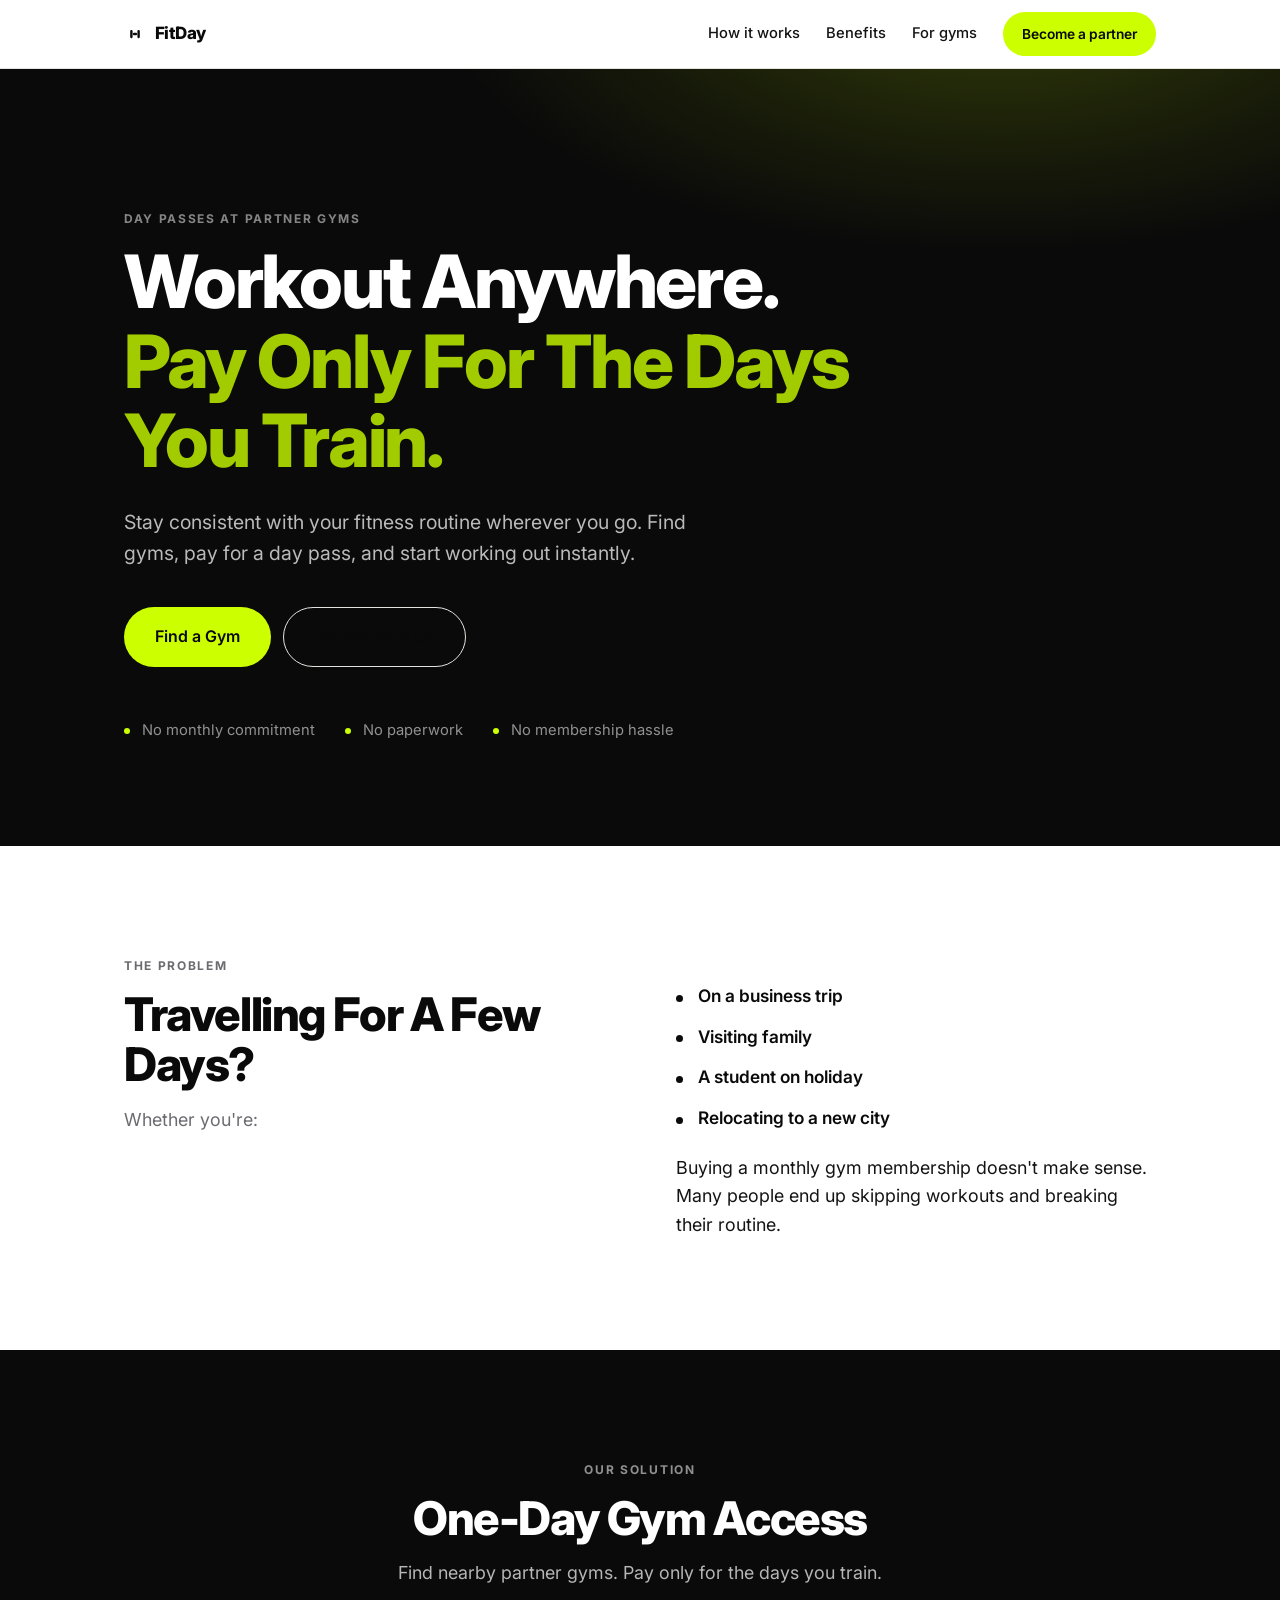
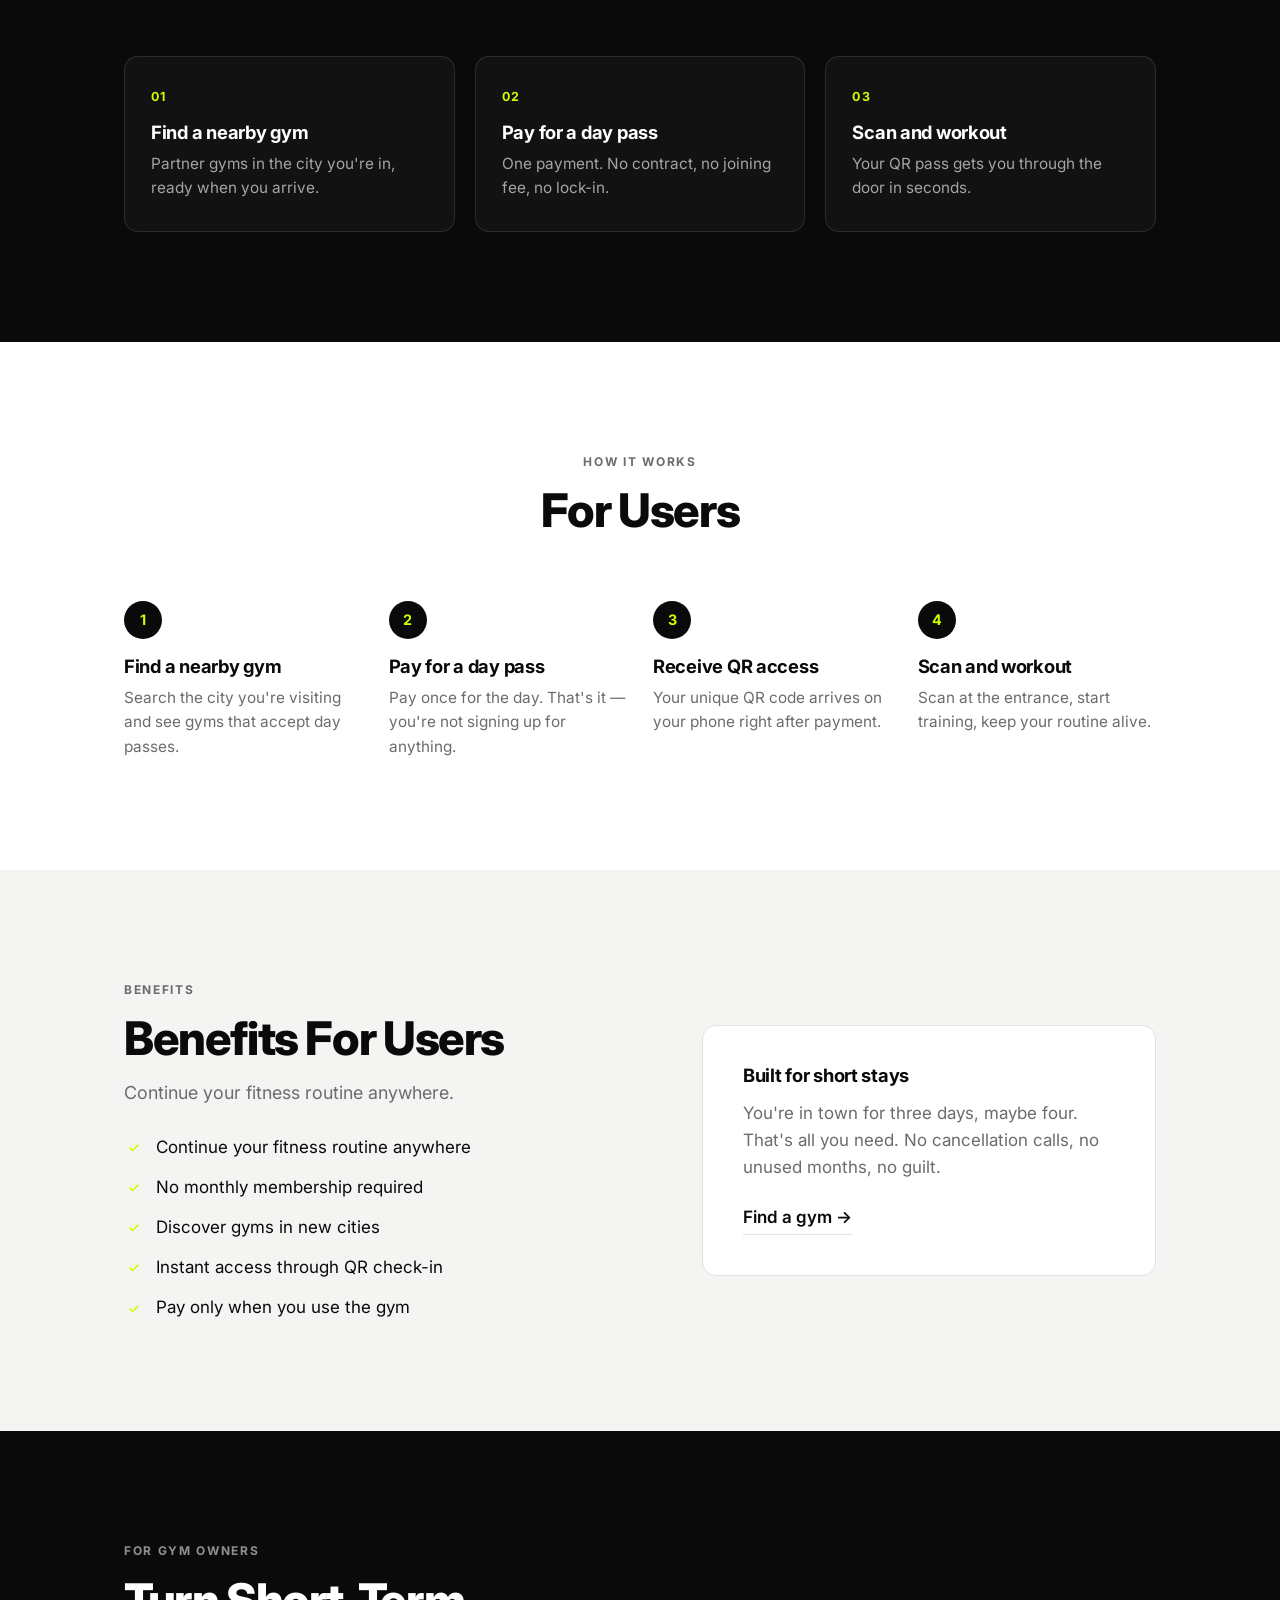
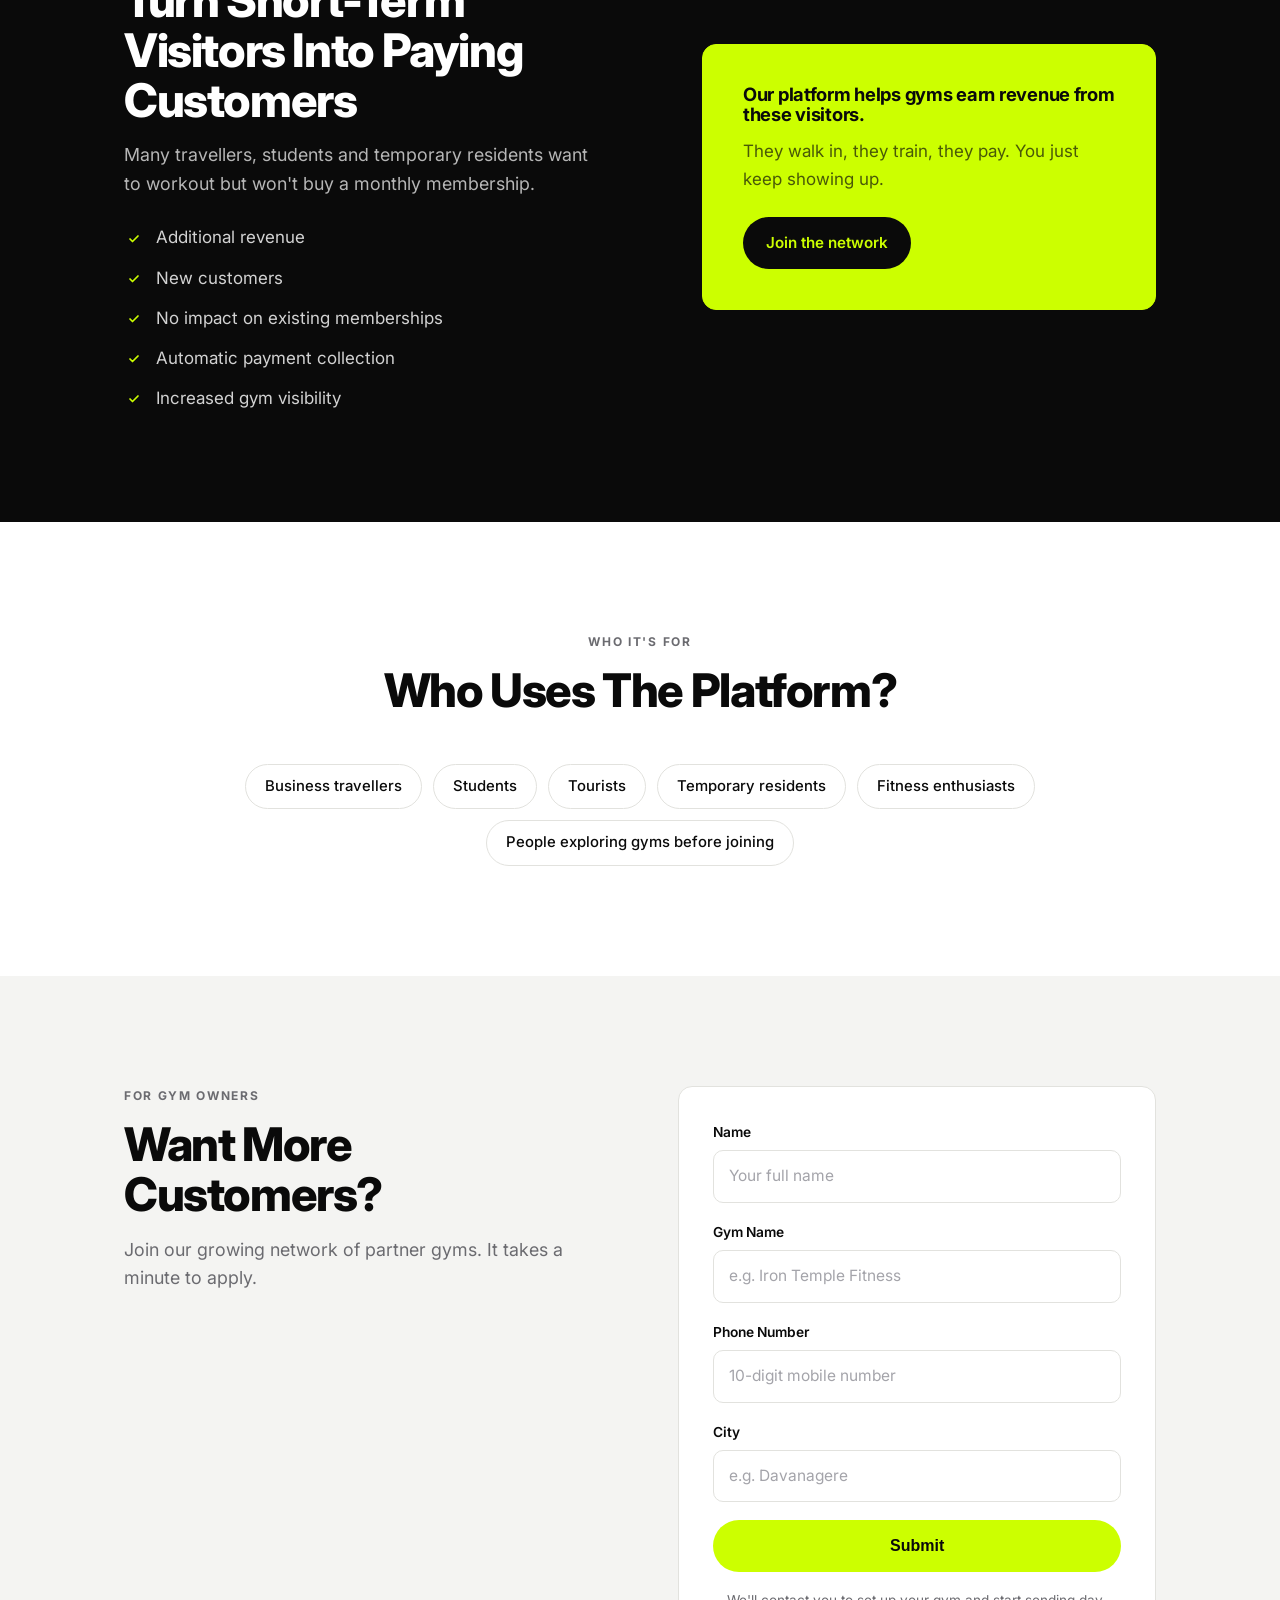
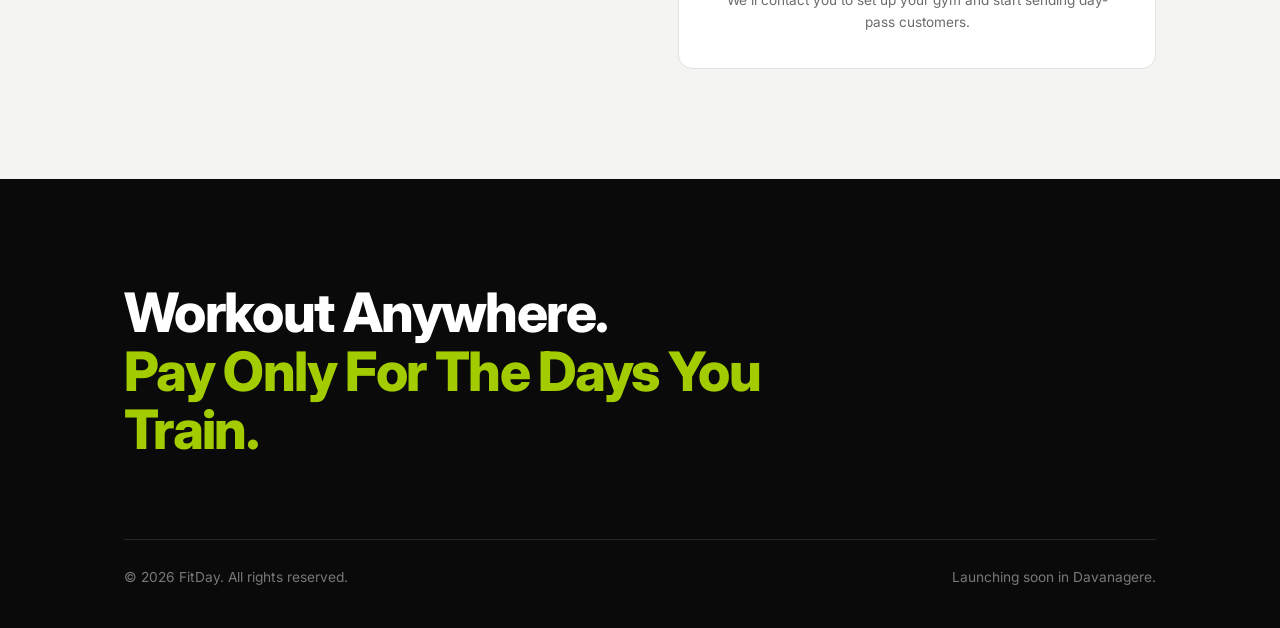
==== index.html @ 9e5699d1 "Add FitDay landing page for gym day passes" ====
<!DOCTYPE html>
<html lang="en">
<head>
<meta charset="UTF-8">
<meta name="viewport" content="width=device-width, initial-scale=1">
<title>FitDay — Workout Anywhere. Pay Only For The Days You Train.</title>
<meta name="description" content="Find gyms near you, pay for a day pass and start working out instantly. No monthly membership, no paperwork.">
<link rel="icon" href="data:image/svg+xml,<svg xmlns='http://www.w3.org/2000/svg' viewBox='0 0 32 32'><rect width='32' height='32' rx='8' fill='%230A0A0A'/><rect x='9' y='10' width='3.5' height='12' rx='1.5' fill='%23CCFF00'/><rect x='19.5' y='10' width='3.5' height='12' rx='1.5' fill='%23CCFF00'/><rect x='13' y='14.2' width='6' height='3.6' rx='1.5' fill='%23CCFF00'/></svg>">
<link rel="preconnect" href="https://fonts.googleapis.com">
<link rel="preconnect" href="https://fonts.gstatic.com" crossorigin>
<link href="https://fonts.googleapis.com/css2?family=Inter:wght@400;500;600;700;800&display=swap" rel="stylesheet">
<link rel="stylesheet" href="styles.css">
</head>
<body>

<a class="skip-link" href="#main">Skip to content</a>

<header class="site-header">
  <div class="container header-inner">
    <a class="logo" href="#top">
      <span class="logo-mark" aria-hidden="true">
        <svg viewBox="0 0 32 32" width="22" height="22"><rect x="9" y="10" width="3.5" height="12" rx="1.5" fill="currentColor"/><rect x="19.5" y="10" width="3.5" height="12" rx="1.5" fill="currentColor"/><rect x="13" y="14.2" width="6" height="3.6" rx="1.5" fill="currentColor"/></svg>
      </span>
      <span class="logo-text">FitDay</span>
    </a>

    <nav class="nav" id="nav" aria-label="Main">
      <a href="#how">How it works</a>
      <a href="#benefits">Benefits</a>
      <a href="#gym-owners">For gyms</a>
      <a class="btn btn-small btn-primary" href="#gym-owners">Become a partner</a>
    </nav>

    <button class="nav-toggle" id="nav-toggle" aria-expanded="false" aria-controls="nav" aria-label="Toggle menu">
      <span></span><span></span><span></span>
    </button>
  </div>
</header>

<main id="main">

  <section class="hero" id="top">
    <div class="container hero-inner">
      <p class="eyebrow">Day passes at partner gyms</p>
      <h1 class="hero-title">
        Workout Anywhere.<br>
        <span class="accent">Pay Only For The Days You Train.</span>
      </h1>
      <p class="hero-sub">
        Stay consistent with your fitness routine wherever you go.
        Find gyms, pay for a day pass, and start working out instantly.
      </p>
      <div class="hero-actions">
        <a class="btn btn-primary btn-lg" href="#gym-owners">Find a Gym</a>
        <a class="btn btn-ghost btn-lg" href="#gym-owners">Partner With Us</a>
      </div>
      <ul class="hero-points">
        <li>No monthly commitment</li>
        <li>No paperwork</li>
        <li>No membership hassle</li>
      </ul>
    </div>
  </section>

  <section class="section" id="problem">
    <div class="container split">
      <div class="split-head reveal">
        <p class="eyebrow">The problem</p>
        <h2>Travelling For A Few Days?</h2>
        <p class="lede">Whether you're:</p>
      </div>
      <div class="reveal">
        <ul class="ticks ticks-plain">
          <li>On a business trip</li>
          <li>Visiting family</li>
          <li>A student on holiday</li>
          <li>Relocating to a new city</li>
        </ul>
        <p class="body-lg">
          Buying a monthly gym membership doesn't make sense.
          Many people end up skipping workouts and breaking their routine.
        </p>
      </div>
    </div>
  </section>

  <section class="section section-dark" id="solution">
    <div class="container">
      <div class="centered reveal">
        <p class="eyebrow">Our solution</p>
        <h2>One-Day Gym Access</h2>
        <p class="lede lede-light">Find nearby partner gyms. Pay only for the days you train.</p>
      </div>
      <div class="pillars">
        <div class="pillar reveal">
          <span class="pillar-num">01</span>
          <h3>Find a nearby gym</h3>
          <p>Partner gyms in the city you're in, ready when you arrive.</p>
        </div>
        <div class="pillar reveal">
          <span class="pillar-num">02</span>
          <h3>Pay for a day pass</h3>
          <p>One payment. No contract, no joining fee, no lock-in.</p>
        </div>
        <div class="pillar reveal">
          <span class="pillar-num">03</span>
          <h3>Scan and workout</h3>
          <p>Your QR pass gets you through the door in seconds.</p>
        </div>
      </div>
    </div>
  </section>

  <section class="section" id="how">
    <div class="container">
      <div class="centered reveal">
        <p class="eyebrow">How it works</p>
        <h2>For Users</h2>
      </div>
      <ol class="steps">
        <li class="step reveal">
          <span class="step-num">1</span>
          <h3>Find a nearby gym</h3>
          <p>Search the city you're visiting and see gyms that accept day passes.</p>
        </li>
        <li class="step reveal">
          <span class="step-num">2</span>
          <h3>Pay for a day pass</h3>
          <p>Pay once for the day. That's it — you're not signing up for anything.</p>
        </li>
        <li class="step reveal">
          <span class="step-num">3</span>
          <h3>Receive QR access</h3>
          <p>Your unique QR code arrives on your phone right after payment.</p>
        </li>
        <li class="step reveal">
          <span class="step-num">4</span>
          <h3>Scan and workout</h3>
          <p>Scan at the entrance, start training, keep your routine alive.</p>
        </li>
      </ol>
    </div>
  </section>

  <section class="section section-soft" id="benefits">
    <div class="container two-col">
      <div class="reveal">
        <p class="eyebrow">Benefits</p>
        <h2>Benefits For Users</h2>
        <p class="lede">Continue your fitness routine anywhere.</p>
        <ul class="ticks">
          <li>Continue your fitness routine anywhere</li>
          <li>No monthly membership required</li>
          <li>Discover gyms in new cities</li>
          <li>Instant access through QR check-in</li>
          <li>Pay only when you use the gym</li>
        </ul>
      </div>

      <div class="card-feature reveal">
        <h3>Built for short stays</h3>
        <p>
          You're in town for three days, maybe four. That's all you need.
          No cancellation calls, no unused months, no guilt.
        </p>
        <a class="link-arrow" href="#gym-owners">Find a gym &rarr;</a>
      </div>
    </div>
  </section>

  <section class="section section-dark" id="gym-benefits">
    <div class="container two-col">
      <div class="reveal">
        <p class="eyebrow">For gym owners</p>
        <h2>Turn Short-Term Visitors Into Paying Customers</h2>
        <p class="lede lede-light">
          Many travellers, students and temporary residents want to workout
          but won't buy a monthly membership.
        </p>
        <ul class="ticks ticks-light">
          <li>Additional revenue</li>
          <li>New customers</li>
          <li>No impact on existing memberships</li>
          <li>Automatic payment collection</li>
          <li>Increased gym visibility</li>
        </ul>
      </div>

      <div class="card-feature card-feature-accent reveal">
        <h3>Our platform helps gyms earn revenue from these visitors.</h3>
        <p>They walk in, they train, they pay. You just keep showing up.</p>
        <a class="btn btn-primary" href="#gym-owners">Join the network</a>
      </div>
    </div>
  </section>

  <section class="section" id="who">
    <div class="container centered">
      <div class="reveal">
        <p class="eyebrow">Who it's for</p>
        <h2>Who Uses The Platform?</h2>
      </div>
      <div class="tags reveal">
        <span class="tag">Business travellers</span>
        <span class="tag">Students</span>
        <span class="tag">Tourists</span>
        <span class="tag">Temporary residents</span>
        <span class="tag">Fitness enthusiasts</span>
        <span class="tag">People exploring gyms before joining</span>
      </div>
    </div>
  </section>

  <section class="section section-soft" id="gym-owners">
    <div class="container form-wrap">
      <div class="reveal">
        <p class="eyebrow">For gym owners</p>
        <h2>Want More Customers?</h2>
        <p class="lede">
          Join our growing network of partner gyms. It takes a minute to apply.
        </p>
      </div>

      <form class="form reveal" id="partner-form" novalidate>
        <div class="field">
          <label for="name">Name</label>
          <input type="text" id="name" name="name" placeholder="Your full name" autocomplete="name" required>
          <span class="error" data-error-for="name"></span>
        </div>

        <div class="field">
          <label for="gym">Gym Name</label>
          <input type="text" id="gym" name="gym" placeholder="e.g. Iron Temple Fitness" required>
          <span class="error" data-error-for="gym"></span>
        </div>

        <div class="field">
          <label for="phone">Phone Number</label>
          <input type="tel" id="phone" name="phone" placeholder="10-digit mobile number" autocomplete="tel" required>
          <span class="error" data-error-for="phone"></span>
        </div>

        <div class="field">
          <label for="city">City</label>
          <input type="text" id="city" name="city" placeholder="e.g. Davanagere" required>
          <span class="error" data-error-for="city"></span>
        </div>

        <button class="btn btn-primary btn-lg btn-block" type="submit">Submit</button>

        <p class="form-note">
          We'll contact you to set up your gym and start sending day-pass customers.
        </p>

        <p class="form-success" id="form-success" role="status" hidden>
          Thanks — you're on the list. We'll reach out shortly.
        </p>
      </form>
    </div>
  </section>

</main>

<footer class="site-footer">
  <div class="container">
    <h2 class="footer-tagline">
      Workout Anywhere.<br>
      <span class="accent">Pay Only For The Days You Train.</span>
    </h2>
    <div class="footer-bottom">
      <p>&copy; <span id="year">2026</span> FitDay. All rights reserved.</p>
      <p>Launching soon in Davanagere.</p>
    </div>
  </div>
</footer>

<script src="script.js"></script>
</body>
</html>
---- styles.css ----
:root {
  --ink: #0a0a0a;
  --ink-soft: #141414;
  --paper: #ffffff;
  --soft: #f4f4f2;
  --muted: #6b6b70;
  --line: #e2e2de;
  --accent: #ccff00;
  --accent-deep: #a3cc00;
  --radius: 14px;
  --container: 1080px;
  --header-h: 68px;
}

* { box-sizing: border-box; }

html {
  scroll-behavior: smooth;
  scroll-padding-top: var(--header-h);
}

body {
  margin: 0;
  background: var(--paper);
  color: var(--ink);
  font-family: "Inter", -apple-system, BlinkMacSystemFont, "Segoe UI", Roboto, Helvetica, Arial, sans-serif;
  font-size: 17px;
  line-height: 1.6;
  -webkit-font-smoothing: antialiased;
}

h1, h2, h3 {
  margin: 0;
  letter-spacing: -0.03em;
  line-height: 1.08;
  font-weight: 800;
}

h2 { font-size: clamp(1.9rem, 4.2vw, 2.9rem); }
h3 { font-size: 1.15rem; font-weight: 700; letter-spacing: -0.015em; }

p { margin: 0; }

a { color: inherit; }

.container {
  width: 100%;
  max-width: var(--container);
  margin: 0 auto;
  padding: 0 24px;
}

.accent { color: var(--accent-deep); }

.eyebrow {
  margin: 0 0 14px;
  font-size: 0.75rem;
  font-weight: 700;
  letter-spacing: 0.14em;
  text-transform: uppercase;
  color: var(--muted);
}

.section-dark .eyebrow { color: rgba(255, 255, 255, 0.55); }
.section-dark .accent { color: var(--accent); }

.lede {
  margin-top: 16px;
  font-size: 1.12rem;
  color: var(--muted);
  max-width: 44ch;
}

.lede-light { color: rgba(255, 255, 255, 0.7); }

.body-lg {
  margin-top: 22px;
  font-size: 1.12rem;
  color: var(--ink-soft);
  max-width: 46ch;
}

.skip-link {
  position: absolute;
  left: -9999px;
  top: 0;
  padding: 12px 18px;
  background: var(--ink);
  color: var(--paper);
  z-index: 100;
}

.skip-link:focus { left: 12px; top: 12px; }

/* Buttons */

.btn {
  display: inline-flex;
  align-items: center;
  justify-content: center;
  gap: 8px;
  padding: 13px 22px;
  border: 1px solid transparent;
  border-radius: 999px;
  font-size: 0.95rem;
  font-weight: 600;
  text-decoration: none;
  cursor: pointer;
  transition: transform 0.15s ease, background-color 0.15s ease, border-color 0.15s ease, color 0.15s ease;
  white-space: nowrap;
}

.btn:focus-visible {
  outline: 2px solid var(--ink);
  outline-offset: 3px;
}

.btn-primary {
  background: var(--accent);
  color: var(--ink);
}

.btn-primary:hover { background: var(--accent-deep); }

.btn-ghost {
  background: transparent;
  color: var(--ink);
  border-color: var(--line);
}

.btn-ghost:hover { border-color: var(--ink); }

.section-dark .btn-ghost {
  color: var(--paper);
  border-color: rgba(255, 255, 255, 0.28);
}

.section-dark .btn-ghost:hover { border-color: var(--paper); }

.btn-lg { padding: 16px 30px; font-size: 1rem; }
.btn-small { padding: 10px 18px; font-size: 0.86rem; }
.btn-block { width: 100%; }

.btn:active { transform: translateY(1px); }

.link-arrow {
  display: inline-block;
  margin-top: 22px;
  font-weight: 600;
  text-decoration: none;
  border-bottom: 1px solid var(--line);
  padding-bottom: 3px;
}

.link-arrow:hover { border-color: var(--ink); }

/* Header */

.site-header {
  position: sticky;
  top: 0;
  z-index: 50;
  background: rgba(255, 255, 255, 0.86);
  backdrop-filter: saturate(160%) blur(12px);
  border-bottom: 1px solid var(--line);
}

.header-inner {
  height: var(--header-h);
  display: flex;
  align-items: center;
  justify-content: space-between;
  gap: 24px;
}

.logo {
  display: inline-flex;
  align-items: center;
  gap: 9px;
  font-weight: 800;
  font-size: 1.06rem;
  letter-spacing: -0.03em;
  text-decoration: none;
}

.logo-mark { display: grid; place-items: center; color: var(--ink); }

.nav {
  display: flex;
  align-items: center;
  gap: 26px;
}

.nav > a:not(.btn) {
  font-size: 0.92rem;
  font-weight: 500;
  text-decoration: none;
  color: var(--ink-soft);
}

.nav > a:not(.btn):hover { color: var(--muted); }

.nav-toggle {
  display: none;
  width: 42px;
  height: 42px;
  padding: 0;
  border: 1px solid var(--line);
  border-radius: 10px;
  background: transparent;
  cursor: pointer;
}

.nav-toggle span {
  display: block;
  width: 18px;
  height: 1.5px;
  margin: 3.5px auto;
  background: var(--ink);
  transition: transform 0.2s ease, opacity 0.2s ease;
}

.nav-open .nav-toggle span:nth-child(1) { transform: translateY(5px) rotate(45deg); }
.nav-open .nav-toggle span:nth-child(2) { opacity: 0; }
.nav-open .nav-toggle span:nth-child(3) { transform: translateY(-5px) rotate(-45deg); }

/* Hero */

.hero {
  background:
    radial-gradient(900px 420px at 78% -10%, rgba(204, 255, 0, 0.20), transparent 62%),
    var(--ink);
  color: var(--paper);
  padding: clamp(80px, 13vw, 140px) 0 clamp(64px, 9vw, 104px);
}

.hero .eyebrow { color: rgba(255, 255, 255, 0.5); }

.hero-title {
  font-size: clamp(2.4rem, 7.2vw, 4.6rem);
  max-width: 15ch;
}

.hero-sub {
  margin-top: 26px;
  font-size: clamp(1.05rem, 2vw, 1.22rem);
  color: rgba(255, 255, 255, 0.72);
  max-width: 50ch;
}

.hero-actions {
  margin-top: 38px;
  display: flex;
  flex-wrap: wrap;
  gap: 12px;
}

.hero-points {
  margin: 52px 0 0;
  padding: 0;
  list-style: none;
  display: flex;
  flex-wrap: wrap;
  gap: 12px 30px;
  color: rgba(255, 255, 255, 0.55);
  font-size: 0.92rem;
}

.hero-points li { position: relative; padding-left: 18px; }

.hero-points li::before {
  content: "";
  position: absolute;
  left: 0;
  top: 0.62em;
  width: 6px;
  height: 6px;
  border-radius: 50%;
  background: var(--accent);
}

/* Sections */

.section { padding: clamp(64px, 9vw, 110px) 0; }

.section-soft { background: var(--soft); }

.section-dark {
  background: var(--ink);
  color: var(--paper);
}

.centered { text-align: center; }
.centered .lede { margin-left: auto; margin-right: auto; }

.split {
  display: grid;
  grid-template-columns: 1fr 1fr;
  gap: clamp(32px, 6vw, 72px);
  align-items: start;
}

.two-col {
  display: grid;
  grid-template-columns: 1.05fr 0.95fr;
  gap: clamp(36px, 6vw, 76px);
  align-items: center;
}

/* Lists */

.ticks {
  margin: 26px 0 0;
  padding: 0;
  list-style: none;
  display: grid;
  gap: 13px;
}

.ticks li {
  position: relative;
  padding-left: 32px;
}

.ticks li::before {
  content: "";
  position: absolute;
  left: 0;
  top: 0.28em;
  width: 19px;
  height: 19px;
  border-radius: 50%;
  background: var(--accent);
  -webkit-mask: url("data:image/svg+xml,<svg xmlns='http://www.w3.org/2000/svg' viewBox='0 0 24 24'><path fill='none' stroke='black' stroke-width='3.4' stroke-linecap='round' stroke-linejoin='round' d='M20 6 9 17l-5-5'/></svg>") center / 12px no-repeat;
  mask: url("data:image/svg+xml,<svg xmlns='http://www.w3.org/2000/svg' viewBox='0 0 24 24'><path fill='none' stroke='black' stroke-width='3.4' stroke-linecap='round' stroke-linejoin='round' d='M20 6 9 17l-5-5'/></svg>") center / 12px no-repeat;
}

.ticks-plain li {
  font-size: 1.08rem;
  font-weight: 600;
  padding-left: 22px;
}

.ticks-plain li::before {
  content: "";
  left: 0;
  top: 0.72em;
  width: 7px;
  height: 7px;
  border-radius: 50%;
  background: var(--ink);
  -webkit-mask: none;
  mask: none;
}

.ticks-light li { color: rgba(255, 255, 255, 0.82); }

/* Pillars */

.pillars {
  margin-top: clamp(44px, 6vw, 68px);
  display: grid;
  grid-template-columns: repeat(3, 1fr);
  gap: 20px;
  text-align: left;
}

.pillar {
  padding: 30px 26px;
  border: 1px solid rgba(255, 255, 255, 0.11);
  border-radius: var(--radius);
  background: rgba(255, 255, 255, 0.035);
}

.pillar-num {
  display: block;
  margin-bottom: 16px;
  font-size: 0.78rem;
  font-weight: 700;
  letter-spacing: 0.1em;
  color: var(--accent);
}

.pillar p {
  margin-top: 9px;
  font-size: 0.96rem;
  color: rgba(255, 255, 255, 0.62);
}

/* Steps */

.steps {
  margin: clamp(44px, 6vw, 66px) 0 0;
  padding: 0;
  list-style: none;
  counter-reset: step;
  display: grid;
  grid-template-columns: repeat(4, 1fr);
  gap: 26px;
  text-align: left;
}

.step-num {
  display: grid;
  place-items: center;
  width: 38px;
  height: 38px;
  margin-bottom: 18px;
  border-radius: 50%;
  background: var(--ink);
  color: var(--accent);
  font-size: 0.9rem;
  font-weight: 700;
}

.step p {
  margin-top: 9px;
  font-size: 0.96rem;
  color: var(--muted);
}

/* Feature cards */

.card-feature {
  padding: clamp(28px, 4vw, 40px);
  border-radius: var(--radius);
  background: var(--paper);
  border: 1px solid var(--line);
}

.card-feature p {
  margin-top: 14px;
  color: var(--muted);
}

.card-feature-accent {
  background: var(--accent);
  border-color: var(--accent);
  color: var(--ink);
}

.card-feature-accent p { color: rgba(10, 10, 10, 0.68); }

.card-feature-accent .btn-primary {
  margin-top: 24px;
  background: var(--ink);
  color: var(--accent);
}

.card-feature-accent .btn-primary:hover { background: #1f1f1f; }

/* Tags */

.tags {
  margin-top: clamp(32px, 5vw, 48px);
  display: flex;
  flex-wrap: wrap;
  justify-content: center;
  gap: 11px;
}

.tag {
  padding: 10px 19px;
  border: 1px solid var(--line);
  border-radius: 999px;
  background: var(--paper);
  font-size: 0.93rem;
  font-weight: 500;
}

/* Form */

.form-wrap {
  display: grid;
  grid-template-columns: 1fr 1fr;
  gap: clamp(36px, 6vw, 80px);
  align-items: start;
}

.form {
  display: grid;
  gap: 18px;
  padding: clamp(24px, 3.5vw, 34px);
  border: 1px solid var(--line);
  border-radius: var(--radius);
  background: var(--paper);
}

.field { display: grid; gap: 7px; }

.field label {
  font-size: 0.86rem;
  font-weight: 600;
}

.field input {
  width: 100%;
  padding: 13px 15px;
  border: 1px solid var(--line);
  border-radius: 10px;
  background: var(--paper);
  color: var(--ink);
  font: inherit;
  font-size: 0.97rem;
  transition: border-color 0.15s ease, box-shadow 0.15s ease;
}

.field input::placeholder { color: #a4a4aa; }

.field input:focus {
  outline: none;
  border-color: var(--ink);
  box-shadow: 0 0 0 3px rgba(204, 255, 0, 0.55);
}

.field.invalid input {
  border-color: #d92d20;
  box-shadow: 0 0 0 3px rgba(217, 45, 32, 0.12);
}

.error {
  font-size: 0.8rem;
  color: #d92d20;
  min-height: 0;
}

.error:empty { display: none; }

.form-note {
  font-size: 0.85rem;
  color: var(--muted);
  text-align: center;
}

.form-success {
  padding: 13px 16px;
  border-radius: 10px;
  background: rgba(204, 255, 0, 0.35);
  border: 1px solid var(--accent-deep);
  font-size: 0.92rem;
  font-weight: 600;
}

/* Footer */

.site-footer {
  padding: clamp(64px, 9vw, 104px) 0 40px;
  background: var(--ink);
  color: var(--paper);
}

.footer-tagline {
  font-size: clamp(1.9rem, 5.6vw, 3.4rem);
  max-width: 18ch;
}

.footer-bottom {
  margin-top: clamp(46px, 7vw, 80px);
  padding-top: 26px;
  border-top: 1px solid rgba(255, 255, 255, 0.12);
  display: flex;
  flex-wrap: wrap;
  justify-content: space-between;
  gap: 10px;
  font-size: 0.86rem;
  color: rgba(255, 255, 255, 0.45);
}

/* Reveal */

.reveal {
  opacity: 0;
  transform: translateY(18px);
  transition: opacity 0.6s ease, transform 0.6s ease;
}

.reveal.is-visible {
  opacity: 1;
  transform: none;
}

@media (prefers-reduced-motion: reduce) {
  html { scroll-behavior: auto; }
  .reveal { opacity: 1; transform: none; transition: none; }
  * { animation-duration: 0.01ms !important; }
}

/* Responsive */

@media (max-width: 900px) {
  .split,
  .two-col,
  .form-wrap { grid-template-columns: 1fr; }

  .pillars,
  .steps { grid-template-columns: repeat(2, 1fr); }

  .card-feature { order: 2; }
}

@media (max-width: 720px) {
  body { font-size: 16px; }

  .nav {
    position: absolute;
    top: var(--header-h);
    left: 0;
    right: 0;
    flex-direction: column;
    align-items: stretch;
    gap: 0;
    padding: 8px 24px 20px;
    background: var(--paper);
    border-bottom: 1px solid var(--line);
    display: none;
  }

  .nav > a:not(.btn) { padding: 13px 0; }

  .nav .btn { margin-top: 8px; }

  .nav-open .nav { display: flex; }

  .nav-toggle { display: block; }

  .pillars,
  .steps { grid-template-columns: 1fr; gap: 18px; }

  .footer-bottom { flex-direction: column; }
}
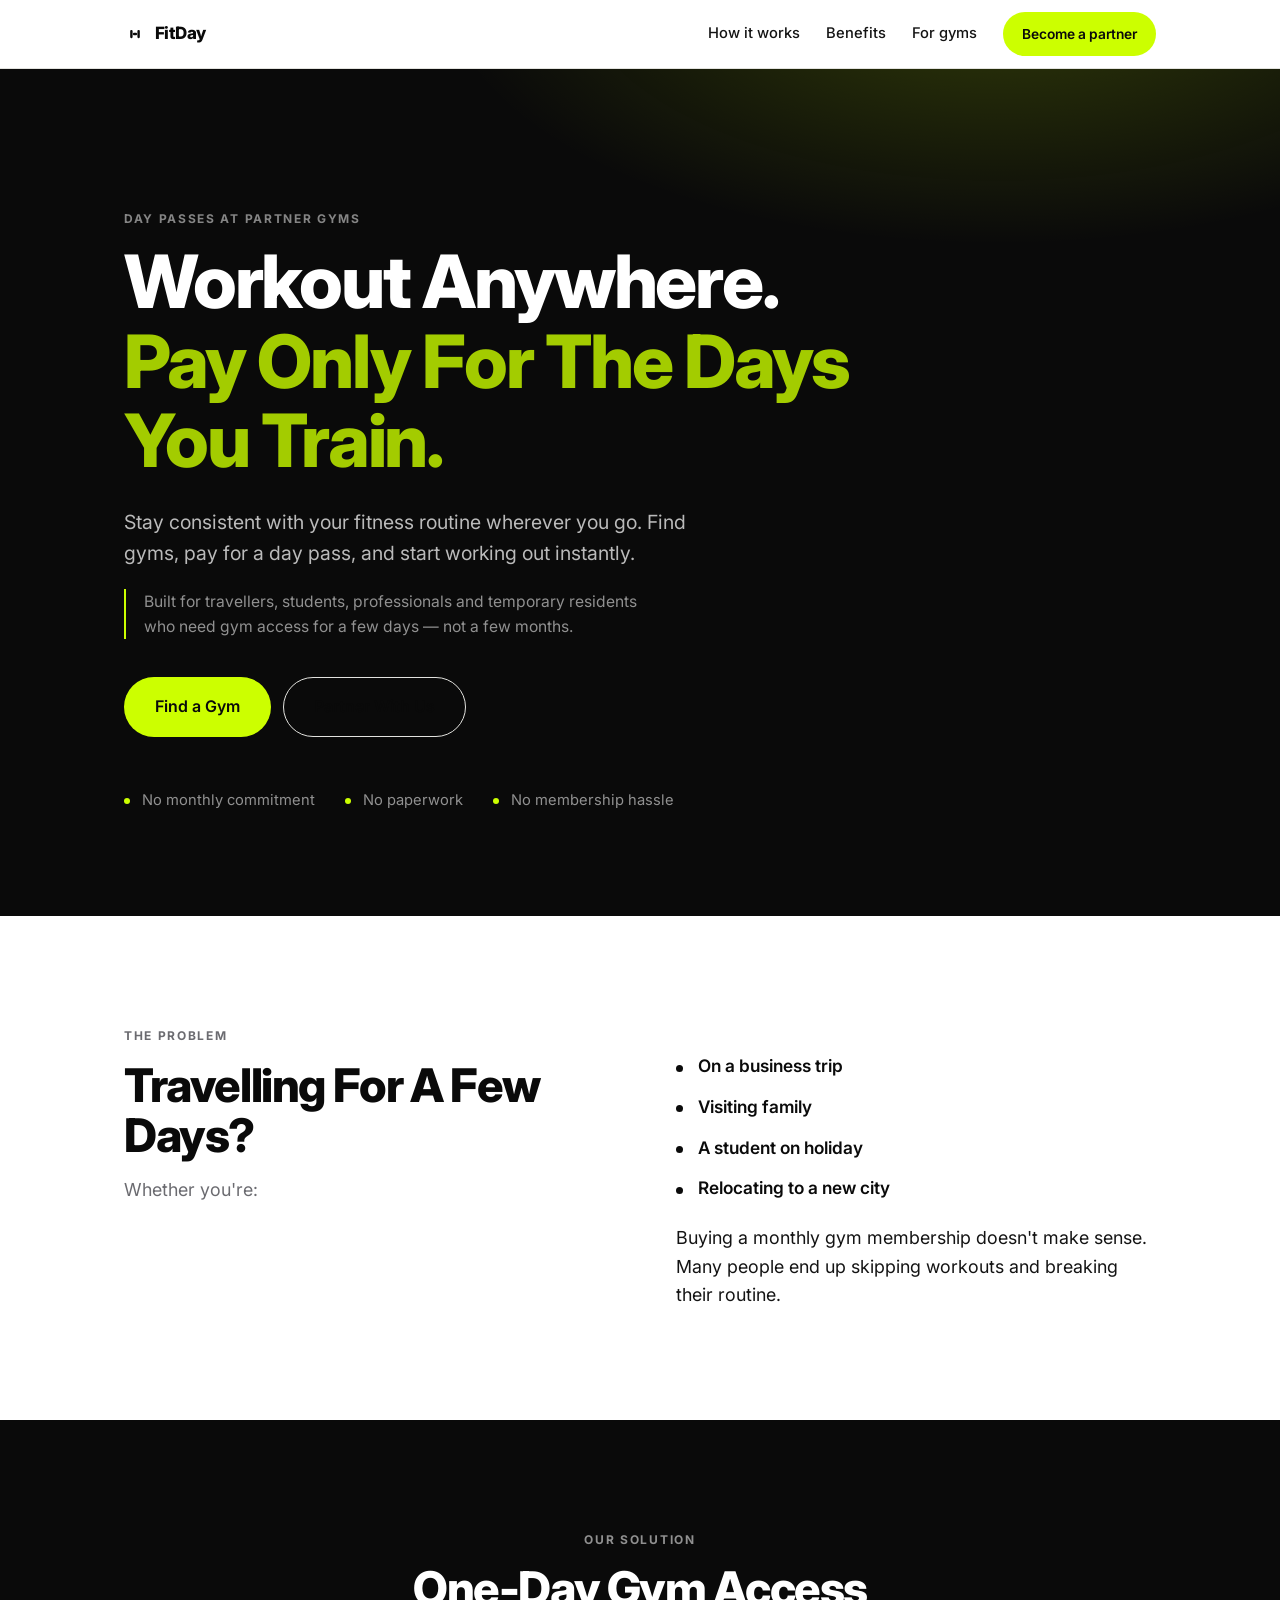
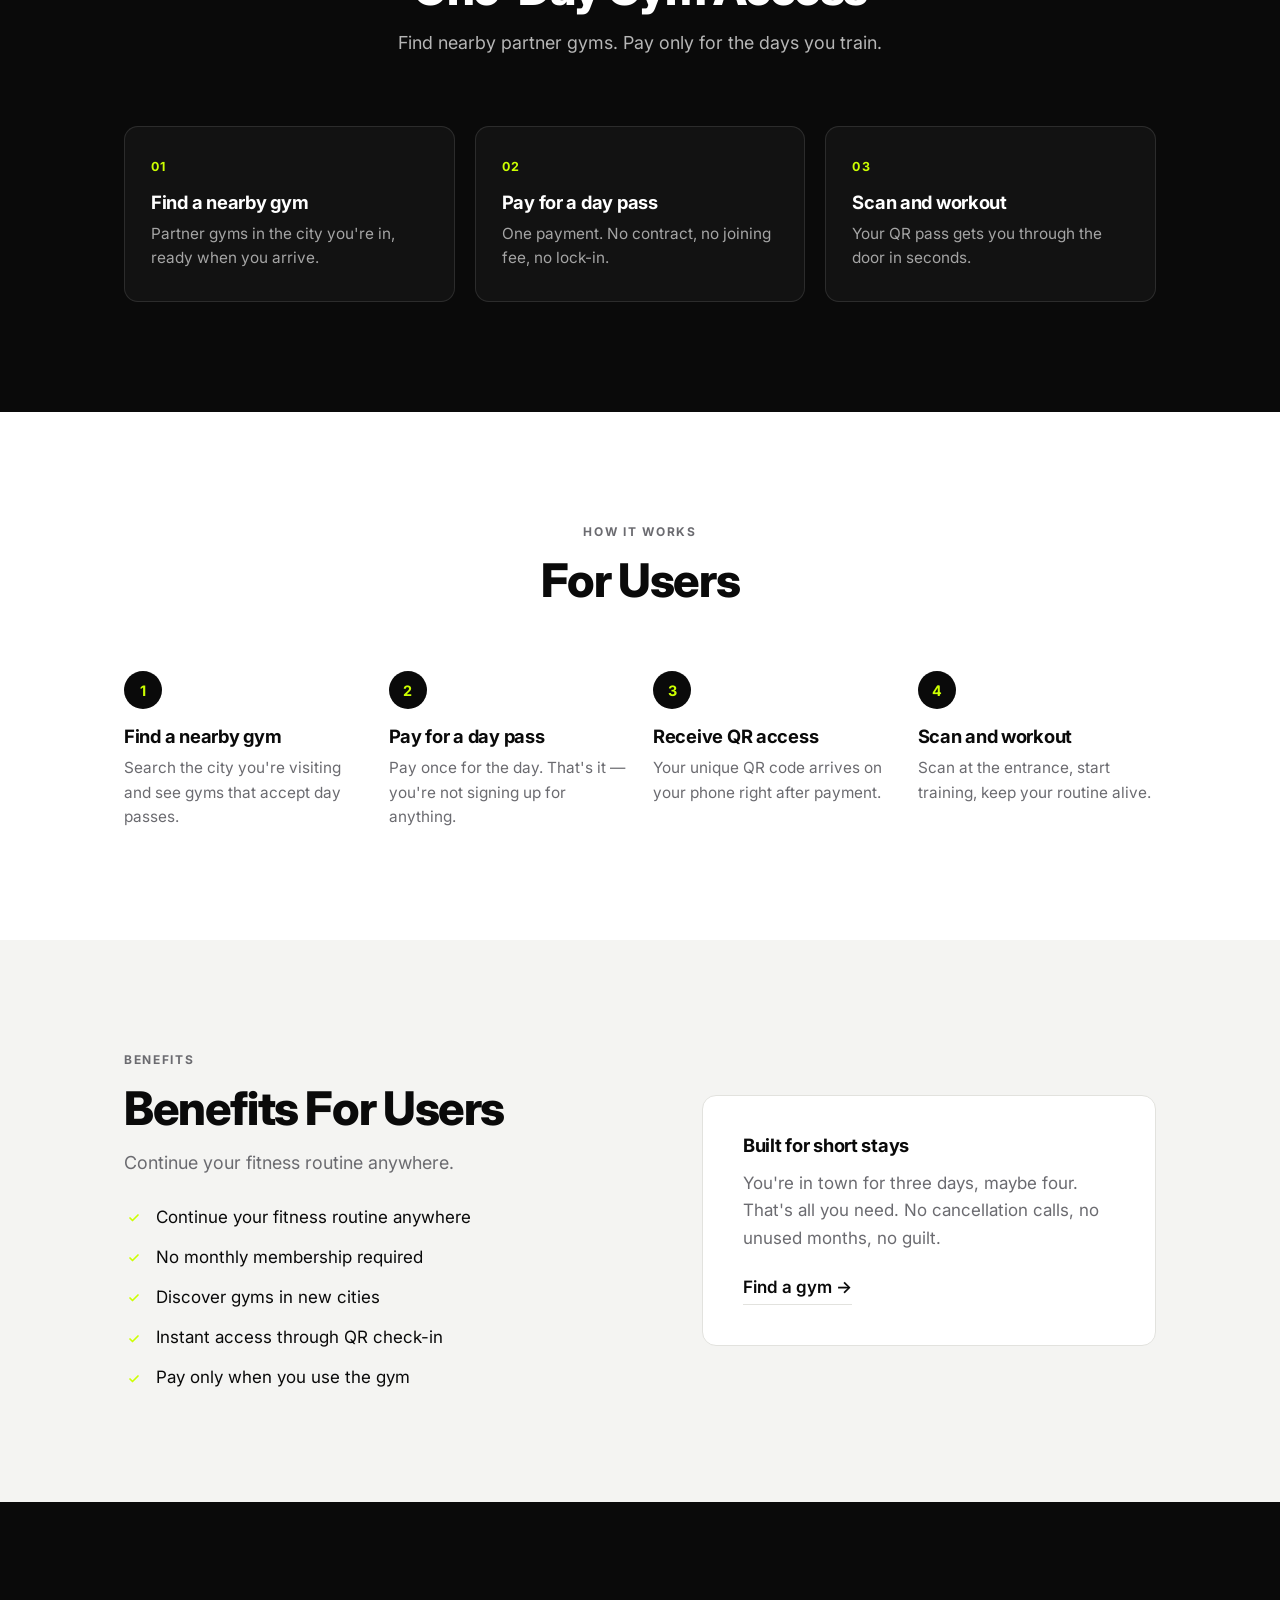
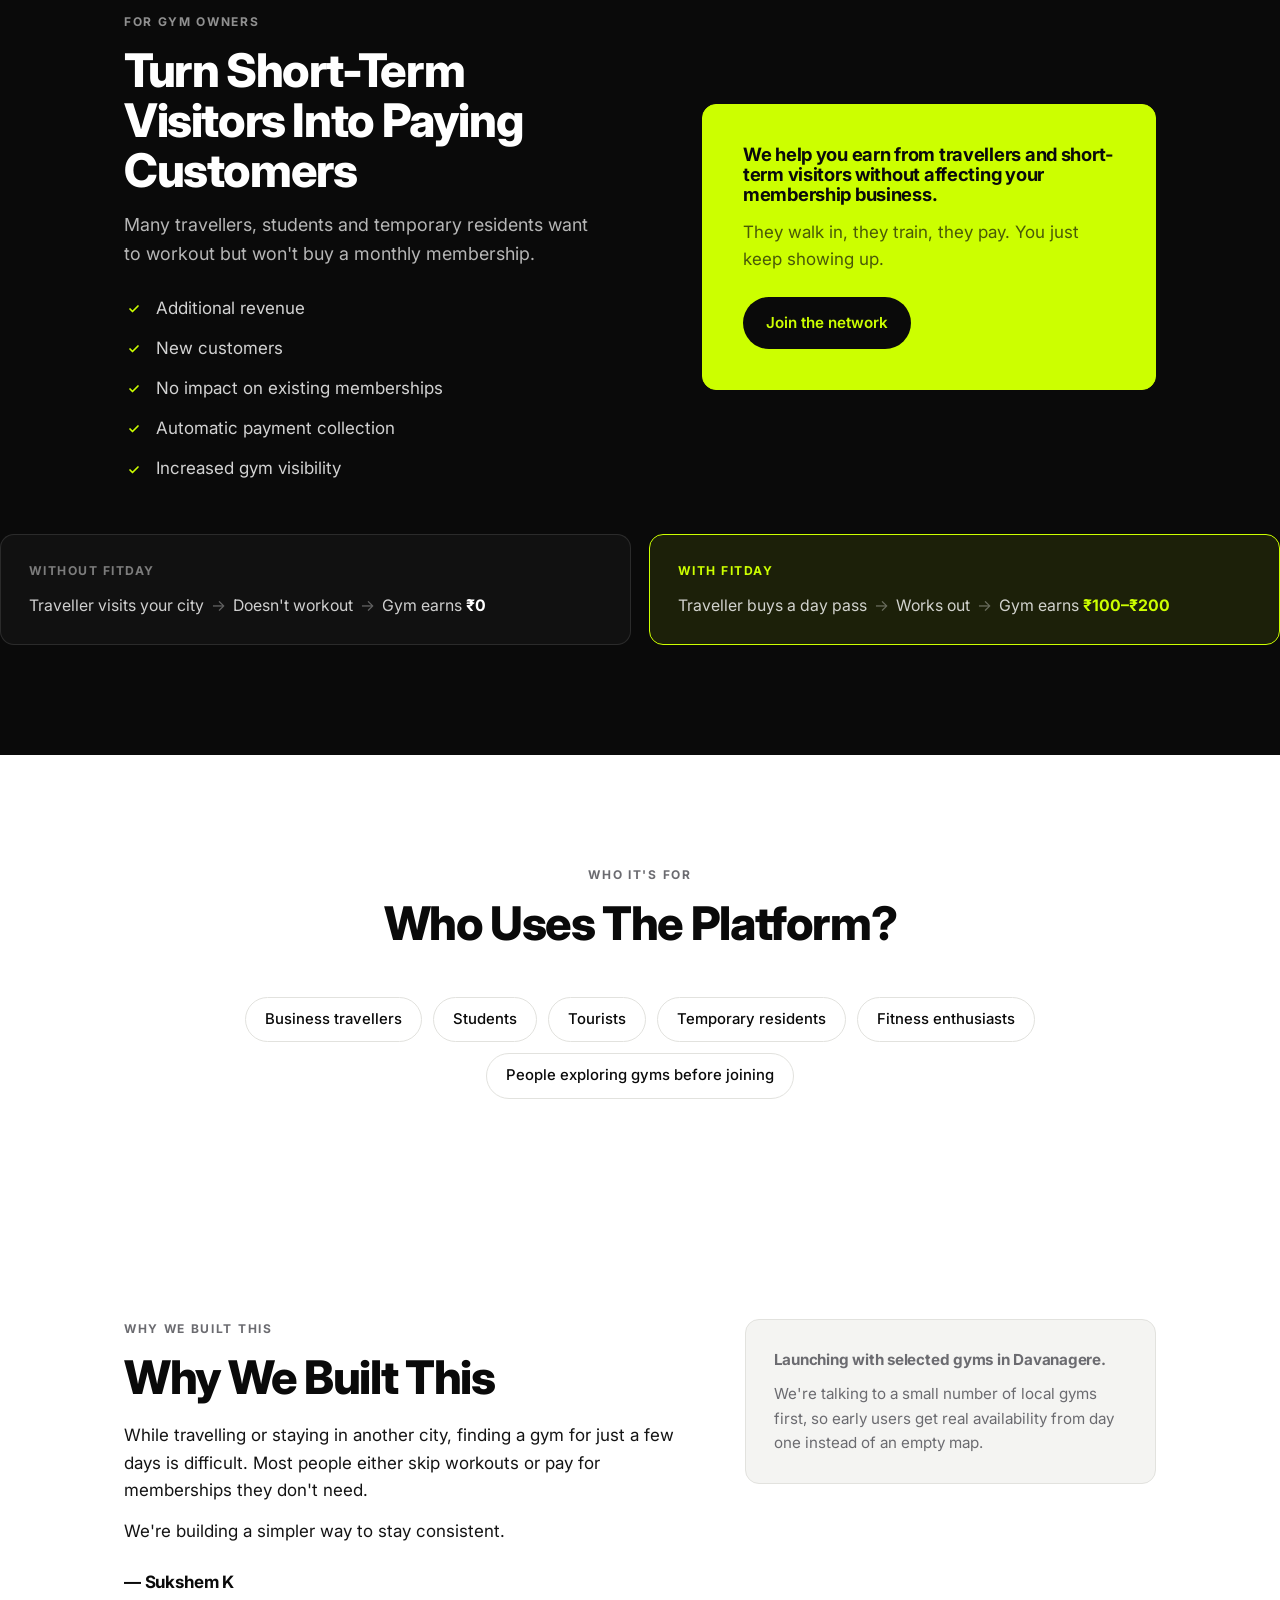
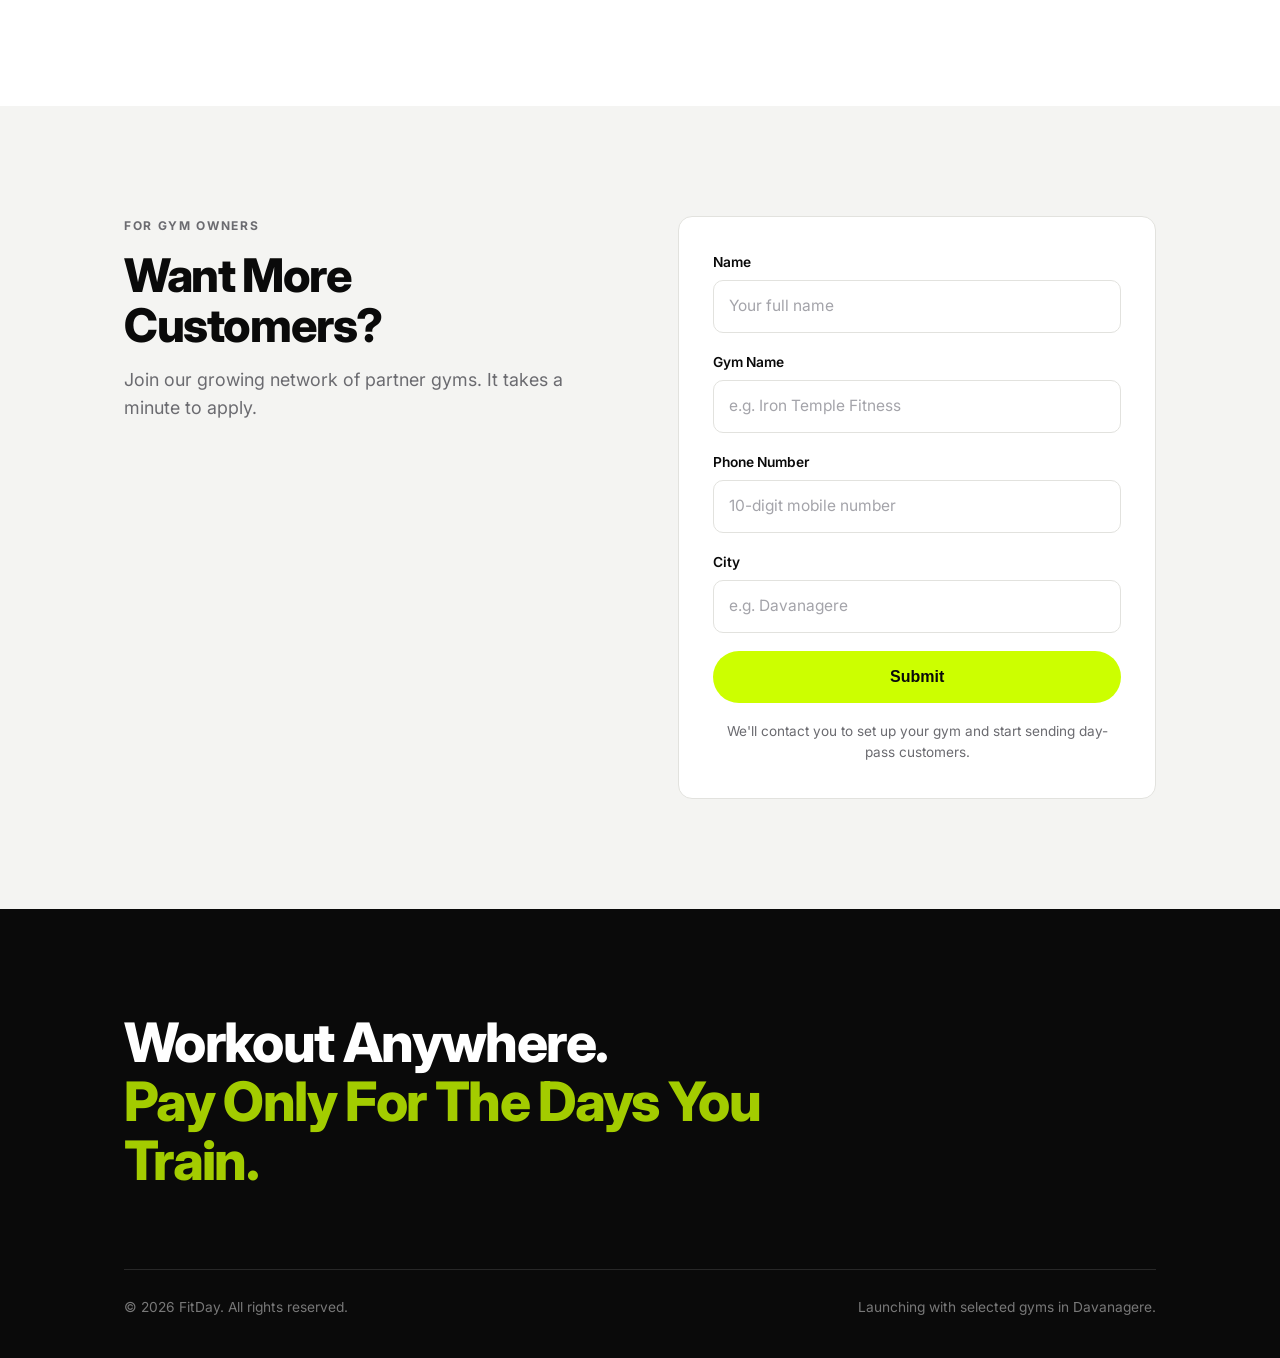
==== commit 84869546: "Add founder section, audience line, and gym revenue comparison" ====
--- a/index.html
+++ b/index.html
@@ -49,6 +49,10 @@
       <p class="hero-sub">
         Stay consistent with your fitness routine wherever you go.
         Find gyms, pay for a day pass, and start working out instantly.
+      </p>
+      <p class="hero-audience">
+        Built for travellers, students, professionals and temporary residents
+        who need gym access for a few days &mdash; not a few months.
       </p>
       <div class="hero-actions">
         <a class="btn btn-primary btn-lg" href="#gym-owners">Find a Gym</a>
@@ -187,9 +191,20 @@
       </div>
 
       <div class="card-feature card-feature-accent reveal">
-        <h3>Our platform helps gyms earn revenue from these visitors.</h3>
+        <h3>We help you earn from travellers and short-term visitors without affecting your membership business.</h3>
         <p>They walk in, they train, they pay. You just keep showing up.</p>
         <a class="btn btn-primary" href="#gym-owners">Join the network</a>
+      </div>
+    </div>
+
+    <div class="compare reveal">
+      <div class="compare-col">
+        <span class="compare-tag">Without FitDay</span>
+        <p class="compare-flow">Traveller visits your city <span class="arrow">&rarr;</span> Doesn't workout <span class="arrow">&rarr;</span> Gym earns <strong>&#8377;0</strong></p>
+      </div>
+      <div class="compare-col compare-col-accent">
+        <span class="compare-tag">With FitDay</span>
+        <p class="compare-flow">Traveller buys a day pass <span class="arrow">&rarr;</span> Works out <span class="arrow">&rarr;</span> Gym earns <strong>&#8377;100&ndash;&#8377;200</strong></p>
       </div>
     </div>
   </section>
@@ -208,6 +223,33 @@
         <span class="tag">Fitness enthusiasts</span>
         <span class="tag">People exploring gyms before joining</span>
       </div>
+    </div>
+  </section>
+
+  <section class="section" id="founder">
+    <div class="container founder-wrap">
+      <div class="reveal">
+        <p class="eyebrow">Why we built this</p>
+        <h2>Why We Built This</h2>
+        <div class="founder-copy">
+          <p>
+            While travelling or staying in another city, finding a gym for just
+            a few days is difficult. Most people either skip workouts or pay for
+            memberships they don't need.
+          </p>
+          <p>
+            We're building a simpler way to stay consistent.
+          </p>
+        </div>
+        <p class="founder-sign">&mdash; Sukshem K</p>
+      </div>
+      <aside class="founder-note reveal">
+        <p class="founder-note-lead">Launching with selected gyms in Davanagere.</p>
+        <p>
+          We're talking to a small number of local gyms first, so early users get
+          real availability from day one instead of an empty map.
+        </p>
+      </aside>
     </div>
   </section>
 
@@ -269,7 +311,7 @@
     </h2>
     <div class="footer-bottom">
       <p>&copy; <span id="year">2026</span> FitDay. All rights reserved.</p>
-      <p>Launching soon in Davanagere.</p>
+      <p>Launching with selected gyms in Davanagere.</p>
     </div>
   </div>
 </footer>
--- a/styles.css
+++ b/styles.css
@@ -226,6 +226,15 @@
 
 /* Hero */
 
+.hero-audience {
+  margin-top: 20px;
+  padding-left: 18px;
+  border-left: 2px solid var(--accent);
+  font-size: 0.98rem;
+  color: rgba(255, 255, 255, 0.55);
+  max-width: 52ch;
+}
+
 .hero {
   background:
     radial-gradient(900px 420px at 78% -10%, rgba(204, 255, 0, 0.20), transparent 62%),
@@ -449,6 +458,96 @@
 
 .card-feature-accent .btn-primary:hover { background: #1f1f1f; }
 
+/* Economics comparison */
+
+.compare {
+  margin-top: clamp(32px, 5vw, 52px);
+  display: grid;
+  grid-template-columns: 1fr 1fr;
+  gap: 18px;
+}
+
+.compare-col {
+  padding: 26px 28px;
+  border: 1px solid rgba(255, 255, 255, 0.11);
+  border-radius: var(--radius);
+  background: rgba(255, 255, 255, 0.03);
+}
+
+.compare-col-accent {
+  border-color: var(--accent);
+  background: rgba(204, 255, 0, 0.09);
+}
+
+.compare-tag {
+  display: block;
+  margin-bottom: 12px;
+  font-size: 0.76rem;
+  font-weight: 700;
+  letter-spacing: 0.12em;
+  text-transform: uppercase;
+  color: rgba(255, 255, 255, 0.45);
+}
+
+.compare-col-accent .compare-tag { color: var(--accent); }
+
+.compare-flow {
+  font-size: 0.99rem;
+  color: rgba(255, 255, 255, 0.8);
+}
+
+.compare-flow .arrow {
+  display: inline-block;
+  margin: 0 3px;
+  color: rgba(255, 255, 255, 0.35);
+}
+
+.compare-flow strong {
+  font-weight: 700;
+  color: var(--paper);
+  white-space: nowrap;
+}
+
+.compare-col-accent .compare-flow strong { color: var(--accent); }
+
+/* Founder */
+
+.founder-wrap {
+  display: grid;
+  grid-template-columns: 1.15fr 0.85fr;
+  gap: clamp(32px, 5vw, 64px);
+  align-items: start;
+}
+
+.founder-copy {
+  margin-top: 20px;
+  display: grid;
+  gap: 14px;
+  max-width: 52ch;
+  color: var(--ink-soft);
+}
+
+.founder-sign {
+  margin-top: 24px;
+  font-weight: 700;
+  letter-spacing: -0.01em;
+}
+
+.founder-note {
+  padding: 28px;
+  border-radius: var(--radius);
+  background: var(--soft);
+  border: 1px solid var(--line);
+}
+
+.founder-note-lead {
+  font-weight: 700;
+  letter-spacing: -0.015em;
+  margin-bottom: 10px;
+}
+
+.founder-note p { color: var(--muted); font-size: 0.95rem; }
+
 /* Tags */
 
 .tags {
@@ -590,7 +689,9 @@
 @media (max-width: 900px) {
   .split,
   .two-col,
-  .form-wrap { grid-template-columns: 1fr; }
+  .form-wrap,
+  .compare,
+  .founder-wrap { grid-template-columns: 1fr; }
 
   .pillars,
   .steps { grid-template-columns: repeat(2, 1fr); }
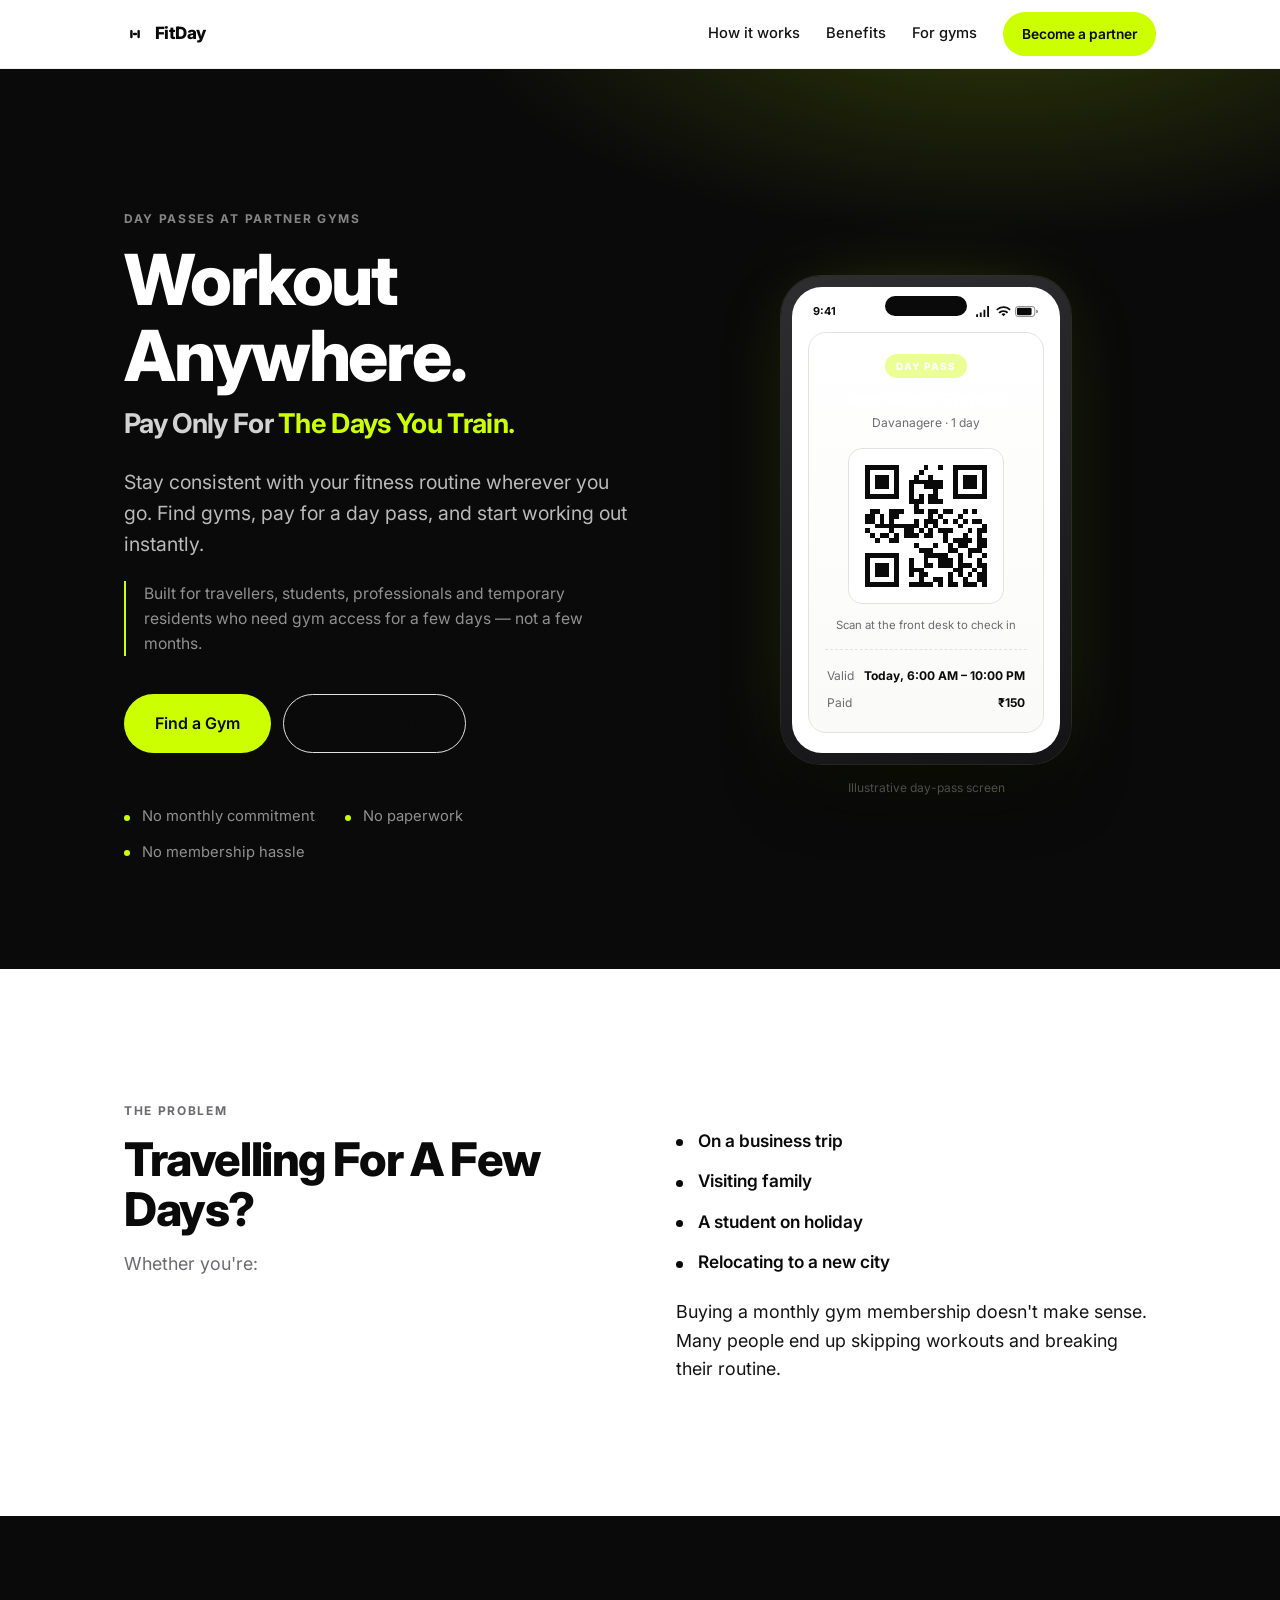
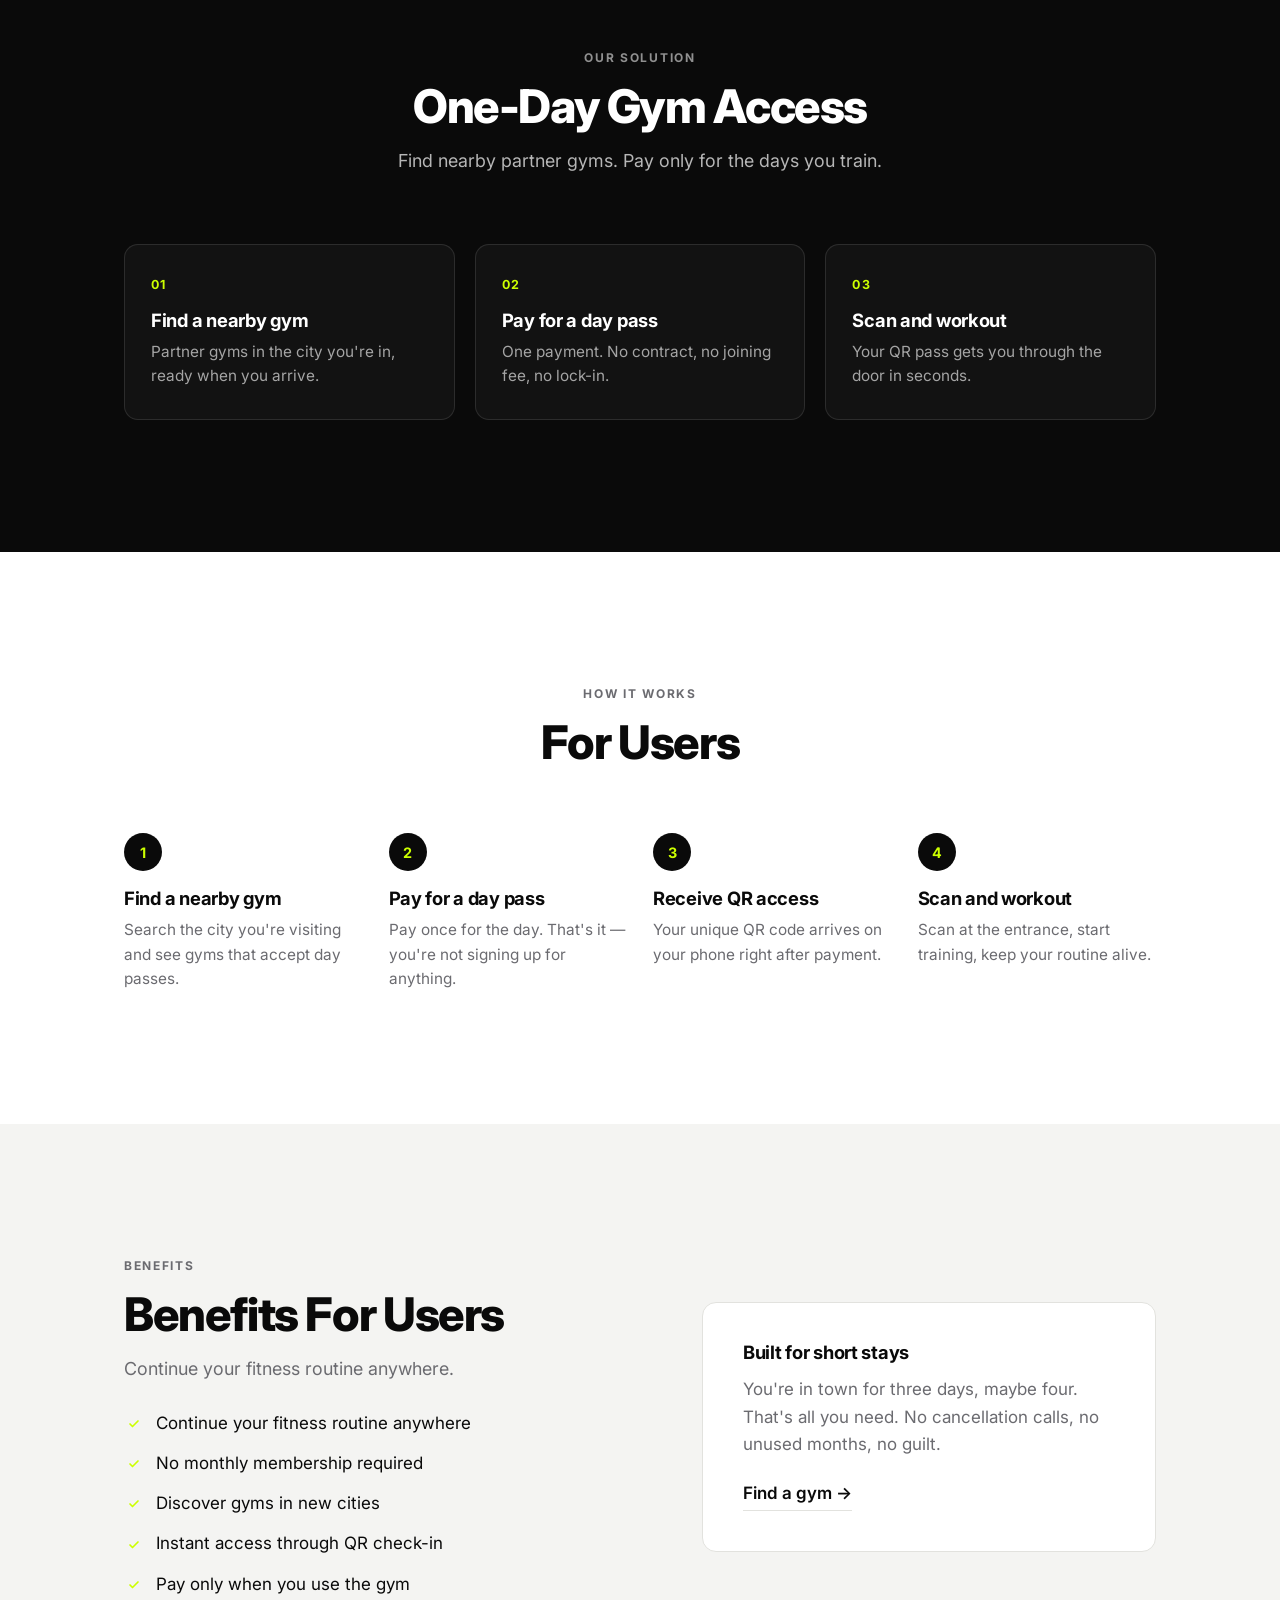
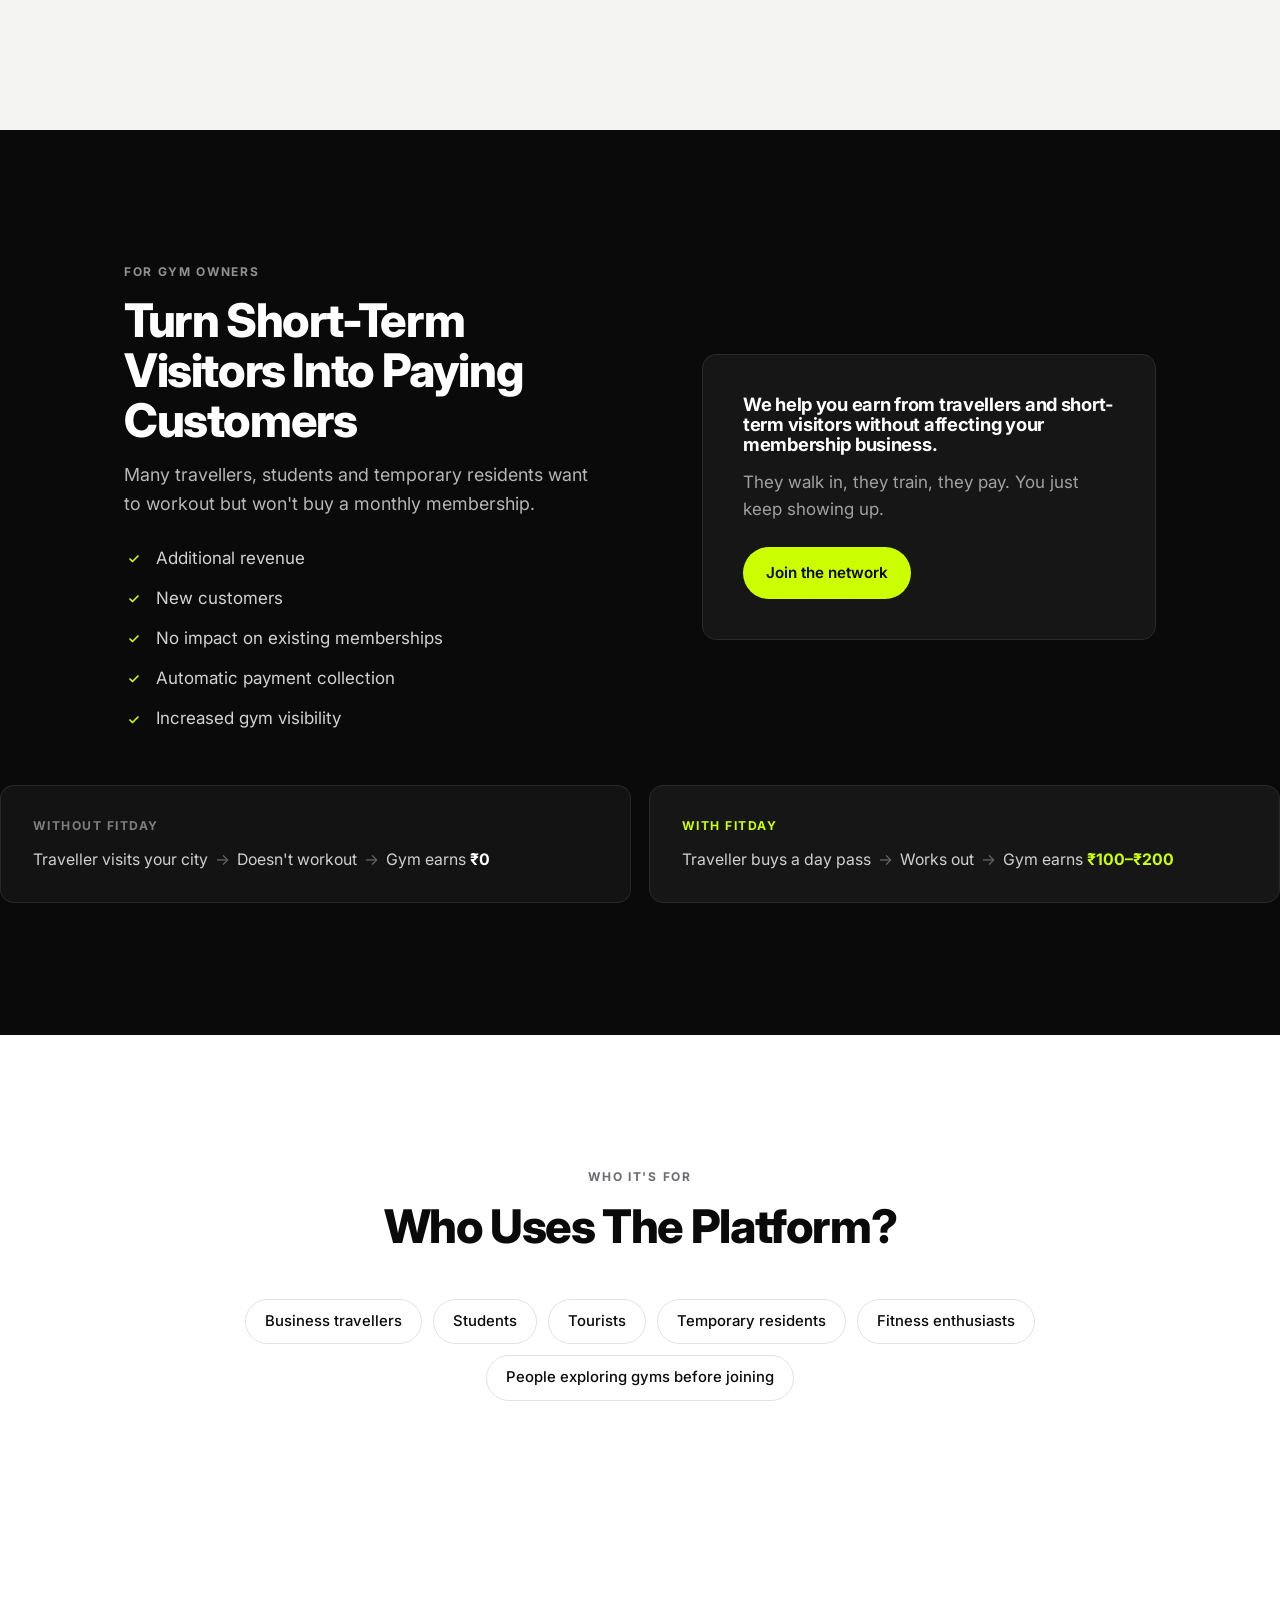
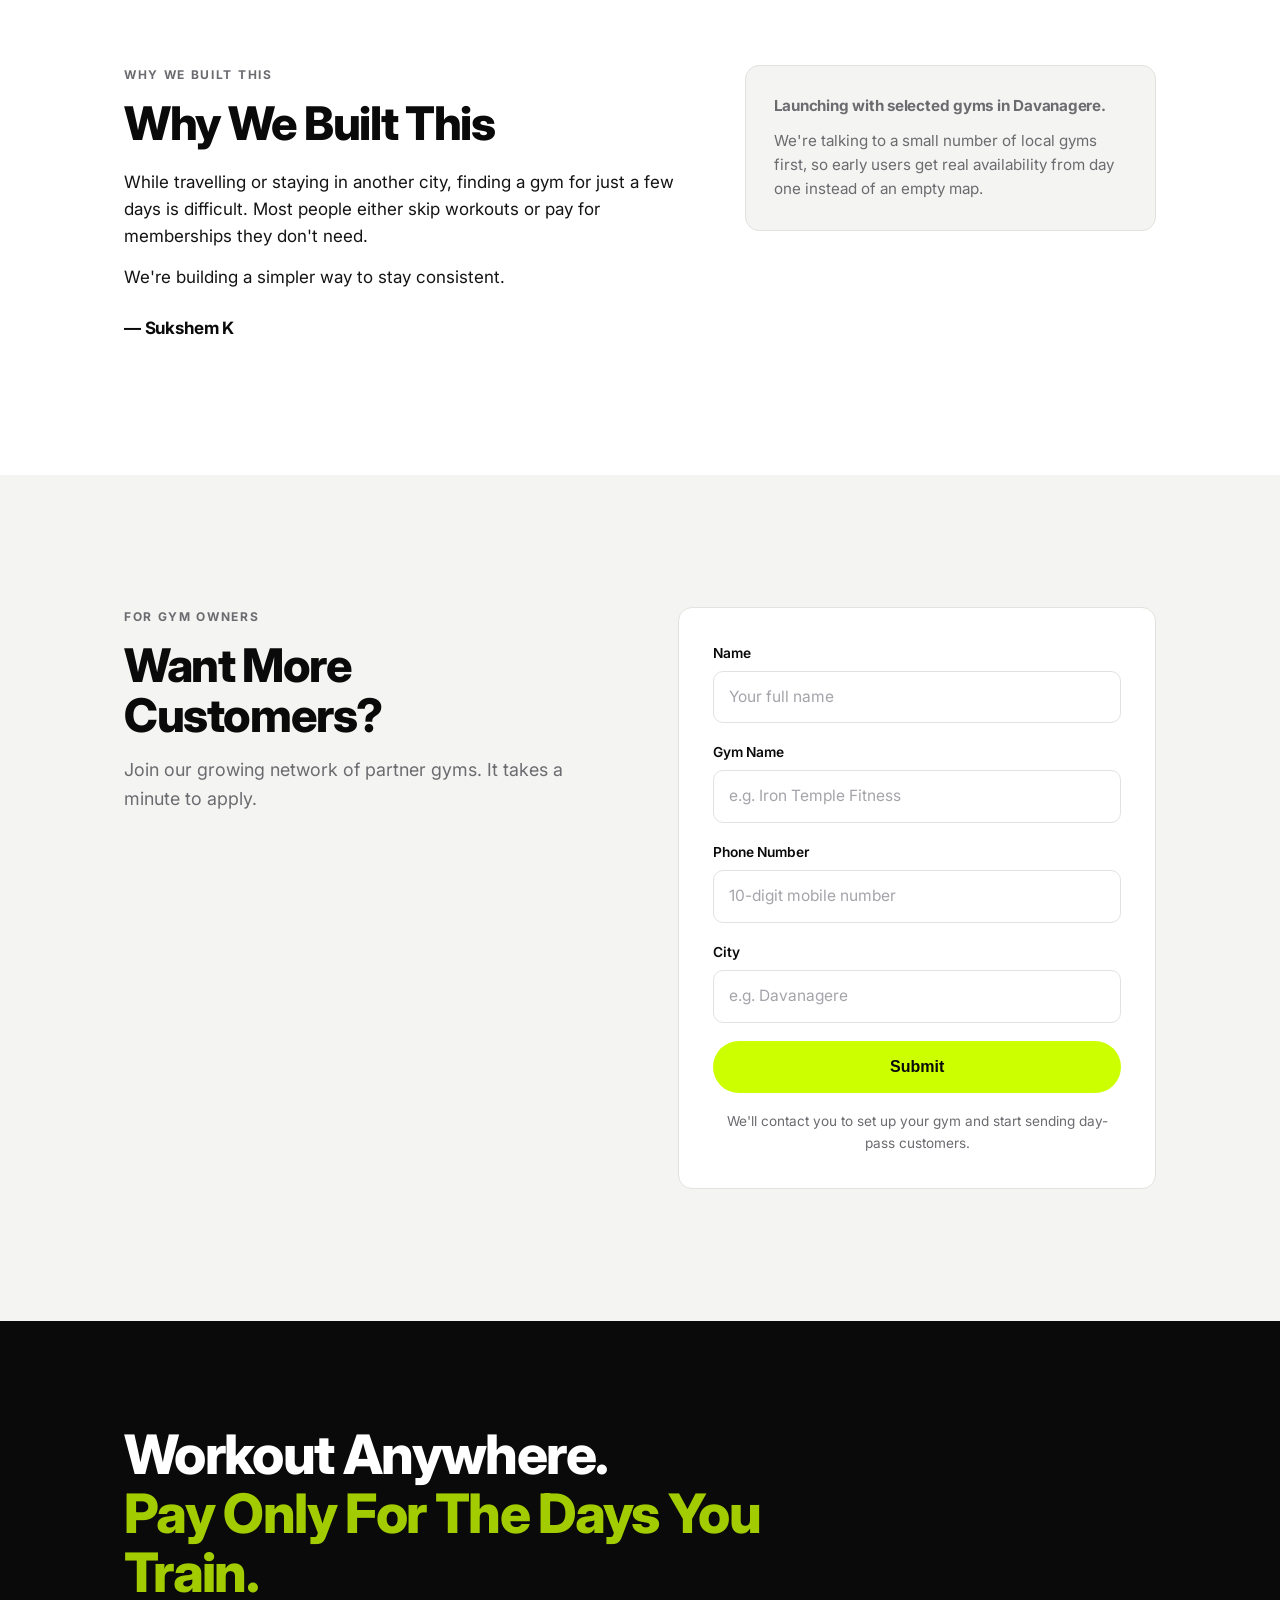
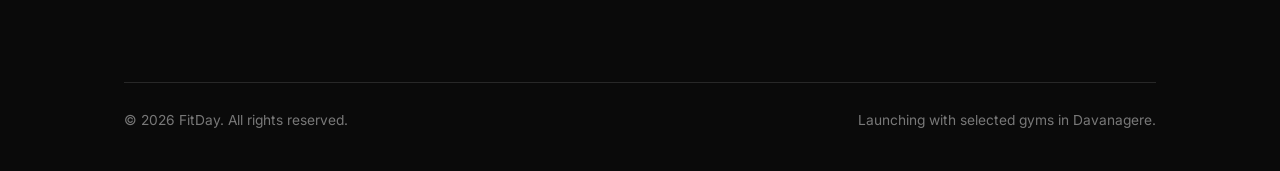
==== commit 5d9b4712: "Add phone mockup with QR pass, split hero headline, softer cards and spacing" ====
--- a/index.html
+++ b/index.html
@@ -9,6 +9,7 @@
 <link rel="preconnect" href="https://fonts.googleapis.com">
 <link rel="preconnect" href="https://fonts.gstatic.com" crossorigin>
 <link href="https://fonts.googleapis.com/css2?family=Inter:wght@400;500;600;700;800&display=swap" rel="stylesheet">
+<script>document.documentElement.className += " js";</script>
 <link rel="stylesheet" href="styles.css">
 </head>
 <body>
@@ -41,28 +42,67 @@
 
   <section class="hero" id="top">
     <div class="container hero-inner">
-      <p class="eyebrow">Day passes at partner gyms</p>
-      <h1 class="hero-title">
-        Workout Anywhere.<br>
-        <span class="accent">Pay Only For The Days You Train.</span>
-      </h1>
-      <p class="hero-sub">
-        Stay consistent with your fitness routine wherever you go.
-        Find gyms, pay for a day pass, and start working out instantly.
-      </p>
-      <p class="hero-audience">
-        Built for travellers, students, professionals and temporary residents
-        who need gym access for a few days &mdash; not a few months.
-      </p>
-      <div class="hero-actions">
-        <a class="btn btn-primary btn-lg" href="#gym-owners">Find a Gym</a>
-        <a class="btn btn-ghost btn-lg" href="#gym-owners">Partner With Us</a>
-      </div>
-      <ul class="hero-points">
-        <li>No monthly commitment</li>
-        <li>No paperwork</li>
-        <li>No membership hassle</li>
-      </ul>
+      <div class="hero-copy">
+        <p class="eyebrow">Day passes at partner gyms</p>
+        <h1 class="hero-title">Workout Anywhere.</h1>
+        <p class="hero-tagline">
+          Pay Only For <span class="accent">The Days You Train.</span>
+        </p>
+        <p class="hero-sub">
+          Stay consistent with your fitness routine wherever you go.
+          Find gyms, pay for a day pass, and start working out instantly.
+        </p>
+        <p class="hero-audience">
+          Built for travellers, students, professionals and temporary residents
+          who need gym access for a few days &mdash; not a few months.
+        </p>
+        <div class="hero-actions">
+          <a class="btn btn-primary btn-lg" href="#gym-owners">Find a Gym</a>
+          <a class="btn btn-ghost btn-lg" href="#gym-owners">Partner With Us</a>
+        </div>
+        <ul class="hero-points">
+          <li>No monthly commitment</li>
+          <li>No paperwork</li>
+          <li>No membership hassle</li>
+        </ul>
+      </div>
+
+      <figure class="hero-visual reveal">
+        <div class="phone">
+          <div class="phone-notch" aria-hidden="true"></div>
+          <div class="phone-screen">
+            <div class="phone-status" aria-hidden="true">
+              <span>9:41</span>
+              <span class="phone-status-icons">
+                <svg viewBox="0 0 18 12" width="17" height="11" aria-hidden="true"><path fill="currentColor" d="M1 9h2v3H1zm4-2h2v5H5zm4-3h2v8H9zm4-4h2v12h-2z"/></svg>
+                <svg viewBox="0 0 16 12" width="15" height="11" aria-hidden="true"><path fill="currentColor" d="M8 11.2 5.9 9a3 3 0 0 1 4.2 0zM8 6.6c-1.6 0-3.1.6-4.2 1.7L2.4 6.9A7.5 7.5 0 0 1 8 4.6c2 0 3.8.8 5.1 2.1l-1.4 1.4A5.6 5.6 0 0 0 8 6.6zM8 2.2c-2.6 0-5 1-6.8 2.7L0 3.5A11.2 11.2 0 0 1 8 .2c3 0 5.7 1.2 7.8 3.3l-1.2 1.4A9.2 9.2 0 0 0 8 2.2z"/></svg>
+                <svg viewBox="0 0 26 12" width="24" height="11" aria-hidden="true"><rect x=".5" y=".5" width="21" height="11" rx="3" fill="none" stroke="currentColor" opacity=".5"/><rect x="2" y="2" width="16" height="8" rx="1.6" fill="currentColor"/><path d="M23 4v4a2 2 0 0 0 0-4z" fill="currentColor" opacity=".5"/></svg>
+              </span>
+            </div>
+
+            <div class="pass">
+              <span class="pass-eyebrow">Day pass</span>
+              <h2 class="pass-gym">Iron Works Fitness</h2>
+              <p class="pass-meta">Davanagere &middot; 1 day</p>
+
+              <div class="pass-qr"><svg viewBox="0 0 27 27" shape-rendering="crispEdges" aria-hidden="true"><path fill="currentColor" d="M1 1h1v1h-1zM2 1h1v1h-1zM3 1h1v1h-1zM4 1h1v1h-1zM5 1h1v1h-1zM6 1h1v1h-1zM7 1h1v1h-1zM13 1h1v1h-1zM16 1h1v1h-1zM19 1h1v1h-1zM20 1h1v1h-1zM21 1h1v1h-1zM22 1h1v1h-1zM23 1h1v1h-1zM24 1h1v1h-1zM25 1h1v1h-1zM1 2h1v1h-1zM7 2h1v1h-1zM12 2h1v1h-1zM19 2h1v1h-1zM25 2h1v1h-1zM1 3h1v1h-1zM3 3h1v1h-1zM4 3h1v1h-1zM5 3h1v1h-1zM7 3h1v1h-1zM11 3h1v1h-1zM14 3h1v1h-1zM19 3h1v1h-1zM21 3h1v1h-1zM22 3h1v1h-1zM23 3h1v1h-1zM25 3h1v1h-1zM1 4h1v1h-1zM3 4h1v1h-1zM4 4h1v1h-1zM5 4h1v1h-1zM7 4h1v1h-1zM10 4h1v1h-1zM11 4h1v1h-1zM12 4h1v1h-1zM13 4h1v1h-1zM14 4h1v1h-1zM15 4h1v1h-1zM16 4h1v1h-1zM19 4h1v1h-1zM21 4h1v1h-1zM22 4h1v1h-1zM23 4h1v1h-1zM25 4h1v1h-1zM1 5h1v1h-1zM3 5h1v1h-1zM4 5h1v1h-1zM5 5h1v1h-1zM7 5h1v1h-1zM10 5h1v1h-1zM13 5h1v1h-1zM14 5h1v1h-1zM15 5h1v1h-1zM16 5h1v1h-1zM19 5h1v1h-1zM21 5h1v1h-1zM22 5h1v1h-1zM23 5h1v1h-1zM25 5h1v1h-1zM1 6h1v1h-1zM7 6h1v1h-1zM10 6h1v1h-1zM15 6h1v1h-1zM19 6h1v1h-1zM25 6h1v1h-1zM1 7h1v1h-1zM2 7h1v1h-1zM3 7h1v1h-1zM4 7h1v1h-1zM5 7h1v1h-1zM6 7h1v1h-1zM7 7h1v1h-1zM10 7h1v1h-1zM12 7h1v1h-1zM14 7h1v1h-1zM15 7h1v1h-1zM19 7h1v1h-1zM20 7h1v1h-1zM21 7h1v1h-1zM22 7h1v1h-1zM23 7h1v1h-1zM24 7h1v1h-1zM25 7h1v1h-1zM10 8h1v1h-1zM11 8h1v1h-1zM12 8h1v1h-1zM14 8h1v1h-1zM15 8h1v1h-1zM16 8h1v1h-1zM11 9h1v1h-1zM2 10h1v1h-1zM3 10h1v1h-1zM6 10h1v1h-1zM7 10h1v1h-1zM8 10h1v1h-1zM11 10h1v1h-1zM12 10h1v1h-1zM14 10h1v1h-1zM15 10h1v1h-1zM17 10h1v1h-1zM18 10h1v1h-1zM21 10h1v1h-1zM23 10h1v1h-1zM1 11h1v1h-1zM2 11h1v1h-1zM4 11h1v1h-1zM6 11h1v1h-1zM7 11h1v1h-1zM14 11h1v1h-1zM16 11h1v1h-1zM20 11h1v1h-1zM1 12h1v1h-1zM2 12h1v1h-1zM4 12h1v1h-1zM6 12h1v1h-1zM11 12h1v1h-1zM13 12h1v1h-1zM14 12h1v1h-1zM15 12h1v1h-1zM17 12h1v1h-1zM19 12h1v1h-1zM21 12h1v1h-1zM23 12h1v1h-1zM24 12h1v1h-1zM3 13h1v1h-1zM4 13h1v1h-1zM5 13h1v1h-1zM6 13h1v1h-1zM7 13h1v1h-1zM8 13h1v1h-1zM9 13h1v1h-1zM10 13h1v1h-1zM11 13h1v1h-1zM13 13h1v1h-1zM15 13h1v1h-1zM20 13h1v1h-1zM25 13h1v1h-1zM1 14h1v1h-1zM6 14h1v1h-1zM9 14h1v1h-1zM10 14h1v1h-1zM12 14h1v1h-1zM14 14h1v1h-1zM16 14h1v1h-1zM17 14h1v1h-1zM18 14h1v1h-1zM22 14h1v1h-1zM24 14h1v1h-1zM25 14h1v1h-1zM2 15h1v1h-1zM4 15h1v1h-1zM5 15h1v1h-1zM7 15h1v1h-1zM9 15h1v1h-1zM10 15h1v1h-1zM11 15h1v1h-1zM13 15h1v1h-1zM14 15h1v1h-1zM17 15h1v1h-1zM21 15h1v1h-1zM24 15h1v1h-1zM3 16h1v1h-1zM6 16h1v1h-1zM7 16h1v1h-1zM17 16h1v1h-1zM19 16h1v1h-1zM20 16h1v1h-1zM21 16h1v1h-1zM22 16h1v1h-1zM24 16h1v1h-1zM25 16h1v1h-1zM11 17h1v1h-1zM15 17h1v1h-1zM18 17h1v1h-1zM20 17h1v1h-1zM21 17h1v1h-1zM24 17h1v1h-1zM25 17h1v1h-1zM12 18h1v1h-1zM13 18h1v1h-1zM14 18h1v1h-1zM18 18h1v1h-1zM19 18h1v1h-1zM22 18h1v1h-1zM23 18h1v1h-1zM24 18h1v1h-1zM1 19h1v1h-1zM2 19h1v1h-1zM3 19h1v1h-1zM4 19h1v1h-1zM5 19h1v1h-1zM6 19h1v1h-1zM7 19h1v1h-1zM13 19h1v1h-1zM14 19h1v1h-1zM15 19h1v1h-1zM16 19h1v1h-1zM17 19h1v1h-1zM20 19h1v1h-1zM22 19h1v1h-1zM25 19h1v1h-1zM1 20h1v1h-1zM7 20h1v1h-1zM10 20h1v1h-1zM13 20h1v1h-1zM16 20h1v1h-1zM17 20h1v1h-1zM18 20h1v1h-1zM20 20h1v1h-1zM24 20h1v1h-1zM1 21h1v1h-1zM3 21h1v1h-1zM4 21h1v1h-1zM5 21h1v1h-1zM7 21h1v1h-1zM10 21h1v1h-1zM13 21h1v1h-1zM14 21h1v1h-1zM16 21h1v1h-1zM17 21h1v1h-1zM18 21h1v1h-1zM20 21h1v1h-1zM21 21h1v1h-1zM22 21h1v1h-1zM24 21h1v1h-1zM25 21h1v1h-1zM1 22h1v1h-1zM3 22h1v1h-1zM4 22h1v1h-1zM5 22h1v1h-1zM7 22h1v1h-1zM10 22h1v1h-1zM11 22h1v1h-1zM12 22h1v1h-1zM19 22h1v1h-1zM20 22h1v1h-1zM23 22h1v1h-1zM25 22h1v1h-1zM1 23h1v1h-1zM3 23h1v1h-1zM4 23h1v1h-1zM5 23h1v1h-1zM7 23h1v1h-1zM10 23h1v1h-1zM12 23h1v1h-1zM13 23h1v1h-1zM18 23h1v1h-1zM20 23h1v1h-1zM22 23h1v1h-1zM24 23h1v1h-1zM25 23h1v1h-1zM1 24h1v1h-1zM7 24h1v1h-1zM12 24h1v1h-1zM15 24h1v1h-1zM16 24h1v1h-1zM18 24h1v1h-1zM21 24h1v1h-1zM24 24h1v1h-1zM25 24h1v1h-1zM1 25h1v1h-1zM2 25h1v1h-1zM3 25h1v1h-1zM4 25h1v1h-1zM5 25h1v1h-1zM6 25h1v1h-1zM7 25h1v1h-1zM10 25h1v1h-1zM11 25h1v1h-1zM12 25h1v1h-1zM13 25h1v1h-1zM14 25h1v1h-1zM16 25h1v1h-1zM18 25h1v1h-1zM19 25h1v1h-1zM21 25h1v1h-1zM22 25h1v1h-1zM23 25h1v1h-1zM25 25h1v1h-1z"/></svg></div>
+
+              <p class="pass-hint">Scan at the front desk to check in</p>
+
+              <div class="pass-rule"></div>
+              <div class="pass-row">
+                <span>Valid</span>
+                <strong>Today, 6:00 AM &ndash; 10:00 PM</strong>
+              </div>
+              <div class="pass-row">
+                <span>Paid</span>
+                <strong>&#8377;150</strong>
+              </div>
+            </div>
+          </div>
+        </div>
+        <figcaption class="phone-caption">Illustrative day-pass screen</figcaption>
+      </figure>
     </div>
   </section>
 
--- a/styles.css
+++ b/styles.css
@@ -160,9 +160,10 @@
   position: sticky;
   top: 0;
   z-index: 50;
-  background: rgba(255, 255, 255, 0.86);
-  backdrop-filter: saturate(160%) blur(12px);
-  border-bottom: 1px solid var(--line);
+  background: rgba(255, 255, 255, 0.66);
+  backdrop-filter: saturate(180%) blur(22px);
+  -webkit-backdrop-filter: saturate(180%) blur(22px);
+  border-bottom: 1px solid rgba(0, 0, 0, 0.06);
 }
 
 .header-inner {
@@ -245,10 +246,28 @@
 
 .hero .eyebrow { color: rgba(255, 255, 255, 0.5); }
 
+.hero-inner {
+  display: grid;
+  grid-template-columns: 1.05fr 0.95fr;
+  gap: clamp(36px, 5vw, 72px);
+  align-items: center;
+}
+
 .hero-title {
-  font-size: clamp(2.4rem, 7.2vw, 4.6rem);
-  max-width: 15ch;
-}
+  font-size: clamp(2.6rem, 7vw, 4.4rem);
+  max-width: 12ch;
+}
+
+.hero-tagline {
+  margin-top: 14px;
+  font-size: clamp(1.15rem, 2.6vw, 1.7rem);
+  font-weight: 700;
+  letter-spacing: -0.025em;
+  line-height: 1.2;
+  color: rgba(255, 255, 255, 0.82);
+}
+
+.hero-tagline .accent { color: var(--accent); }
 
 .hero-sub {
   margin-top: 26px;
@@ -288,9 +307,141 @@
   background: var(--accent);
 }
 
+/* Phone mockup */
+
+.hero-visual {
+  margin: 0;
+  display: flex;
+  flex-direction: column;
+  align-items: center;
+  gap: 14px;
+}
+
+.phone {
+  position: relative;
+  width: min(290px, 100%);
+  padding: 11px;
+  border-radius: 40px;
+  background: linear-gradient(160deg, #2e2e31, #141416);
+  box-shadow:
+    0 0 0 1px rgba(255, 255, 255, 0.11),
+    0 34px 70px -22px rgba(0, 0, 0, 0.85),
+    0 0 90px -30px rgba(204, 255, 0, 0.28);
+}
+
+.phone-notch {
+  position: absolute;
+  top: 20px;
+  left: 50%;
+  transform: translateX(-50%);
+  width: 82px;
+  height: 20px;
+  border-radius: 999px;
+  background: #0a0a0a;
+  z-index: 2;
+}
+
+.phone-screen {
+  border-radius: 30px;
+  background: #ffffff;
+  padding: 13px 16px 20px;
+  overflow: hidden;
+}
+
+.phone-status {
+  display: flex;
+  align-items: center;
+  justify-content: space-between;
+  padding: 3px 5px 12px;
+  font-size: 0.68rem;
+  font-weight: 700;
+  color: #0a0a0a;
+}
+
+.phone-status-icons {
+  display: inline-flex;
+  align-items: center;
+  gap: 4px;
+}
+
+.pass {
+  border: 1px solid var(--line);
+  border-radius: 18px;
+  padding: 18px 16px 16px;
+  text-align: center;
+  background: linear-gradient(180deg, #ffffff, #fafaf8);
+}
+
+.pass-eyebrow {
+  display: inline-block;
+  padding: 4px 11px;
+  border-radius: 999px;
+  background: rgba(204, 255, 0, 0.42);
+  font-size: 0.63rem;
+  font-weight: 800;
+  letter-spacing: 0.1em;
+  text-transform: uppercase;
+}
+
+.pass-gym {
+  margin-top: 12px;
+  font-size: 1.12rem;
+  letter-spacing: -0.02em;
+}
+
+.pass-meta {
+  margin-top: 3px;
+  font-size: 0.75rem;
+  color: var(--muted);
+}
+
+.pass-qr {
+  width: 156px;
+  margin: 16px auto 0;
+  padding: 11px;
+  border-radius: 14px;
+  background: #fff;
+  border: 1px solid var(--line);
+  color: #0a0a0a;
+}
+
+.pass-qr svg { display: block; width: 100%; height: auto; }
+
+.pass-hint {
+  margin-top: 12px;
+  font-size: 0.71rem;
+  color: var(--muted);
+}
+
+.pass-rule {
+  margin: 15px 0 12px;
+  border-top: 1px dashed var(--line);
+}
+
+.pass-row {
+  display: flex;
+  align-items: baseline;
+  justify-content: space-between;
+  gap: 10px;
+  padding: 4px 2px;
+  font-size: 0.75rem;
+  color: var(--muted);
+}
+
+.pass-row strong {
+  font-weight: 700;
+  color: var(--ink);
+  text-align: right;
+}
+
+.phone-caption {
+  font-size: 0.75rem;
+  color: rgba(255, 255, 255, 0.4);
+}
+
 /* Sections */
 
-.section { padding: clamp(64px, 9vw, 110px) 0; }
+.section { padding: clamp(80px, 11vw, 132px) 0; }
 
 .section-soft { background: var(--soft); }
 
@@ -443,20 +594,20 @@
 }
 
 .card-feature-accent {
-  background: var(--accent);
-  border-color: var(--accent);
-  color: var(--ink);
-}
-
-.card-feature-accent p { color: rgba(10, 10, 10, 0.68); }
+  background: #161616;
+  border-color: #2a2a2a;
+  color: var(--paper);
+}
+
+.card-feature-accent p { color: rgba(255, 255, 255, 0.6); }
 
 .card-feature-accent .btn-primary {
   margin-top: 24px;
-  background: var(--ink);
-  color: var(--accent);
-}
-
-.card-feature-accent .btn-primary:hover { background: #1f1f1f; }
+  background: var(--accent);
+  color: var(--ink);
+}
+
+.card-feature-accent .btn-primary:hover { background: var(--accent-deep); }
 
 /* Economics comparison */
 
@@ -468,15 +619,15 @@
 }
 
 .compare-col {
-  padding: 26px 28px;
-  border: 1px solid rgba(255, 255, 255, 0.11);
+  padding: 30px 32px;
+  border: 1px solid rgba(255, 255, 255, 0.09);
   border-radius: var(--radius);
-  background: rgba(255, 255, 255, 0.03);
+  background: #131313;
 }
 
 .compare-col-accent {
-  border-color: var(--accent);
-  background: rgba(204, 255, 0, 0.09);
+  border-color: #2a2a2a;
+  background: #161616;
 }
 
 .compare-tag {
@@ -667,20 +818,20 @@
 
 /* Reveal */
 
-.reveal {
+.js .reveal {
   opacity: 0;
   transform: translateY(18px);
   transition: opacity 0.6s ease, transform 0.6s ease;
 }
 
-.reveal.is-visible {
+.js .reveal.is-visible {
   opacity: 1;
   transform: none;
 }
 
 @media (prefers-reduced-motion: reduce) {
   html { scroll-behavior: auto; }
-  .reveal { opacity: 1; transform: none; transition: none; }
+  .js .reveal { opacity: 1; transform: none; transition: none; }
   * { animation-duration: 0.01ms !important; }
 }
 
@@ -691,7 +842,8 @@
   .two-col,
   .form-wrap,
   .compare,
-  .founder-wrap { grid-template-columns: 1fr; }
+  .founder-wrap,
+  .hero-inner { grid-template-columns: 1fr; }
 
   .pillars,
   .steps { grid-template-columns: repeat(2, 1fr); }
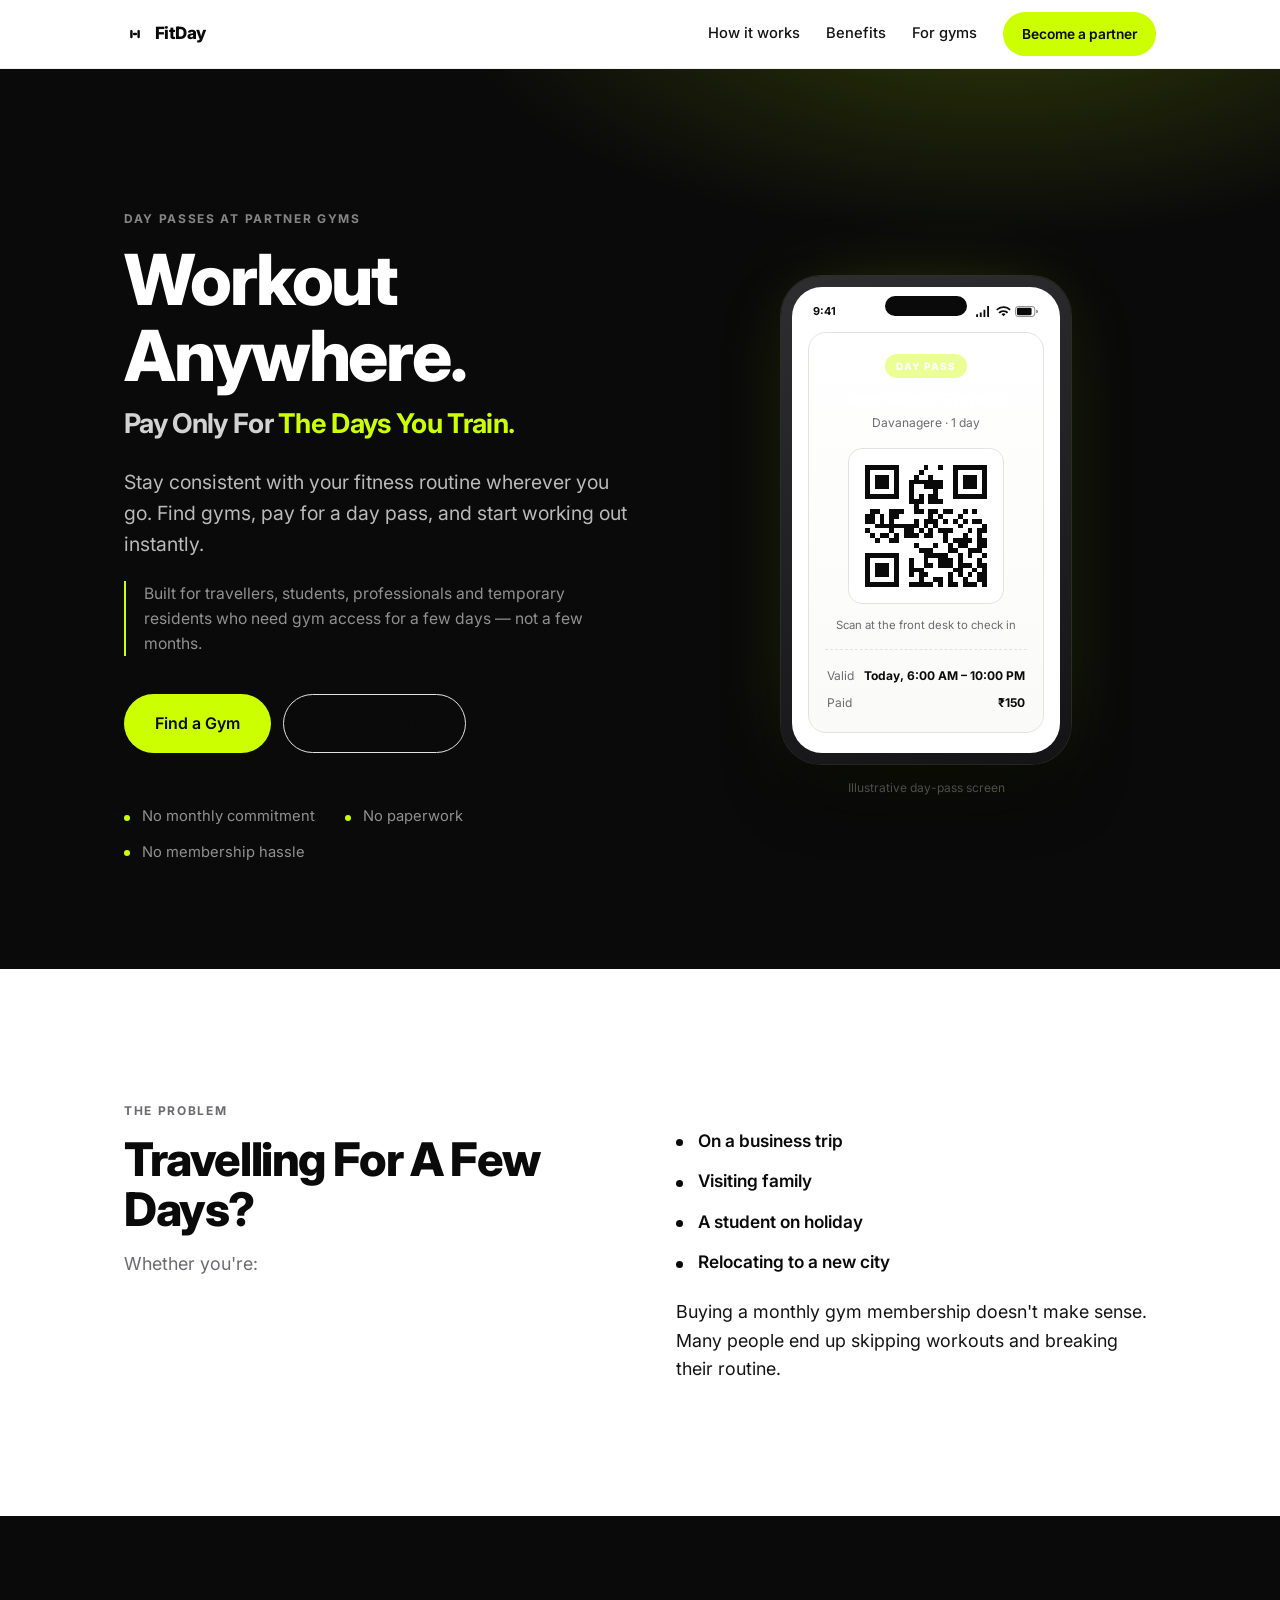
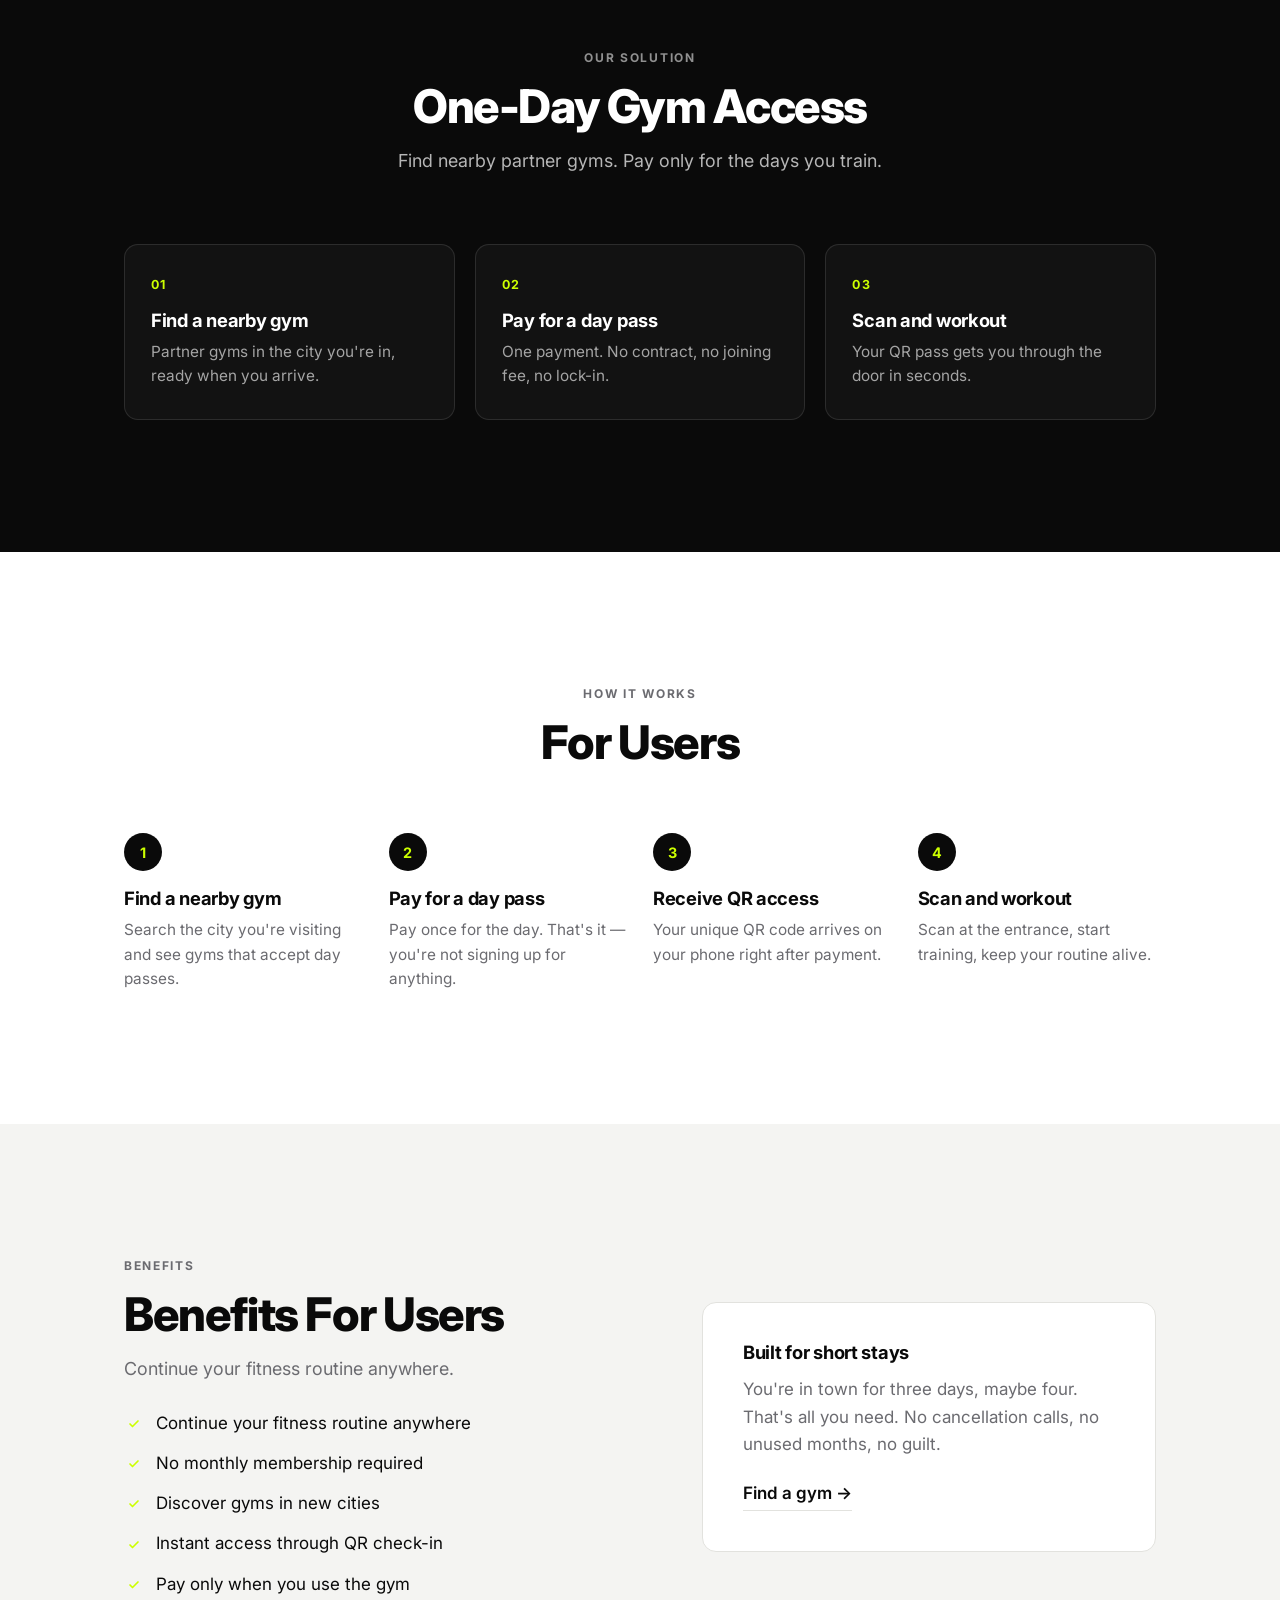
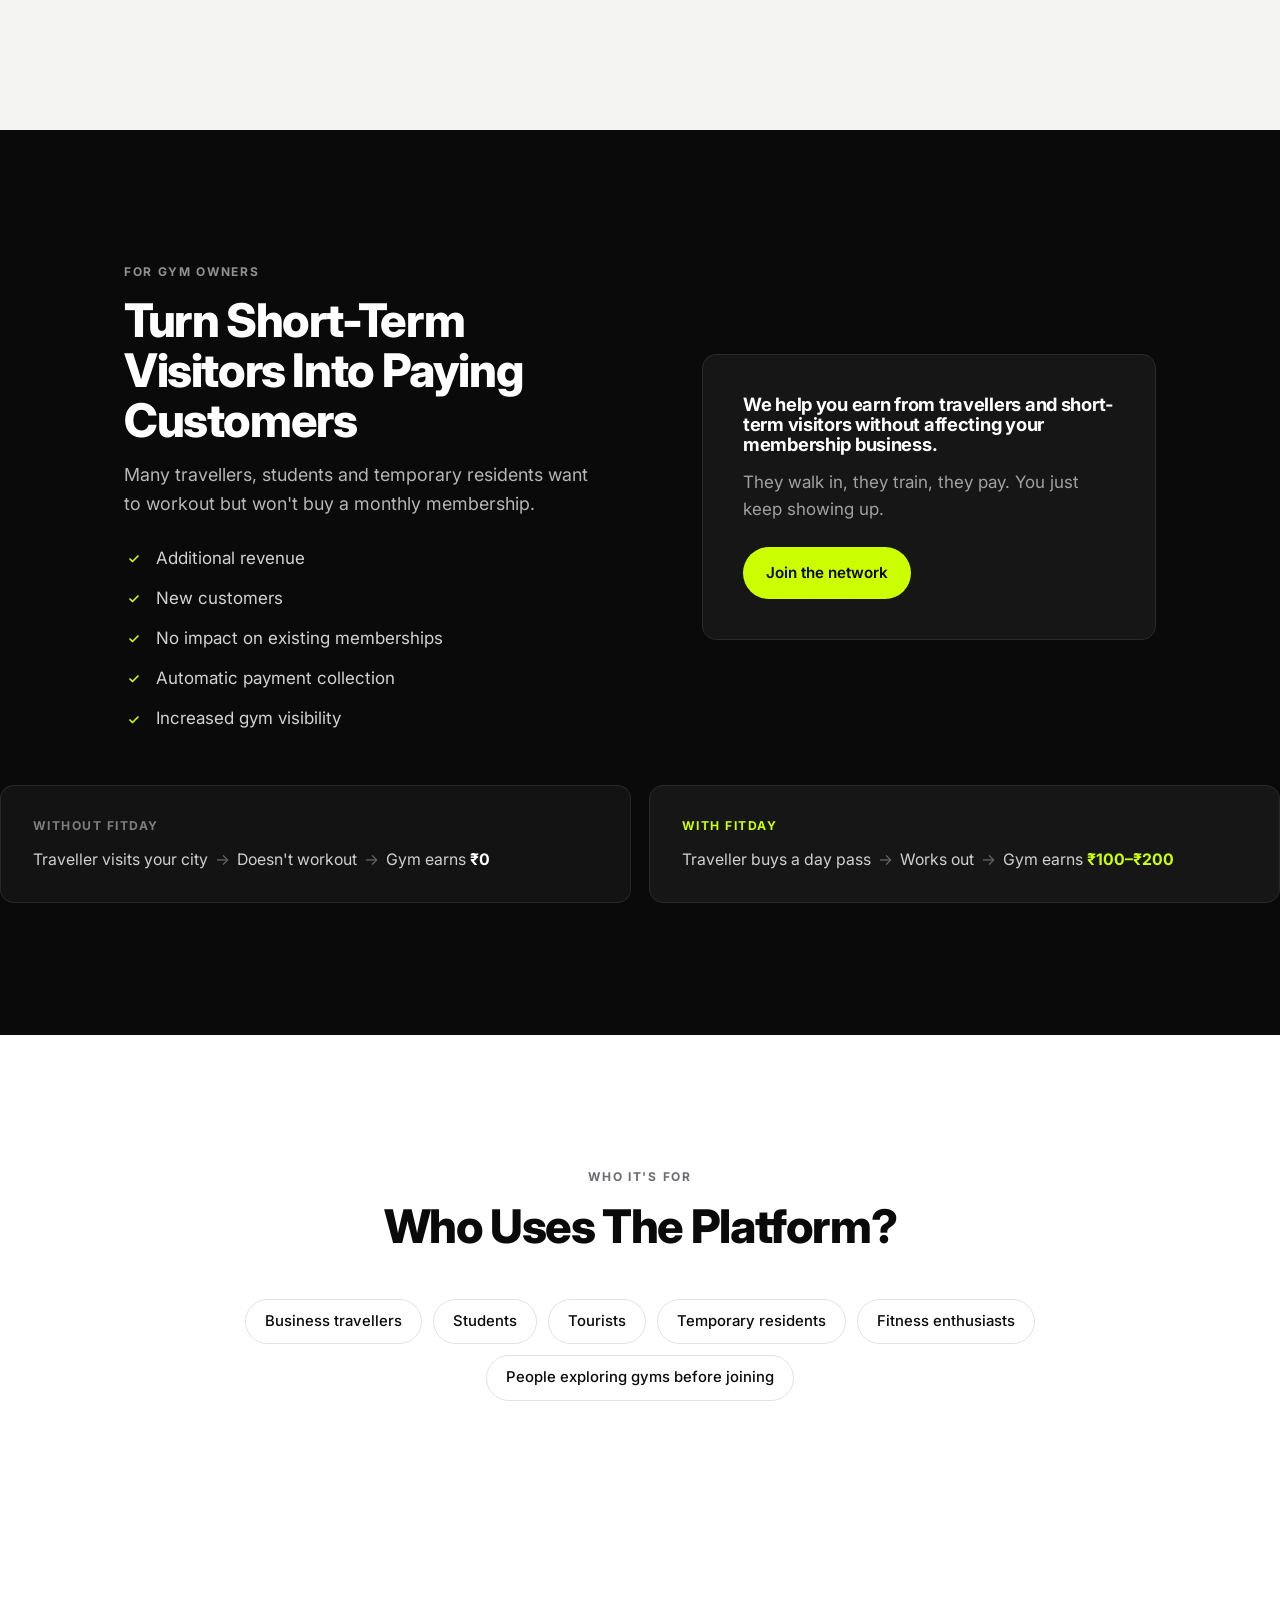
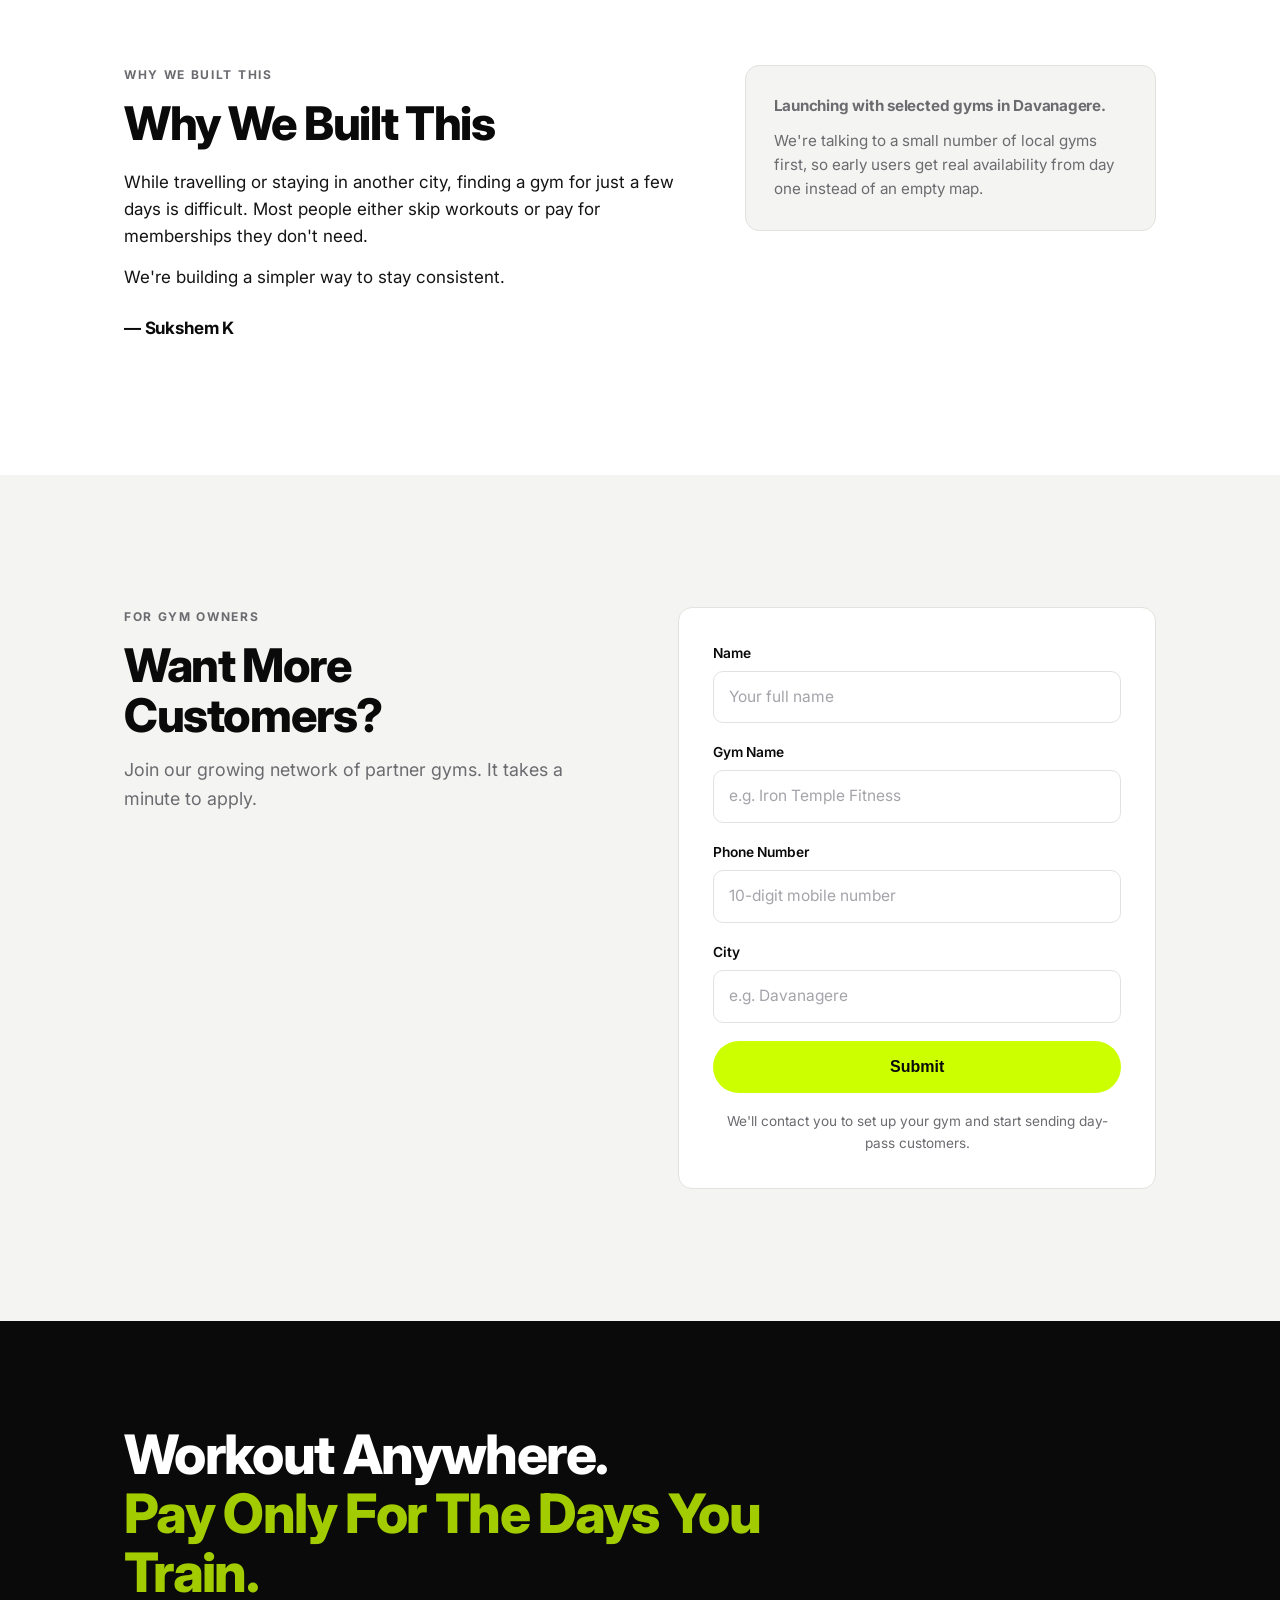
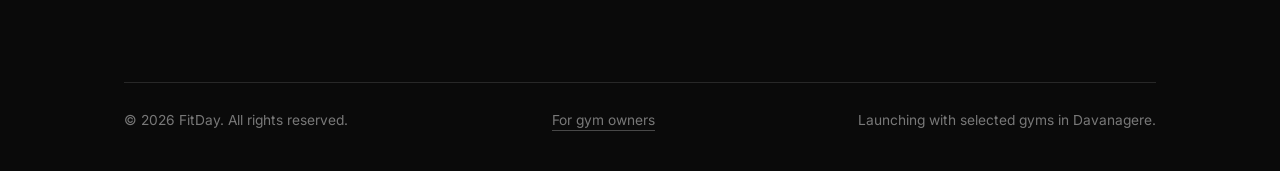
==== commit e5cd69ba: "Add For Gym Owners page and split it out from the landing page - New for-gyms.html with partner pitc" ====
--- a/index.html
+++ b/index.html
@@ -28,8 +28,8 @@
     <nav class="nav" id="nav" aria-label="Main">
       <a href="#how">How it works</a>
       <a href="#benefits">Benefits</a>
-      <a href="#gym-owners">For gyms</a>
-      <a class="btn btn-small btn-primary" href="#gym-owners">Become a partner</a>
+      <a href="for-gyms.html">For gyms</a>
+      <a class="btn btn-small btn-primary" href="for-gyms.html#apply">Become a partner</a>
     </nav>
 
     <button class="nav-toggle" id="nav-toggle" aria-expanded="false" aria-controls="nav" aria-label="Toggle menu">
@@ -58,7 +58,7 @@
         </p>
         <div class="hero-actions">
           <a class="btn btn-primary btn-lg" href="#gym-owners">Find a Gym</a>
-          <a class="btn btn-ghost btn-lg" href="#gym-owners">Partner With Us</a>
+          <a class="btn btn-ghost btn-lg" href="for-gyms.html">Partner With Us</a>
         </div>
         <ul class="hero-points">
           <li>No monthly commitment</li>
@@ -101,7 +101,7 @@
             </div>
           </div>
         </div>
-        <figcaption class="phone-caption">Illustrative day-pass screen</figcaption>
+        <figcaption class="mock-caption">Illustrative day-pass screen</figcaption>
       </figure>
     </div>
   </section>
@@ -233,7 +233,7 @@
       <div class="card-feature card-feature-accent reveal">
         <h3>We help you earn from travellers and short-term visitors without affecting your membership business.</h3>
         <p>They walk in, they train, they pay. You just keep showing up.</p>
-        <a class="btn btn-primary" href="#gym-owners">Join the network</a>
+        <a class="btn btn-primary" href="for-gyms.html#apply">Join the network</a>
       </div>
     </div>
 
@@ -351,6 +351,7 @@
     </h2>
     <div class="footer-bottom">
       <p>&copy; <span id="year">2026</span> FitDay. All rights reserved.</p>
+      <p><a class="footer-link" href="for-gyms.html">For gym owners</a></p>
       <p>Launching with selected gyms in Davanagere.</p>
     </div>
   </div>
--- a/styles.css
+++ b/styles.css
@@ -434,9 +434,17 @@
   text-align: right;
 }
 
-.phone-caption {
+.mock-caption {
   font-size: 0.75rem;
   color: rgba(255, 255, 255, 0.4);
+  text-align: center;
+}
+
+.mock-note {
+  margin-top: 20px;
+  font-size: 0.78rem;
+  color: var(--muted);
+  text-align: center;
 }
 
 /* Sections */
@@ -816,6 +824,515 @@
   color: rgba(255, 255, 255, 0.45);
 }
 
+/* Partner page */
+
+.nav > a[aria-current="page"] {
+  color: var(--ink);
+  font-weight: 700;
+}
+
+.hero-title-wide { max-width: 20ch; }
+
+.mini-label {
+  margin: 32px 0 0;
+  font-size: 0.75rem;
+  font-weight: 700;
+  letter-spacing: 0.14em;
+  text-transform: uppercase;
+  color: rgba(255, 255, 255, 0.5);
+}
+
+.mini-label-muted { color: var(--muted); }
+
+.mini-label + .ticks { margin-top: 16px; }
+
+.steps-six { grid-template-columns: repeat(3, 1fr); }
+
+/* Money breakdown */
+
+.amounts {
+  margin: 18px 0 0;
+  padding: 0;
+  list-style: none;
+}
+
+.amounts li {
+  display: flex;
+  align-items: baseline;
+  justify-content: space-between;
+  gap: 14px;
+  padding: 12px 0;
+  border-top: 1px solid var(--line);
+  font-size: 0.97rem;
+  color: var(--muted);
+}
+
+.amounts li:first-child { border-top: 0; padding-top: 0; }
+
+.amounts strong {
+  font-weight: 700;
+  color: var(--ink);
+}
+
+.money-bar {
+  display: flex;
+  height: 12px;
+  margin-top: 22px;
+  border-radius: 999px;
+  overflow: hidden;
+  background: var(--soft);
+}
+
+.money-bar-you { background: var(--accent); }
+.money-bar-fee { background: var(--ink); }
+
+.money-legend {
+  margin-top: 14px;
+  display: flex;
+  flex-wrap: wrap;
+  gap: 10px 24px;
+  font-size: 0.88rem;
+  color: var(--muted);
+}
+
+.money-key {
+  display: inline-flex;
+  align-items: center;
+  gap: 9px;
+  font-weight: 600;
+}
+
+.money-key i {
+  display: block;
+  width: 10px;
+  height: 10px;
+  border-radius: 3px;
+  background: var(--accent);
+}
+
+.money-key-fee i { background: var(--ink); }
+
+.earn-total {
+  margin-top: 24px;
+  padding: 18px 20px;
+  border-radius: 12px;
+  background: var(--ink);
+  color: var(--paper);
+  display: flex;
+  align-items: baseline;
+  justify-content: space-between;
+  gap: 14px;
+}
+
+.earn-total span {
+  font-weight: 600;
+  color: rgba(255, 255, 255, 0.7);
+}
+
+.earn-total strong {
+  font-size: 1.5rem;
+  font-weight: 800;
+  letter-spacing: -0.03em;
+  color: var(--accent);
+}
+
+/* Settlement flow */
+
+.flow {
+  margin: 26px 0 0;
+  padding: 0;
+  list-style: none;
+  max-width: 380px;
+}
+
+.flow li {
+  display: flex;
+  align-items: center;
+  gap: 15px;
+  padding: 15px 0;
+  border-top: 1px solid var(--line);
+  font-weight: 600;
+  letter-spacing: -0.015em;
+}
+
+.flow li:last-child { border-bottom: 1px solid var(--line); }
+
+.flow-num {
+  display: grid;
+  place-items: center;
+  flex: none;
+  width: 27px;
+  height: 27px;
+  border-radius: 50%;
+  background: var(--soft);
+  color: var(--muted);
+  font-size: 0.78rem;
+  font-weight: 700;
+}
+
+.flow li:last-child .flow-num {
+  background: var(--accent);
+  color: var(--ink);
+}
+
+/* Customer types */
+
+.audience {
+  margin-top: clamp(36px, 5vw, 54px);
+  display: grid;
+  grid-template-columns: repeat(auto-fit, minmax(190px, 1fr));
+  gap: 16px;
+}
+
+.audience-card {
+  padding: 26px 24px;
+  border: 1px solid var(--line);
+  border-radius: var(--radius);
+  background: var(--paper);
+}
+
+.audience-tag {
+  display: block;
+  margin-bottom: 14px;
+  font-size: 0.76rem;
+  font-weight: 700;
+  letter-spacing: 0.1em;
+  color: var(--accent-deep);
+}
+
+.audience-card p {
+  margin-top: 8px;
+  font-size: 0.93rem;
+  color: var(--muted);
+}
+
+/* Dashboard mockup */
+
+.dash {
+  border-radius: 16px;
+  background: #101010;
+  border: 1px solid rgba(10, 10, 10, 0.14);
+  box-shadow: 0 26px 60px -34px rgba(10, 10, 10, 0.8);
+  color: var(--paper);
+  overflow: hidden;
+}
+
+.dash-bar {
+  display: flex;
+  align-items: center;
+  gap: 11px;
+  padding: 13px 16px;
+  background: #181818;
+  border-bottom: 1px solid rgba(255, 255, 255, 0.08);
+}
+
+.dash-dots {
+  display: inline-flex;
+  gap: 5px;
+}
+
+.dash-dots span {
+  width: 9px;
+  height: 9px;
+  border-radius: 50%;
+  background: rgba(255, 255, 255, 0.18);
+}
+
+.dash-title {
+  font-size: 0.74rem;
+  font-weight: 700;
+  letter-spacing: 0.12em;
+  text-transform: uppercase;
+  color: rgba(255, 255, 255, 0.45);
+}
+
+.dash-tabs {
+  margin-left: auto;
+  display: flex;
+  gap: 5px;
+}
+
+.dash-tab {
+  padding: 5px 11px;
+  border-radius: 999px;
+  font-size: 0.72rem;
+  font-weight: 600;
+  color: rgba(255, 255, 255, 0.5);
+  white-space: nowrap;
+}
+
+.dash-tab-active {
+  background: var(--accent);
+  color: var(--ink);
+}
+
+.dash-body { padding: clamp(18px, 2.4vw, 26px); }
+
+.dash-stats {
+  display: grid;
+  grid-template-columns: repeat(2, 1fr);
+  gap: 12px;
+}
+
+.dash-stat {
+  padding: 15px 17px;
+  border: 1px solid rgba(255, 255, 255, 0.08);
+  border-radius: 12px;
+  background: rgba(255, 255, 255, 0.04);
+}
+
+.dash-stat-wide { grid-column: 1 / -1; }
+
+.dash-stat-label {
+  display: block;
+  font-size: 0.7rem;
+  font-weight: 700;
+  letter-spacing: 0.1em;
+  text-transform: uppercase;
+  color: rgba(255, 255, 255, 0.42);
+}
+
+.dash-stat-value {
+  display: block;
+  margin-top: 7px;
+  font-size: clamp(1.15rem, 2.4vw, 1.45rem);
+  font-weight: 800;
+  letter-spacing: -0.03em;
+}
+
+.dash-stat-value.is-accent { color: var(--accent); }
+
+.dash-bars {
+  margin-top: 18px;
+  height: 78px;
+  display: flex;
+  align-items: flex-end;
+  gap: 7px;
+}
+
+.dash-bars span {
+  flex: 1;
+  border-radius: 5px 5px 2px 2px;
+  background: rgba(204, 255, 0, 0.22);
+}
+
+.dash-bars span:last-child { background: var(--accent); }
+
+.dash-axis {
+  margin-top: 9px;
+  display: flex;
+  justify-content: space-between;
+  font-size: 0.68rem;
+  color: rgba(255, 255, 255, 0.35);
+}
+
+.dash-panel {
+  margin-top: 18px;
+  padding: clamp(16px, 2vw, 20px);
+  border: 1px solid rgba(255, 255, 255, 0.08);
+  border-radius: 13px;
+  background: #131313;
+}
+
+.dash-panel-head {
+  display: flex;
+  align-items: center;
+  justify-content: space-between;
+  gap: 12px;
+  margin-bottom: 6px;
+}
+
+.dash-panel-title {
+  font-size: 0.74rem;
+  font-weight: 700;
+  letter-spacing: 0.12em;
+  text-transform: uppercase;
+  color: rgba(255, 255, 255, 0.45);
+}
+
+.dash-pill {
+  display: inline-block;
+  padding: 4px 11px;
+  border-radius: 999px;
+  background: rgba(204, 255, 0, 0.16);
+  color: var(--accent);
+  font-size: 0.72rem;
+  font-weight: 700;
+  white-space: nowrap;
+}
+
+.dash-row {
+  display: flex;
+  align-items: center;
+  justify-content: space-between;
+  gap: 14px;
+  padding: 12px 0;
+  border-top: 1px solid rgba(255, 255, 255, 0.08);
+  font-size: 0.92rem;
+}
+
+.dash-row:first-of-type {
+  border-top: 0;
+  padding-top: 8px;
+}
+
+.dash-name { font-weight: 600; }
+
+.dash-sub {
+  display: block;
+  font-size: 0.78rem;
+  color: rgba(255, 255, 255, 0.45);
+}
+
+.dash-label { color: rgba(255, 255, 255, 0.55); font-size: 0.86rem; }
+
+.dash-amount {
+  font-weight: 700;
+  white-space: nowrap;
+}
+
+.dash-total {
+  margin-top: 18px;
+  padding: 15px 17px;
+  border-radius: 12px;
+  border: 1px solid rgba(204, 255, 0, 0.32);
+  background: rgba(204, 255, 0, 0.12);
+  display: flex;
+  align-items: baseline;
+  justify-content: space-between;
+  gap: 14px;
+  font-weight: 700;
+}
+
+.dash-total strong {
+  font-size: 1.3rem;
+  font-weight: 800;
+  letter-spacing: -0.03em;
+  color: var(--accent);
+}
+
+.dash-note {
+  margin-top: 12px;
+  font-size: 0.78rem;
+  color: rgba(255, 255, 255, 0.4);
+}
+
+.dash-pair {
+  margin-top: 20px;
+  display: grid;
+  grid-template-columns: 1fr 1fr;
+  gap: 20px;
+}
+
+.dash .btn-block { margin-top: 18px; }
+
+/* QR scanner */
+
+.scan-frame {
+  position: relative;
+  height: 138px;
+  display: grid;
+  place-items: center;
+  border-radius: 12px;
+  border: 1px dashed rgba(204, 255, 0, 0.35);
+  background: rgba(204, 255, 0, 0.05);
+}
+
+.scan-frame svg {
+  width: 44px;
+  height: 44px;
+  color: var(--accent);
+  opacity: 0.45;
+}
+
+.scan-line {
+  position: absolute;
+  left: 14%;
+  right: 14%;
+  height: 2px;
+  background: var(--accent);
+  box-shadow: 0 0 14px rgba(204, 255, 0, 0.85);
+  animation: scan-sweep 2.8s ease-in-out infinite;
+}
+
+@keyframes scan-sweep {
+  0%, 100% { top: 20px; opacity: 0.3; }
+  50% { top: calc(100% - 22px); opacity: 1; }
+}
+
+.scan-ok {
+  display: flex;
+  align-items: center;
+  gap: 10px;
+  margin-top: 18px;
+  font-weight: 700;
+  letter-spacing: -0.015em;
+  color: var(--accent);
+}
+
+.scan-ok svg { width: 20px; height: 20px; }
+
+/* FAQ */
+
+.faq {
+  margin: clamp(34px, 5vw, 50px) auto 0;
+  max-width: 780px;
+  display: grid;
+  gap: 12px;
+}
+
+.faq-item {
+  border: 1px solid var(--line);
+  border-radius: 12px;
+  background: var(--paper);
+  overflow: hidden;
+}
+
+.faq-item summary {
+  display: flex;
+  align-items: center;
+  justify-content: space-between;
+  gap: 18px;
+  padding: 20px 22px;
+  font-weight: 600;
+  letter-spacing: -0.015em;
+  cursor: pointer;
+  list-style: none;
+}
+
+.faq-item summary::-webkit-details-marker { display: none; }
+
+.faq-item summary::after {
+  content: "+";
+  font-size: 1.35rem;
+  font-weight: 400;
+  line-height: 1;
+  color: var(--muted);
+}
+
+.faq-item summary:focus-visible {
+  outline: 2px solid var(--ink);
+  outline-offset: -2px;
+}
+
+.faq-item[open] summary { border-bottom: 1px solid var(--line); }
+
+.faq-item[open] summary::after { content: "\2212"; }
+
+.faq-answer {
+  padding: 18px 22px 22px;
+  font-size: 0.97rem;
+  color: var(--muted);
+}
+
+.footer-link {
+  text-decoration: none;
+  border-bottom: 1px solid rgba(255, 255, 255, 0.25);
+  padding-bottom: 2px;
+}
+
+.footer-link:hover { border-color: var(--paper); }
+
 /* Reveal */
 
 .js .reveal {
@@ -843,6 +1360,7 @@
   .form-wrap,
   .compare,
   .founder-wrap,
+  .dash-pair,
   .hero-inner { grid-template-columns: 1fr; }
 
   .pillars,
@@ -880,4 +1398,10 @@
   .steps { grid-template-columns: 1fr; gap: 18px; }
 
   .footer-bottom { flex-direction: column; }
+
+  .dash-bar { flex-wrap: wrap; row-gap: 10px; }
+
+  .dash-tabs { margin-left: 0; width: 100%; overflow-x: auto; }
+
+  .dash-bars { height: 62px; }
 }
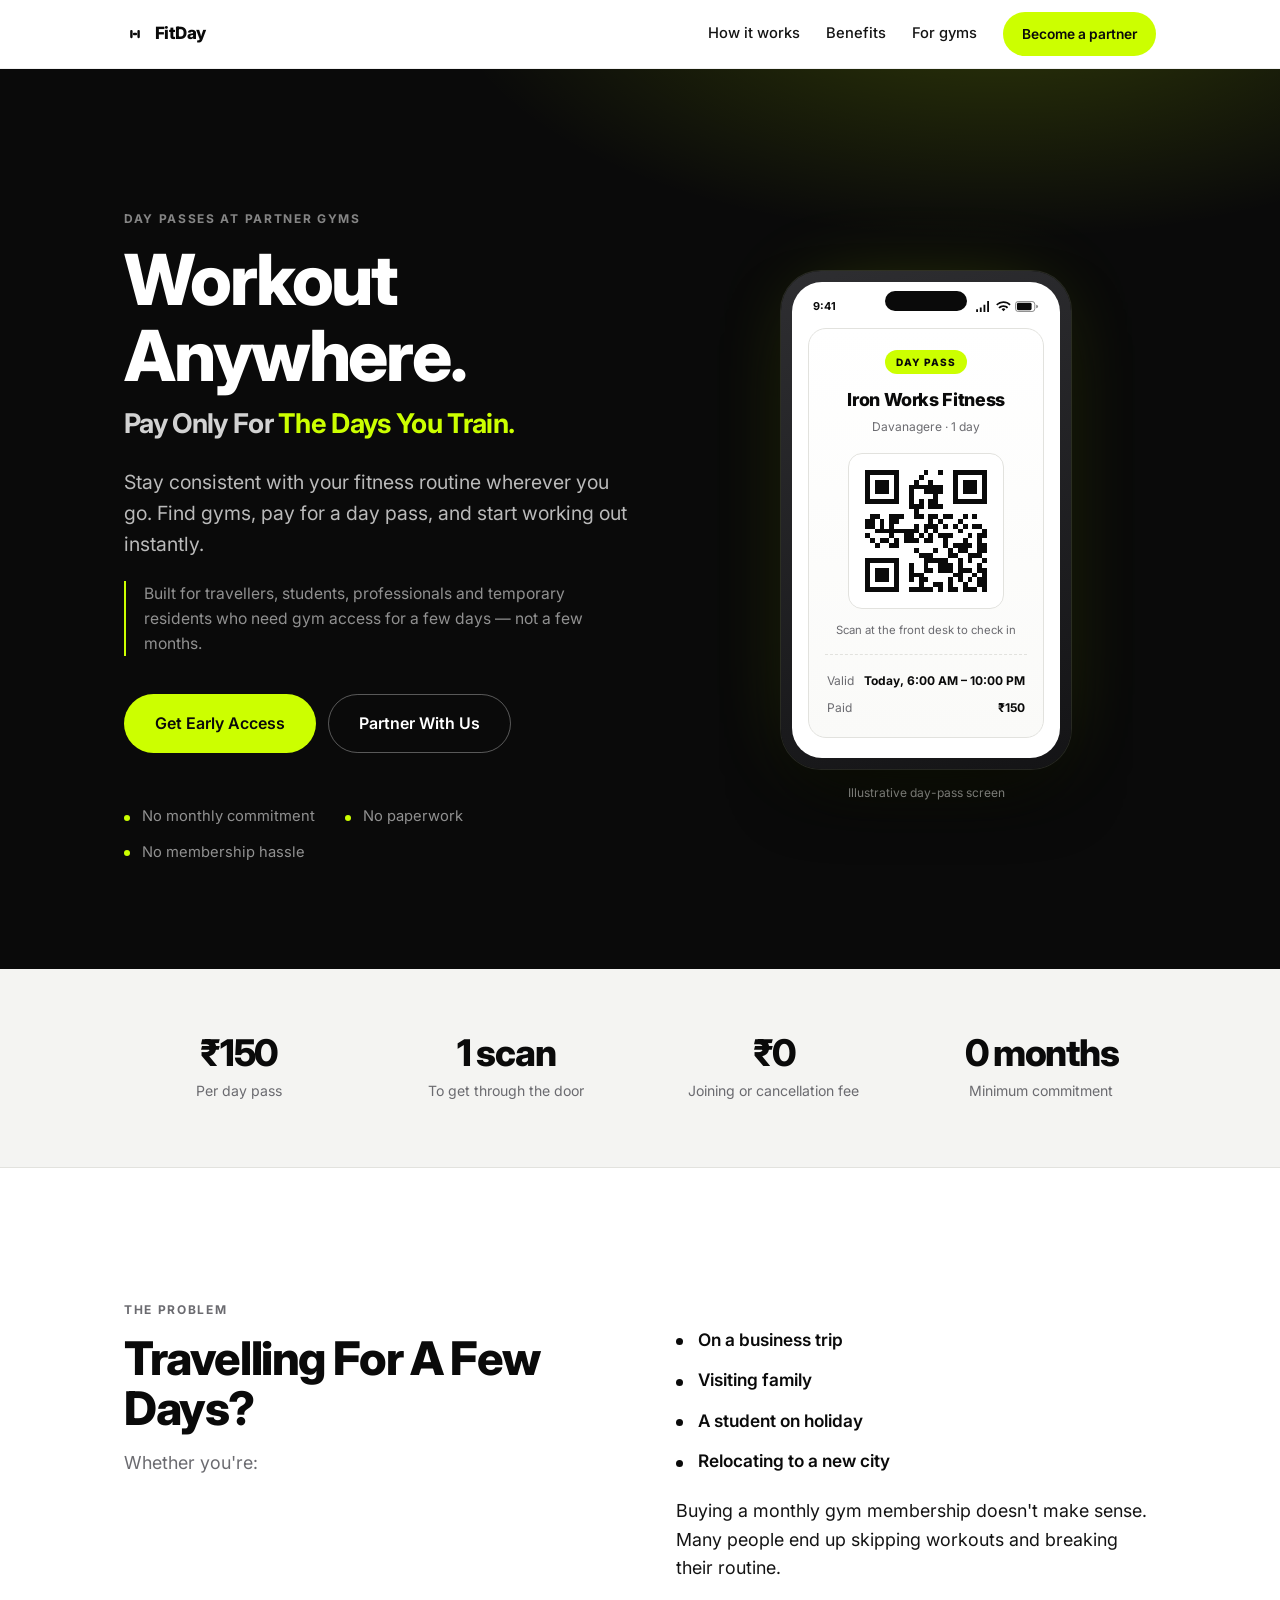
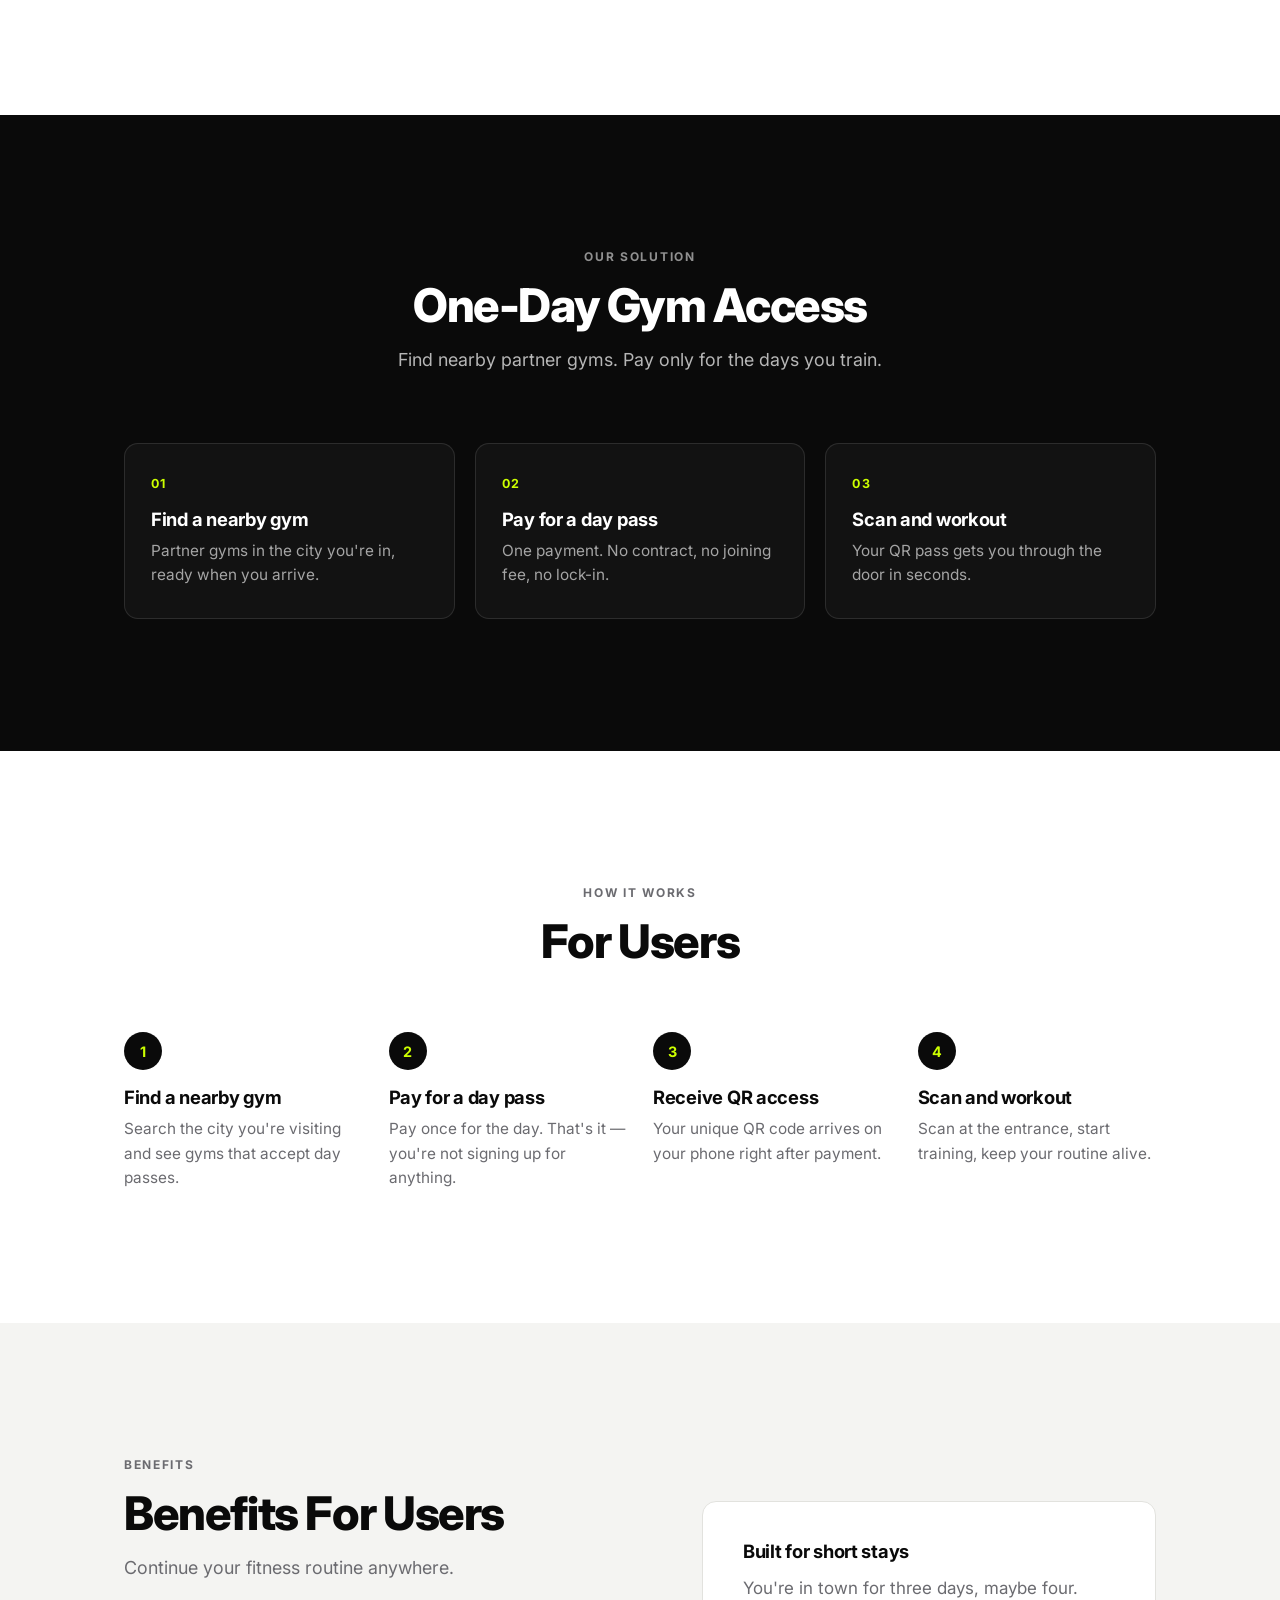
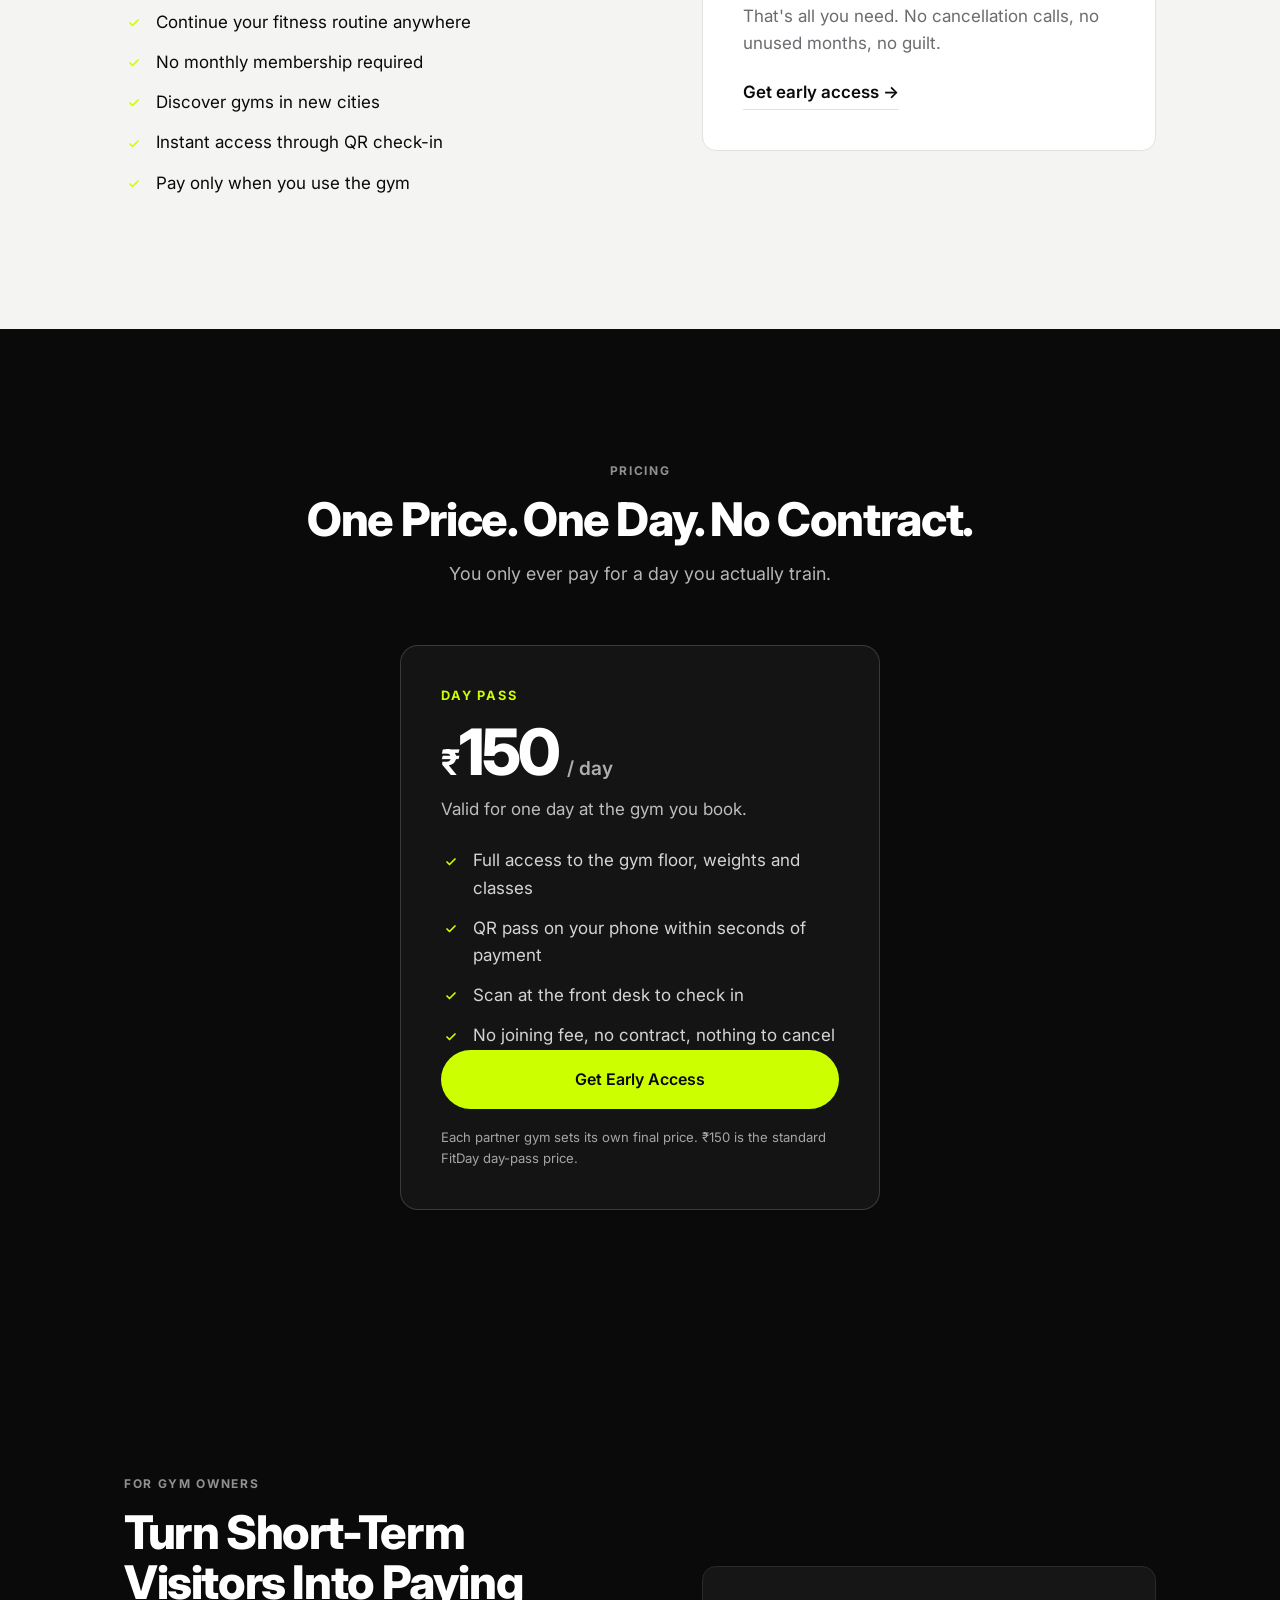
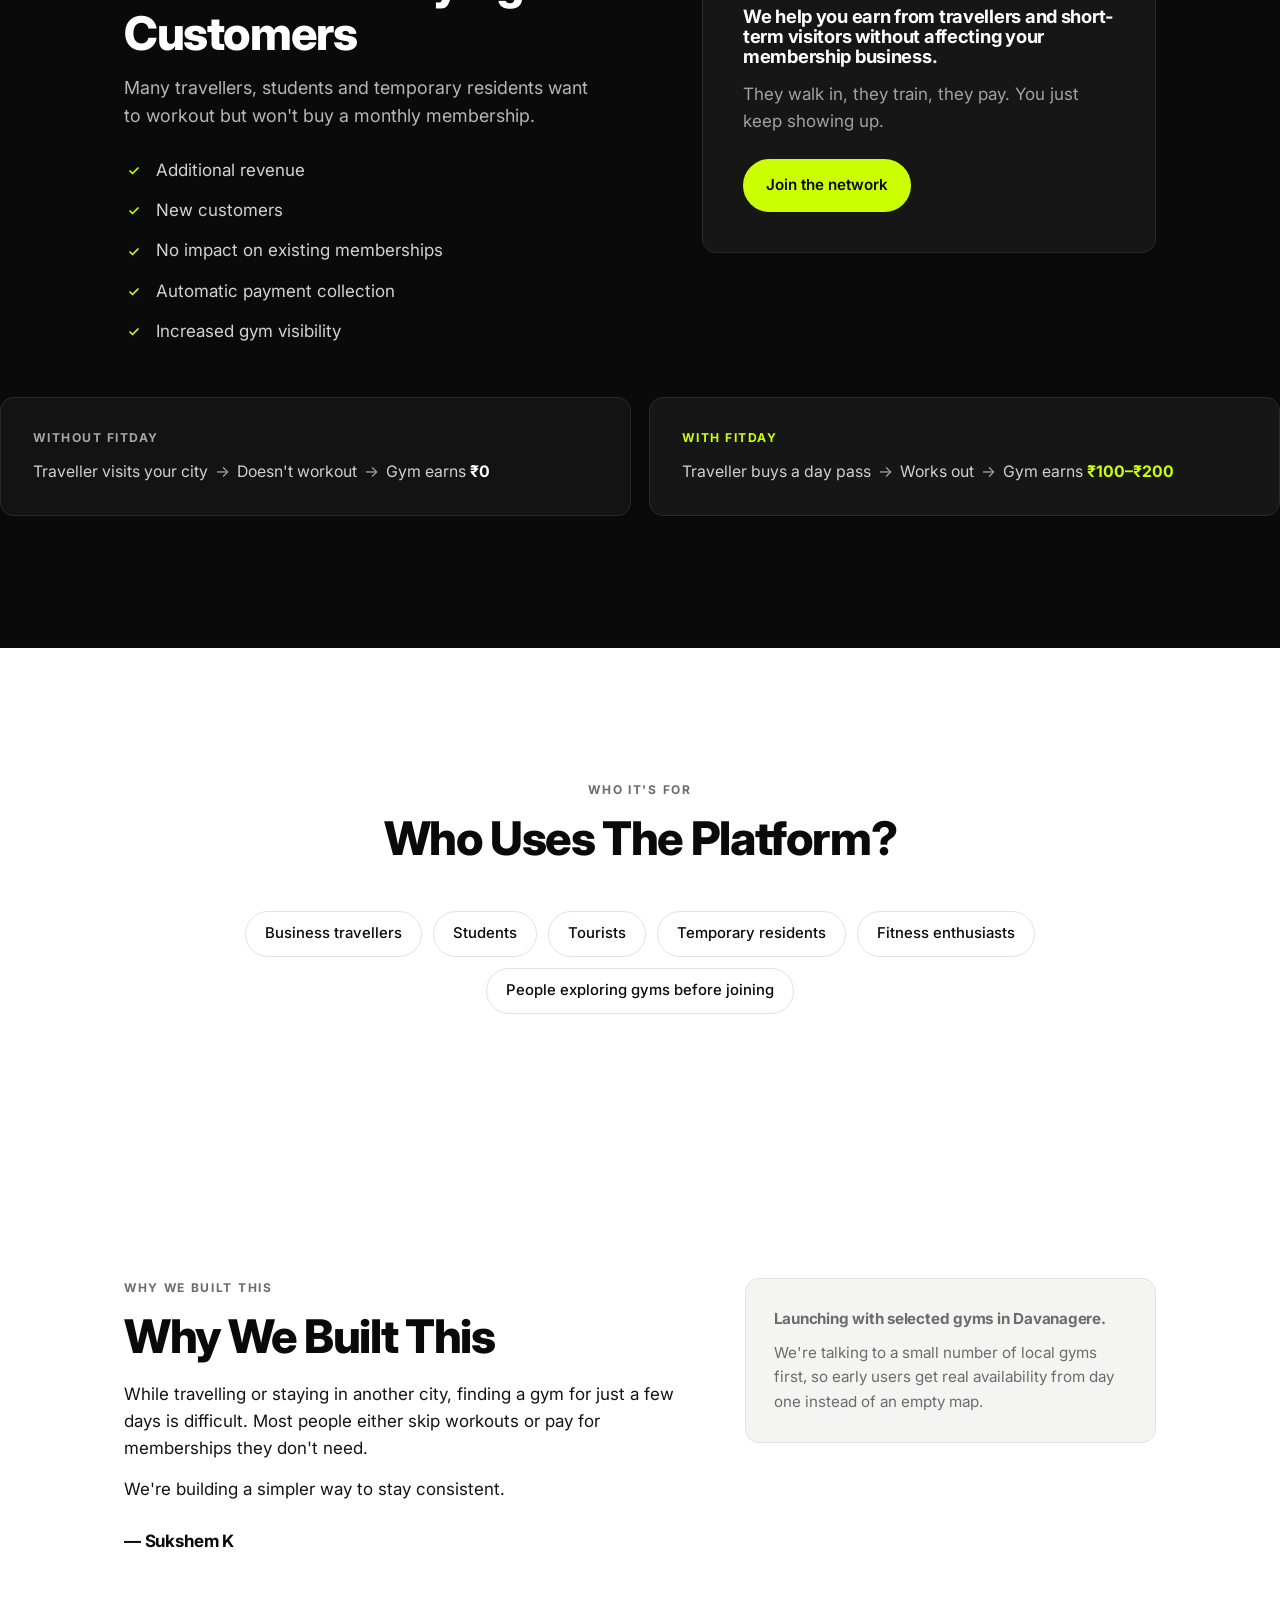
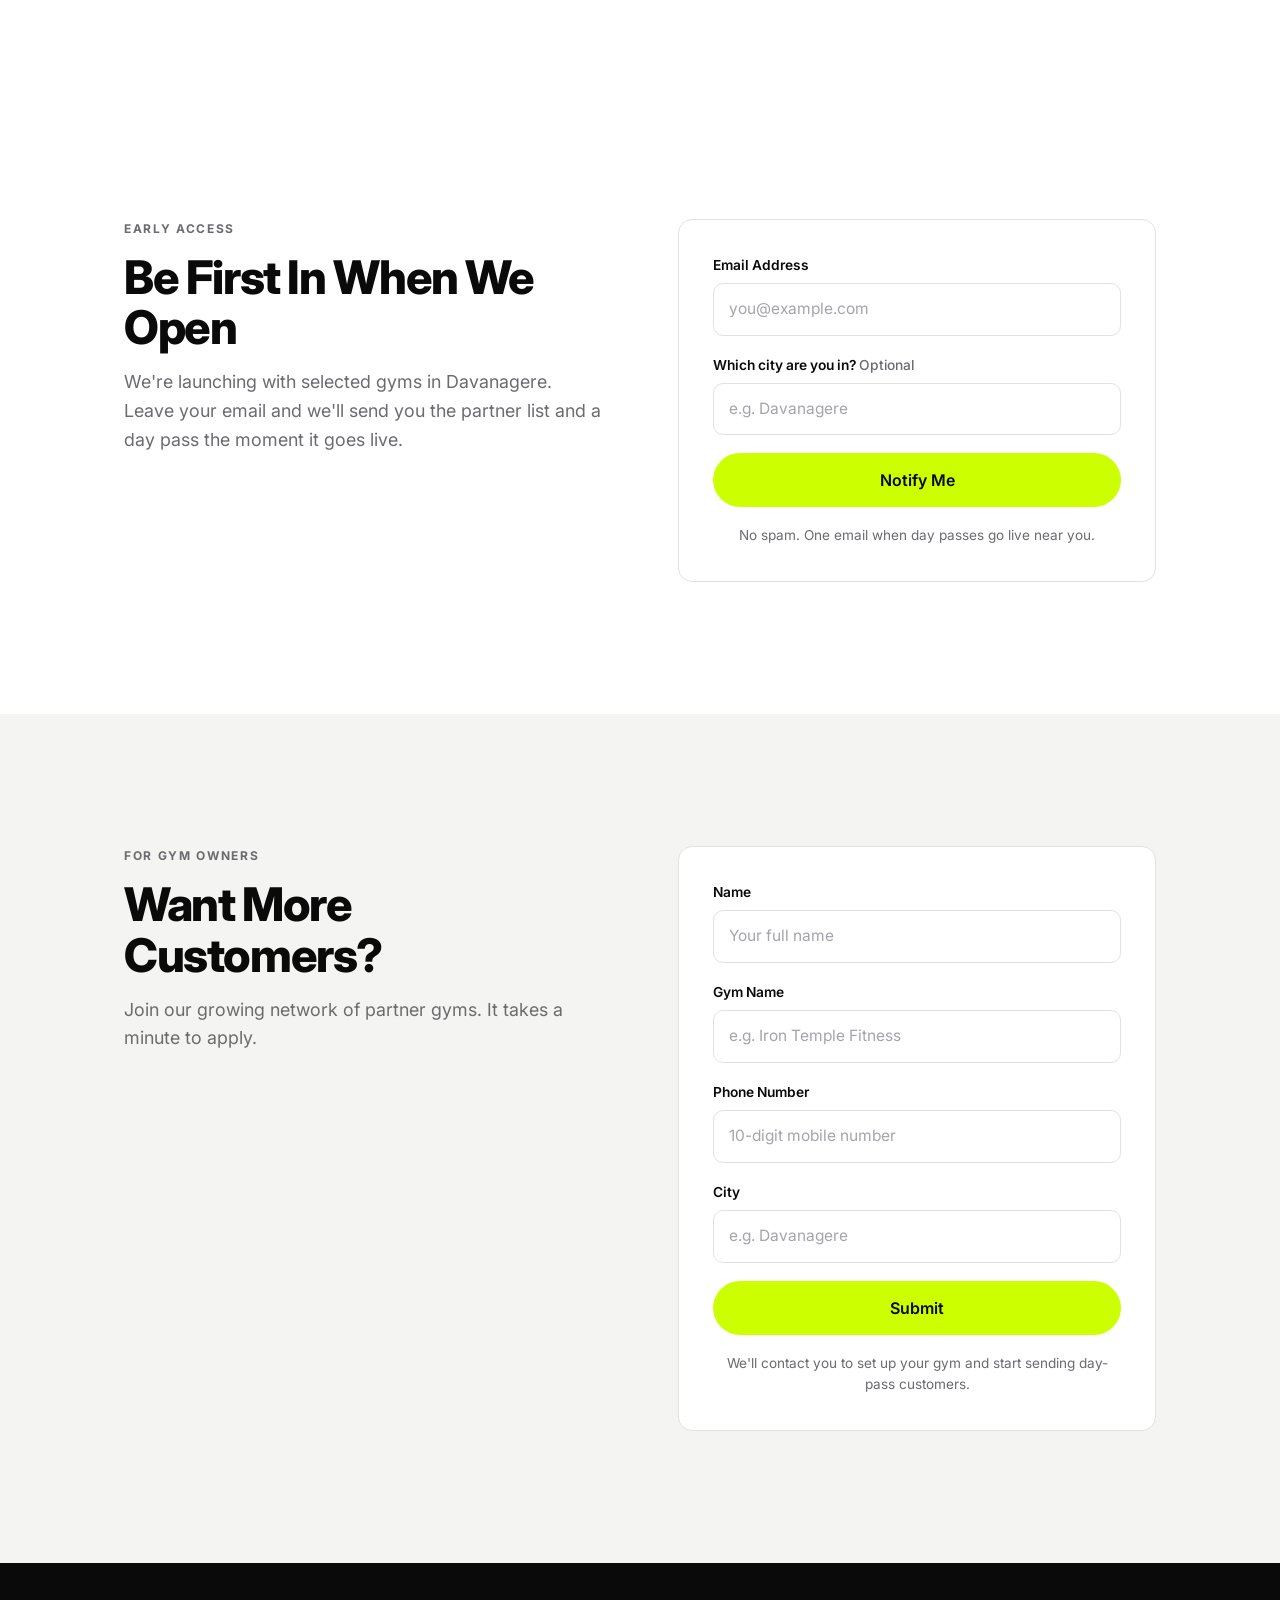
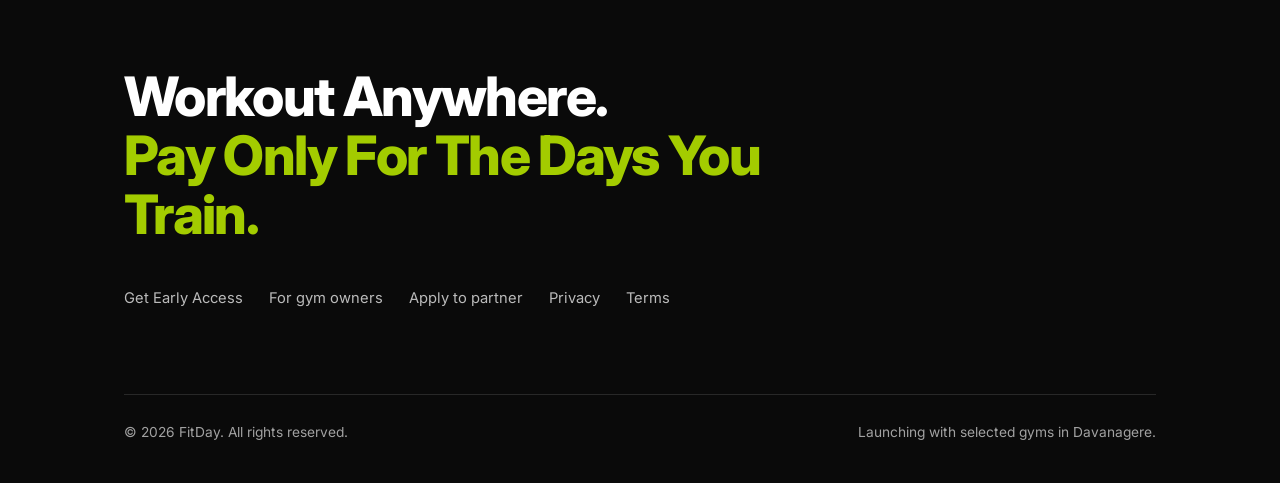
==== commit f6c6b562: "Fix invisible text bugs, deliver form leads, and add launch-ready SEO Bugs found by auditing the liv" ====
--- a/index.html
+++ b/index.html
@@ -5,12 +5,67 @@
 <meta name="viewport" content="width=device-width, initial-scale=1">
 <title>FitDay — Workout Anywhere. Pay Only For The Days You Train.</title>
 <meta name="description" content="Find gyms near you, pay for a day pass and start working out instantly. No monthly membership, no paperwork.">
+<link rel="canonical" href="https://brandsipdvg-glitch.github.io/fitday/">
+
+<meta property="og:type" content="website">
+<meta property="og:site_name" content="FitDay">
+<meta property="og:url" content="https://brandsipdvg-glitch.github.io/fitday/">
+<meta property="og:title" content="FitDay — Workout Anywhere. Pay Only For The Days You Train.">
+<meta property="og:description" content="Gym day passes for travellers, students and temporary residents. Pay for the day you train, scan a QR code and get straight in.">
+<meta property="og:image" content="https://brandsipdvg-glitch.github.io/fitday/og-image.png">
+<meta property="og:image:width" content="1200">
+<meta property="og:image:height" content="630">
+<meta property="og:locale" content="en_IN">
+<meta name="twitter:card" content="summary_large_image">
+<meta name="twitter:title" content="FitDay — Workout Anywhere. Pay Only For The Days You Train.">
+<meta name="twitter:description" content="Gym day passes for travellers, students and temporary residents. Pay for the day you train and get straight in.">
+<meta name="twitter:image" content="https://brandsipdvg-glitch.github.io/fitday/og-image.png">
+<meta name="theme-color" content="#0a0a0a">
+
 <link rel="icon" href="data:image/svg+xml,<svg xmlns='http://www.w3.org/2000/svg' viewBox='0 0 32 32'><rect width='32' height='32' rx='8' fill='%230A0A0A'/><rect x='9' y='10' width='3.5' height='12' rx='1.5' fill='%23CCFF00'/><rect x='19.5' y='10' width='3.5' height='12' rx='1.5' fill='%23CCFF00'/><rect x='13' y='14.2' width='6' height='3.6' rx='1.5' fill='%23CCFF00'/></svg>">
+<link rel="apple-touch-icon" href="https://brandsipdvg-glitch.github.io/fitday/og-image.png">
 <link rel="preconnect" href="https://fonts.googleapis.com">
 <link rel="preconnect" href="https://fonts.gstatic.com" crossorigin>
-<link href="https://fonts.googleapis.com/css2?family=Inter:wght@400;500;600;700;800&display=swap" rel="stylesheet">
+<link rel="stylesheet" href="https://fonts.googleapis.com/css2?family=Inter:wght@400;500;600;700;800&display=swap" rel="stylesheet">
 <script>document.documentElement.className += " js";</script>
 <link rel="stylesheet" href="styles.css">
+
+<script type="application/ld+json">
+{
+  "@context": "https://schema.org",
+  "@graph": [
+    {
+      "@type": "Organization",
+      "@id": "https://brandsipdvg-glitch.github.io/fitday/#org",
+      "name": "FitDay",
+      "url": "https://brandsipdvg-glitch.github.io/fitday/",
+      "logo": "https://brandsipdvg-glitch.github.io/fitday/og-image.png",
+      "description": "Gym day passes for travellers, students and temporary residents.",
+      "areaServed": { "@type": "City", "name": "Davanagere" },
+      "founder": { "@type": "Person", "name": "Sukshem K" }
+    },
+    {
+      "@type": "WebSite",
+      "@id": "https://brandsipdvg-glitch.github.io/fitday/#website",
+      "url": "https://brandsipdvg-glitch.github.io/fitday/",
+      "name": "FitDay",
+      "publisher": { "@id": "https://brandsipdvg-glitch.github.io/fitday/#org" },
+      "inLanguage": "en-IN"
+    },
+    {
+      "@type": "Service",
+      "name": "Gym Day Pass",
+      "provider": { "@id": "https://brandsipdvg-glitch.github.io/fitday/#org" },
+      "serviceType": "Single-day gym access",
+      "areaServed": { "@type": "City", "name": "Davanagere" },
+      "audience": {
+        "@type": "Audience",
+        "audienceType": "Business travellers, students, tourists and temporary residents"
+      }
+    }
+  ]
+}
+</script>
 </head>
 <body>
 
@@ -57,7 +112,7 @@
           who need gym access for a few days &mdash; not a few months.
         </p>
         <div class="hero-actions">
-          <a class="btn btn-primary btn-lg" href="#gym-owners">Find a Gym</a>
+          <a class="btn btn-primary btn-lg" href="#waitlist">Get Early Access</a>
           <a class="btn btn-ghost btn-lg" href="for-gyms.html">Partner With Us</a>
         </div>
         <ul class="hero-points">
@@ -82,7 +137,7 @@
 
             <div class="pass">
               <span class="pass-eyebrow">Day pass</span>
-              <h2 class="pass-gym">Iron Works Fitness</h2>
+              <p class="pass-gym">Iron Works Fitness</p>
               <p class="pass-meta">Davanagere &middot; 1 day</p>
 
               <div class="pass-qr"><svg viewBox="0 0 27 27" shape-rendering="crispEdges" aria-hidden="true"><path fill="currentColor" d="M1 1h1v1h-1zM2 1h1v1h-1zM3 1h1v1h-1zM4 1h1v1h-1zM5 1h1v1h-1zM6 1h1v1h-1zM7 1h1v1h-1zM13 1h1v1h-1zM16 1h1v1h-1zM19 1h1v1h-1zM20 1h1v1h-1zM21 1h1v1h-1zM22 1h1v1h-1zM23 1h1v1h-1zM24 1h1v1h-1zM25 1h1v1h-1zM1 2h1v1h-1zM7 2h1v1h-1zM12 2h1v1h-1zM19 2h1v1h-1zM25 2h1v1h-1zM1 3h1v1h-1zM3 3h1v1h-1zM4 3h1v1h-1zM5 3h1v1h-1zM7 3h1v1h-1zM11 3h1v1h-1zM14 3h1v1h-1zM19 3h1v1h-1zM21 3h1v1h-1zM22 3h1v1h-1zM23 3h1v1h-1zM25 3h1v1h-1zM1 4h1v1h-1zM3 4h1v1h-1zM4 4h1v1h-1zM5 4h1v1h-1zM7 4h1v1h-1zM10 4h1v1h-1zM11 4h1v1h-1zM12 4h1v1h-1zM13 4h1v1h-1zM14 4h1v1h-1zM15 4h1v1h-1zM16 4h1v1h-1zM19 4h1v1h-1zM21 4h1v1h-1zM22 4h1v1h-1zM23 4h1v1h-1zM25 4h1v1h-1zM1 5h1v1h-1zM3 5h1v1h-1zM4 5h1v1h-1zM5 5h1v1h-1zM7 5h1v1h-1zM10 5h1v1h-1zM13 5h1v1h-1zM14 5h1v1h-1zM15 5h1v1h-1zM16 5h1v1h-1zM19 5h1v1h-1zM21 5h1v1h-1zM22 5h1v1h-1zM23 5h1v1h-1zM25 5h1v1h-1zM1 6h1v1h-1zM7 6h1v1h-1zM10 6h1v1h-1zM15 6h1v1h-1zM19 6h1v1h-1zM25 6h1v1h-1zM1 7h1v1h-1zM2 7h1v1h-1zM3 7h1v1h-1zM4 7h1v1h-1zM5 7h1v1h-1zM6 7h1v1h-1zM7 7h1v1h-1zM10 7h1v1h-1zM12 7h1v1h-1zM14 7h1v1h-1zM15 7h1v1h-1zM19 7h1v1h-1zM20 7h1v1h-1zM21 7h1v1h-1zM22 7h1v1h-1zM23 7h1v1h-1zM24 7h1v1h-1zM25 7h1v1h-1zM10 8h1v1h-1zM11 8h1v1h-1zM12 8h1v1h-1zM14 8h1v1h-1zM15 8h1v1h-1zM16 8h1v1h-1zM11 9h1v1h-1zM2 10h1v1h-1zM3 10h1v1h-1zM6 10h1v1h-1zM7 10h1v1h-1zM8 10h1v1h-1zM11 10h1v1h-1zM12 10h1v1h-1zM14 10h1v1h-1zM15 10h1v1h-1zM17 10h1v1h-1zM18 10h1v1h-1zM21 10h1v1h-1zM23 10h1v1h-1zM1 11h1v1h-1zM2 11h1v1h-1zM4 11h1v1h-1zM6 11h1v1h-1zM7 11h1v1h-1zM14 11h1v1h-1zM16 11h1v1h-1zM20 11h1v1h-1zM1 12h1v1h-1zM2 12h1v1h-1zM4 12h1v1h-1zM6 12h1v1h-1zM11 12h1v1h-1zM13 12h1v1h-1zM14 12h1v1h-1zM15 12h1v1h-1zM17 12h1v1h-1zM19 12h1v1h-1zM21 12h1v1h-1zM23 12h1v1h-1zM24 12h1v1h-1zM3 13h1v1h-1zM4 13h1v1h-1zM5 13h1v1h-1zM6 13h1v1h-1zM7 13h1v1h-1zM8 13h1v1h-1zM9 13h1v1h-1zM10 13h1v1h-1zM11 13h1v1h-1zM13 13h1v1h-1zM15 13h1v1h-1zM20 13h1v1h-1zM25 13h1v1h-1zM1 14h1v1h-1zM6 14h1v1h-1zM9 14h1v1h-1zM10 14h1v1h-1zM12 14h1v1h-1zM14 14h1v1h-1zM16 14h1v1h-1zM17 14h1v1h-1zM18 14h1v1h-1zM22 14h1v1h-1zM24 14h1v1h-1zM25 14h1v1h-1zM2 15h1v1h-1zM4 15h1v1h-1zM5 15h1v1h-1zM7 15h1v1h-1zM9 15h1v1h-1zM10 15h1v1h-1zM11 15h1v1h-1zM13 15h1v1h-1zM14 15h1v1h-1zM17 15h1v1h-1zM21 15h1v1h-1zM24 15h1v1h-1zM3 16h1v1h-1zM6 16h1v1h-1zM7 16h1v1h-1zM17 16h1v1h-1zM19 16h1v1h-1zM20 16h1v1h-1zM21 16h1v1h-1zM22 16h1v1h-1zM24 16h1v1h-1zM25 16h1v1h-1zM11 17h1v1h-1zM15 17h1v1h-1zM18 17h1v1h-1zM20 17h1v1h-1zM21 17h1v1h-1zM24 17h1v1h-1zM25 17h1v1h-1zM12 18h1v1h-1zM13 18h1v1h-1zM14 18h1v1h-1zM18 18h1v1h-1zM19 18h1v1h-1zM22 18h1v1h-1zM23 18h1v1h-1zM24 18h1v1h-1zM1 19h1v1h-1zM2 19h1v1h-1zM3 19h1v1h-1zM4 19h1v1h-1zM5 19h1v1h-1zM6 19h1v1h-1zM7 19h1v1h-1zM13 19h1v1h-1zM14 19h1v1h-1zM15 19h1v1h-1zM16 19h1v1h-1zM17 19h1v1h-1zM20 19h1v1h-1zM22 19h1v1h-1zM25 19h1v1h-1zM1 20h1v1h-1zM7 20h1v1h-1zM10 20h1v1h-1zM13 20h1v1h-1zM16 20h1v1h-1zM17 20h1v1h-1zM18 20h1v1h-1zM20 20h1v1h-1zM24 20h1v1h-1zM1 21h1v1h-1zM3 21h1v1h-1zM4 21h1v1h-1zM5 21h1v1h-1zM7 21h1v1h-1zM10 21h1v1h-1zM13 21h1v1h-1zM14 21h1v1h-1zM16 21h1v1h-1zM17 21h1v1h-1zM18 21h1v1h-1zM20 21h1v1h-1zM21 21h1v1h-1zM22 21h1v1h-1zM24 21h1v1h-1zM25 21h1v1h-1zM1 22h1v1h-1zM3 22h1v1h-1zM4 22h1v1h-1zM5 22h1v1h-1zM7 22h1v1h-1zM10 22h1v1h-1zM11 22h1v1h-1zM12 22h1v1h-1zM19 22h1v1h-1zM20 22h1v1h-1zM23 22h1v1h-1zM25 22h1v1h-1zM1 23h1v1h-1zM3 23h1v1h-1zM4 23h1v1h-1zM5 23h1v1h-1zM7 23h1v1h-1zM10 23h1v1h-1zM12 23h1v1h-1zM13 23h1v1h-1zM18 23h1v1h-1zM20 23h1v1h-1zM22 23h1v1h-1zM24 23h1v1h-1zM25 23h1v1h-1zM1 24h1v1h-1zM7 24h1v1h-1zM12 24h1v1h-1zM15 24h1v1h-1zM16 24h1v1h-1zM18 24h1v1h-1zM21 24h1v1h-1zM24 24h1v1h-1zM25 24h1v1h-1zM1 25h1v1h-1zM2 25h1v1h-1zM3 25h1v1h-1zM4 25h1v1h-1zM5 25h1v1h-1zM6 25h1v1h-1zM7 25h1v1h-1zM10 25h1v1h-1zM11 25h1v1h-1zM12 25h1v1h-1zM13 25h1v1h-1zM14 25h1v1h-1zM16 25h1v1h-1zM18 25h1v1h-1zM19 25h1v1h-1zM21 25h1v1h-1zM22 25h1v1h-1zM23 25h1v1h-1zM25 25h1v1h-1z"/></svg></div>
@@ -103,6 +158,27 @@
         </div>
         <figcaption class="mock-caption">Illustrative day-pass screen</figcaption>
       </figure>
+    </div>
+  </section>
+
+  <section class="stats-band" aria-label="FitDay at a glance">
+    <div class="container stats">
+      <div class="stat reveal">
+        <span class="stat-num">&#8377;150</span>
+        <span class="stat-label">Per day pass</span>
+      </div>
+      <div class="stat reveal">
+        <span class="stat-num">1 scan</span>
+        <span class="stat-label">To get through the door</span>
+      </div>
+      <div class="stat reveal">
+        <span class="stat-num">&#8377;0</span>
+        <span class="stat-label">Joining or cancellation fee</span>
+      </div>
+      <div class="stat reveal">
+        <span class="stat-num">0 months</span>
+        <span class="stat-label">Minimum commitment</span>
+      </div>
     </div>
   </section>
 
@@ -207,7 +283,35 @@
           You're in town for three days, maybe four. That's all you need.
           No cancellation calls, no unused months, no guilt.
         </p>
-        <a class="link-arrow" href="#gym-owners">Find a gym &rarr;</a>
+        <a class="link-arrow" href="#waitlist">Get early access &rarr;</a>
+      </div>
+    </div>
+  </section>
+
+  <section class="section section-dark" id="pricing">
+    <div class="container">
+      <div class="centered reveal">
+        <p class="eyebrow">Pricing</p>
+        <h2>One Price. One Day. No Contract.</h2>
+        <p class="lede lede-light">You only ever pay for a day you actually train.</p>
+      </div>
+
+      <div class="price-wrap reveal">
+        <div class="price-card">
+          <p class="price-name">Day Pass</p>
+          <p class="price-amount"><span class="price-cur">&#8377;</span>150<span class="price-unit">/ day</span></p>
+          <p class="price-sub">Valid for one day at the gym you book.</p>
+          <ul class="ticks ticks-light price-ticks">
+            <li>Full access to the gym floor, weights and classes</li>
+            <li>QR pass on your phone within seconds of payment</li>
+            <li>Scan at the front desk to check in</li>
+            <li>No joining fee, no contract, nothing to cancel</li>
+          </ul>
+          <a class="btn btn-primary btn-lg btn-block" href="#waitlist">Get Early Access</a>
+          <p class="price-note">
+            Each partner gym sets its own final price. &#8377;150 is the standard FitDay day-pass price.
+          </p>
+        </div>
       </div>
     </div>
   </section>
@@ -293,6 +397,42 @@
     </div>
   </section>
 
+  <section class="section" id="waitlist">
+    <div class="container form-wrap">
+      <div class="reveal">
+        <p class="eyebrow">Early access</p>
+        <h2>Be First In When We Open</h2>
+        <p class="lede">
+          We're launching with selected gyms in Davanagere. Leave your email and
+          we'll send you the partner list and a day pass the moment it goes live.
+        </p>
+      </div>
+
+      <form class="form reveal" id="waitlist-form" data-form="waitlist" novalidate>
+        <div class="field">
+          <label for="wait-email">Email Address</label>
+          <input type="email" id="wait-email" name="email" placeholder="you@example.com" autocomplete="email" required>
+          <span class="error"></span>
+        </div>
+
+        <div class="field">
+          <label for="wait-city">Which city are you in? <span class="optional">Optional</span></label>
+          <input type="text" id="wait-city" name="city" placeholder="e.g. Davanagere" autocomplete="address-level2">
+          <span class="error"></span>
+        </div>
+
+        <div class="hp" aria-hidden="true">
+          <label for="wait-hp">Leave this field empty</label>
+          <input type="text" id="wait-hp" name="_gotcha" tabindex="-1" autocomplete="off">
+        </div>
+
+        <button class="btn btn-primary btn-lg btn-block" type="submit">Notify Me</button>
+        <p class="form-note">No spam. One email when day passes go live near you.</p>
+        <p class="form-status" data-status role="status" aria-live="polite" tabindex="-1" hidden></p>
+      </form>
+    </div>
+  </section>
+
   <section class="section section-soft" id="gym-owners">
     <div class="container form-wrap">
       <div class="reveal">
@@ -303,29 +443,34 @@
         </p>
       </div>
 
-      <form class="form reveal" id="partner-form" novalidate>
+      <form class="form reveal" id="partner-form" data-form="partner" novalidate>
         <div class="field">
           <label for="name">Name</label>
           <input type="text" id="name" name="name" placeholder="Your full name" autocomplete="name" required>
-          <span class="error" data-error-for="name"></span>
+          <span class="error"></span>
         </div>
 
         <div class="field">
           <label for="gym">Gym Name</label>
-          <input type="text" id="gym" name="gym" placeholder="e.g. Iron Temple Fitness" required>
-          <span class="error" data-error-for="gym"></span>
+          <input type="text" id="gym" name="gym" placeholder="e.g. Iron Temple Fitness" autocomplete="organization" required>
+          <span class="error"></span>
         </div>
 
         <div class="field">
           <label for="phone">Phone Number</label>
-          <input type="tel" id="phone" name="phone" placeholder="10-digit mobile number" autocomplete="tel" required>
-          <span class="error" data-error-for="phone"></span>
+          <input type="tel" id="phone" name="phone" placeholder="10-digit mobile number" autocomplete="tel" inputmode="numeric" required>
+          <span class="error"></span>
         </div>
 
         <div class="field">
           <label for="city">City</label>
-          <input type="text" id="city" name="city" placeholder="e.g. Davanagere" required>
-          <span class="error" data-error-for="city"></span>
+          <input type="text" id="city" name="city" placeholder="e.g. Davanagere" autocomplete="address-level2" required>
+          <span class="error"></span>
+        </div>
+
+        <div class="hp" aria-hidden="true">
+          <label for="partner-hp">Leave this field empty</label>
+          <input type="text" id="partner-hp" name="_gotcha" tabindex="-1" autocomplete="off">
         </div>
 
         <button class="btn btn-primary btn-lg btn-block" type="submit">Submit</button>
@@ -334,9 +479,7 @@
           We'll contact you to set up your gym and start sending day-pass customers.
         </p>
 
-        <p class="form-success" id="form-success" role="status" hidden>
-          Thanks — you're on the list. We'll reach out shortly.
-        </p>
+        <p class="form-status" data-status role="status" aria-live="polite" tabindex="-1" hidden></p>
       </form>
     </div>
   </section>
@@ -345,13 +488,21 @@
 
 <footer class="site-footer">
   <div class="container">
-    <h2 class="footer-tagline">
+    <p class="footer-tagline">
       Workout Anywhere.<br>
       <span class="accent">Pay Only For The Days You Train.</span>
-    </h2>
+    </p>
+
+    <nav class="footer-nav" aria-label="Footer">
+      <a href="#waitlist">Get Early Access</a>
+      <a href="for-gyms.html">For gym owners</a>
+      <a href="for-gyms.html#apply">Apply to partner</a>
+      <a href="privacy.html">Privacy</a>
+      <a href="terms.html">Terms</a>
+    </nav>
+
     <div class="footer-bottom">
       <p>&copy; <span id="year">2026</span> FitDay. All rights reserved.</p>
-      <p><a class="footer-link" href="for-gyms.html">For gym owners</a></p>
       <p>Launching with selected gyms in Davanagere.</p>
     </div>
   </div>
--- a/styles.css
+++ b/styles.css
@@ -7,6 +7,7 @@
   --line: #e2e2de;
   --accent: #ccff00;
   --accent-deep: #a3cc00;
+  --accent-ink: #556f00;
   --radius: 14px;
   --container: 1080px;
   --header-h: 68px;
@@ -102,6 +103,7 @@
   padding: 13px 22px;
   border: 1px solid transparent;
   border-radius: 999px;
+  font-family: inherit;
   font-size: 0.95rem;
   font-weight: 600;
   text-decoration: none;
@@ -134,6 +136,13 @@
   color: var(--paper);
   border-color: rgba(255, 255, 255, 0.28);
 }
+
+.hero .btn-ghost {
+  color: var(--paper);
+  border-color: rgba(255, 255, 255, 0.32);
+}
+
+.hero .btn-ghost:hover { border-color: var(--paper); }
 
 .section-dark .btn-ghost:hover { border-color: var(--paper); }
 
@@ -370,13 +379,15 @@
   padding: 18px 16px 16px;
   text-align: center;
   background: linear-gradient(180deg, #ffffff, #fafaf8);
+  color: var(--ink);
 }
 
 .pass-eyebrow {
   display: inline-block;
   padding: 4px 11px;
   border-radius: 999px;
-  background: rgba(204, 255, 0, 0.42);
+  background: var(--accent);
+  color: var(--ink);
   font-size: 0.63rem;
   font-weight: 800;
   letter-spacing: 0.1em;
@@ -386,7 +397,9 @@
 .pass-gym {
   margin-top: 12px;
   font-size: 1.12rem;
+  font-weight: 800;
   letter-spacing: -0.02em;
+  color: var(--ink);
 }
 
 .pass-meta {
@@ -436,7 +449,7 @@
 
 .mock-caption {
   font-size: 0.75rem;
-  color: rgba(255, 255, 255, 0.4);
+  color: rgba(255, 255, 255, 0.66);
   text-align: center;
 }
 
@@ -645,7 +658,7 @@
   font-weight: 700;
   letter-spacing: 0.12em;
   text-transform: uppercase;
-  color: rgba(255, 255, 255, 0.45);
+  color: rgba(255, 255, 255, 0.62);
 }
 
 .compare-col-accent .compare-tag { color: var(--accent); }
@@ -658,7 +671,7 @@
 .compare-flow .arrow {
   display: inline-block;
   margin: 0 3px;
-  color: rgba(255, 255, 255, 0.35);
+  color: rgba(255, 255, 255, 0.62);
 }
 
 .compare-flow strong {
@@ -742,6 +755,7 @@
   border: 1px solid var(--line);
   border-radius: var(--radius);
   background: var(--paper);
+  color: var(--ink);
 }
 
 .field { display: grid; gap: 7px; }
@@ -799,6 +813,190 @@
   font-weight: 600;
 }
 
+/* Stats band */
+
+.stats-band {
+  padding: clamp(40px, 6vw, 64px) 0;
+  background: var(--soft);
+  border-bottom: 1px solid var(--line);
+}
+
+.stats {
+  display: grid;
+  grid-template-columns: repeat(4, 1fr);
+  gap: clamp(20px, 3vw, 40px);
+  text-align: center;
+}
+
+.stat-num {
+  display: block;
+  font-size: clamp(1.6rem, 3.4vw, 2.3rem);
+  font-weight: 800;
+  letter-spacing: -0.035em;
+  line-height: 1.1;
+}
+
+.stat-label {
+  display: block;
+  margin-top: 7px;
+  font-size: 0.88rem;
+  color: var(--muted);
+}
+
+/* Pricing */
+
+.price-wrap {
+  margin-top: clamp(36px, 5vw, 56px);
+  display: flex;
+  justify-content: center;
+}
+
+.price-card {
+  width: 100%;
+  max-width: 480px;
+  padding: clamp(28px, 4vw, 40px);
+  border: 1px solid rgba(255, 255, 255, 0.16);
+  border-radius: 18px;
+  background: rgba(255, 255, 255, 0.045);
+}
+
+.price-name {
+  font-size: 0.8rem;
+  font-weight: 700;
+  letter-spacing: 0.14em;
+  text-transform: uppercase;
+  color: var(--accent);
+}
+
+.price-amount {
+  display: flex;
+  align-items: baseline;
+  gap: 2px;
+  margin-top: 14px;
+  font-size: clamp(3rem, 8vw, 4rem);
+  font-weight: 800;
+  letter-spacing: -0.045em;
+  line-height: 1;
+}
+
+.price-cur { font-size: 0.55em; font-weight: 700; }
+
+.price-unit {
+  margin-left: 6px;
+  font-size: 0.3em;
+  font-weight: 600;
+  letter-spacing: 0;
+  color: rgba(255, 255, 255, 0.66);
+}
+
+.price-sub {
+  margin-top: 12px;
+  color: rgba(255, 255, 255, 0.72);
+}
+
+.price-ticks { margin-top: 24px; }
+
+.price-note {
+  margin-top: 18px;
+  font-size: 0.82rem;
+  color: rgba(255, 255, 255, 0.62);
+}
+
+/* Form */
+
+.hp {
+  position: absolute;
+  left: -9999px;
+  width: 1px;
+  height: 1px;
+  overflow: hidden;
+}
+
+.optional {
+  font-weight: 500;
+  color: var(--muted);
+}
+
+.form-status {
+  padding: 13px 16px;
+  border-radius: 10px;
+  font-size: 0.92rem;
+  font-weight: 600;
+  outline: none;
+}
+
+.form-status-ok {
+  background: rgba(204, 255, 0, 0.35);
+  border: 1px solid var(--accent-deep);
+}
+
+.form-status-error {
+  background: #fff1f1;
+  border: 1px solid #e5484d;
+  color: #a1161a;
+}
+
+.btn:disabled {
+  opacity: 0.6;
+  cursor: progress;
+}
+
+/* Footer */
+
+.footer-nav {
+  margin-top: clamp(30px, 4vw, 44px);
+  display: flex;
+  flex-wrap: wrap;
+  gap: 10px 26px;
+  font-size: 0.92rem;
+}
+
+.footer-nav a {
+  color: rgba(255, 255, 255, 0.72);
+  text-decoration: none;
+  border-bottom: 1px solid transparent;
+  padding-bottom: 2px;
+}
+
+.footer-nav a:hover { color: var(--paper); border-bottom-color: rgba(255, 255, 255, 0.5); }
+
+/* Legal pages */
+
+.legal { padding: clamp(48px, 7vw, 88px) 0; }
+
+.legal-inner { max-width: 720px; }
+
+.legal h2 {
+  margin-top: clamp(32px, 4vw, 44px);
+  font-size: clamp(1.3rem, 2.4vw, 1.6rem);
+}
+
+.legal h3 {
+  margin-top: 24px;
+  font-size: 1.05rem;
+}
+
+.legal p,
+.legal li {
+  margin-top: 12px;
+  color: var(--muted);
+  line-height: 1.65;
+}
+
+.legal ul,
+.legal ol {
+  margin: 12px 0 0;
+  padding-left: 22px;
+}
+
+.legal a { color: var(--ink); font-weight: 600; }
+
+.legal-meta {
+  margin-top: 16px;
+  font-size: 0.88rem;
+  color: var(--muted);
+}
+
 /* Footer */
 
 .site-footer {
@@ -809,6 +1007,9 @@
 
 .footer-tagline {
   font-size: clamp(1.9rem, 5.6vw, 3.4rem);
+  font-weight: 800;
+  line-height: 1.08;
+  letter-spacing: -0.03em;
   max-width: 18ch;
 }
 
@@ -821,7 +1022,7 @@
   justify-content: space-between;
   gap: 10px;
   font-size: 0.86rem;
-  color: rgba(255, 255, 255, 0.45);
+  color: rgba(255, 255, 255, 0.62);
 }
 
 /* Partner page */
@@ -997,7 +1198,7 @@
   font-size: 0.76rem;
   font-weight: 700;
   letter-spacing: 0.1em;
-  color: var(--accent-deep);
+  color: var(--accent-ink);
 }
 
 .audience-card p {
@@ -1043,7 +1244,7 @@
   font-weight: 700;
   letter-spacing: 0.12em;
   text-transform: uppercase;
-  color: rgba(255, 255, 255, 0.45);
+  color: rgba(255, 255, 255, 0.62);
 }
 
 .dash-tabs {
@@ -1089,7 +1290,7 @@
   font-weight: 700;
   letter-spacing: 0.1em;
   text-transform: uppercase;
-  color: rgba(255, 255, 255, 0.42);
+  color: rgba(255, 255, 255, 0.66);
 }
 
 .dash-stat-value {
@@ -1123,7 +1324,7 @@
   display: flex;
   justify-content: space-between;
   font-size: 0.68rem;
-  color: rgba(255, 255, 255, 0.35);
+  color: rgba(255, 255, 255, 0.62);
 }
 
 .dash-panel {
@@ -1147,7 +1348,7 @@
   font-weight: 700;
   letter-spacing: 0.12em;
   text-transform: uppercase;
-  color: rgba(255, 255, 255, 0.45);
+  color: rgba(255, 255, 255, 0.62);
 }
 
 .dash-pill {
@@ -1181,7 +1382,7 @@
 .dash-sub {
   display: block;
   font-size: 0.78rem;
-  color: rgba(255, 255, 255, 0.45);
+  color: rgba(255, 255, 255, 0.62);
 }
 
 .dash-label { color: rgba(255, 255, 255, 0.55); font-size: 0.86rem; }
@@ -1214,7 +1415,7 @@
 .dash-note {
   margin-top: 12px;
   font-size: 0.78rem;
-  color: rgba(255, 255, 255, 0.4);
+  color: rgba(255, 255, 255, 0.66);
 }
 
 .dash-pair {
@@ -1367,6 +1568,8 @@
   .steps { grid-template-columns: repeat(2, 1fr); }
 
   .card-feature { order: 2; }
+
+  .stats { grid-template-columns: repeat(2, 1fr); }
 }
 
 @media (max-width: 720px) {
@@ -1397,6 +1600,12 @@
   .pillars,
   .steps { grid-template-columns: 1fr; gap: 18px; }
 
+  .stats { grid-template-columns: 1fr; }
+
+  .footer-nav { gap: 2px 26px; }
+
+  .footer-nav a { padding: 10px 0; }
+
   .footer-bottom { flex-direction: column; }
 
   .dash-bar { flex-wrap: wrap; row-gap: 10px; }
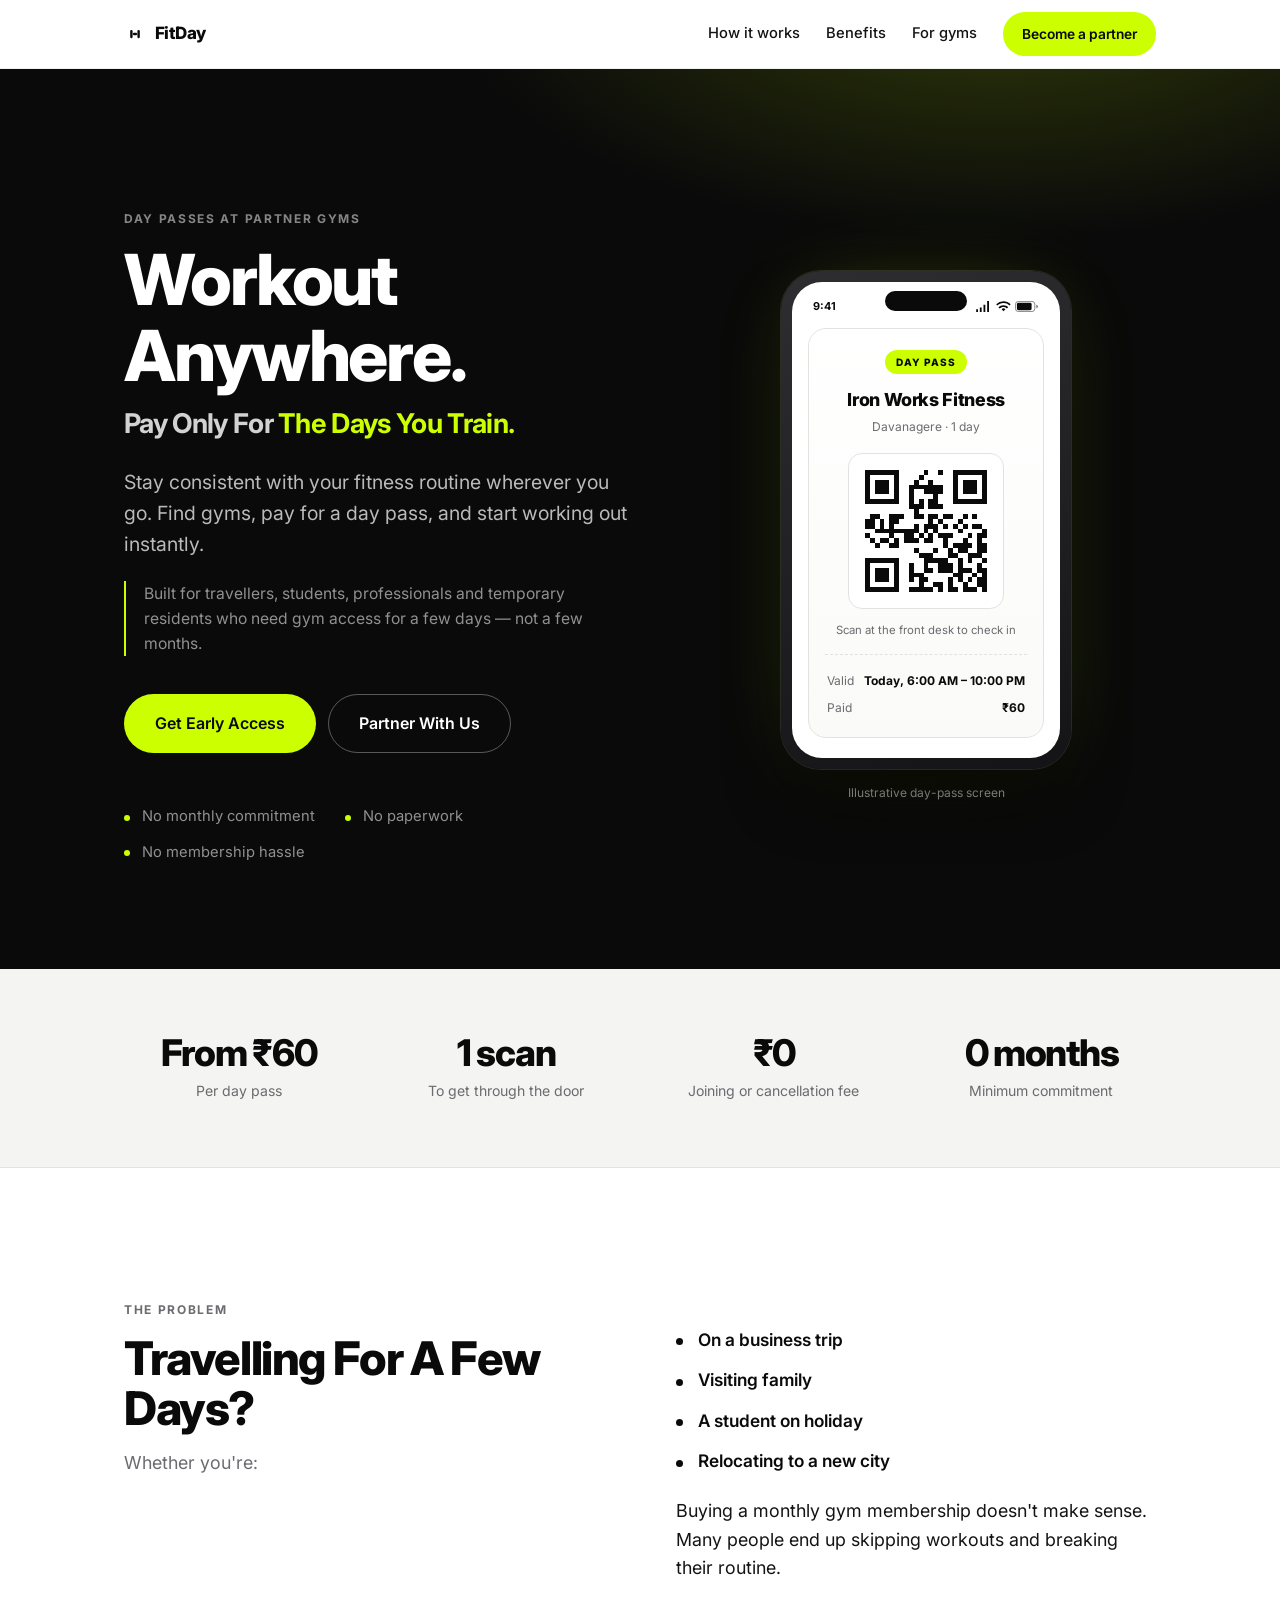
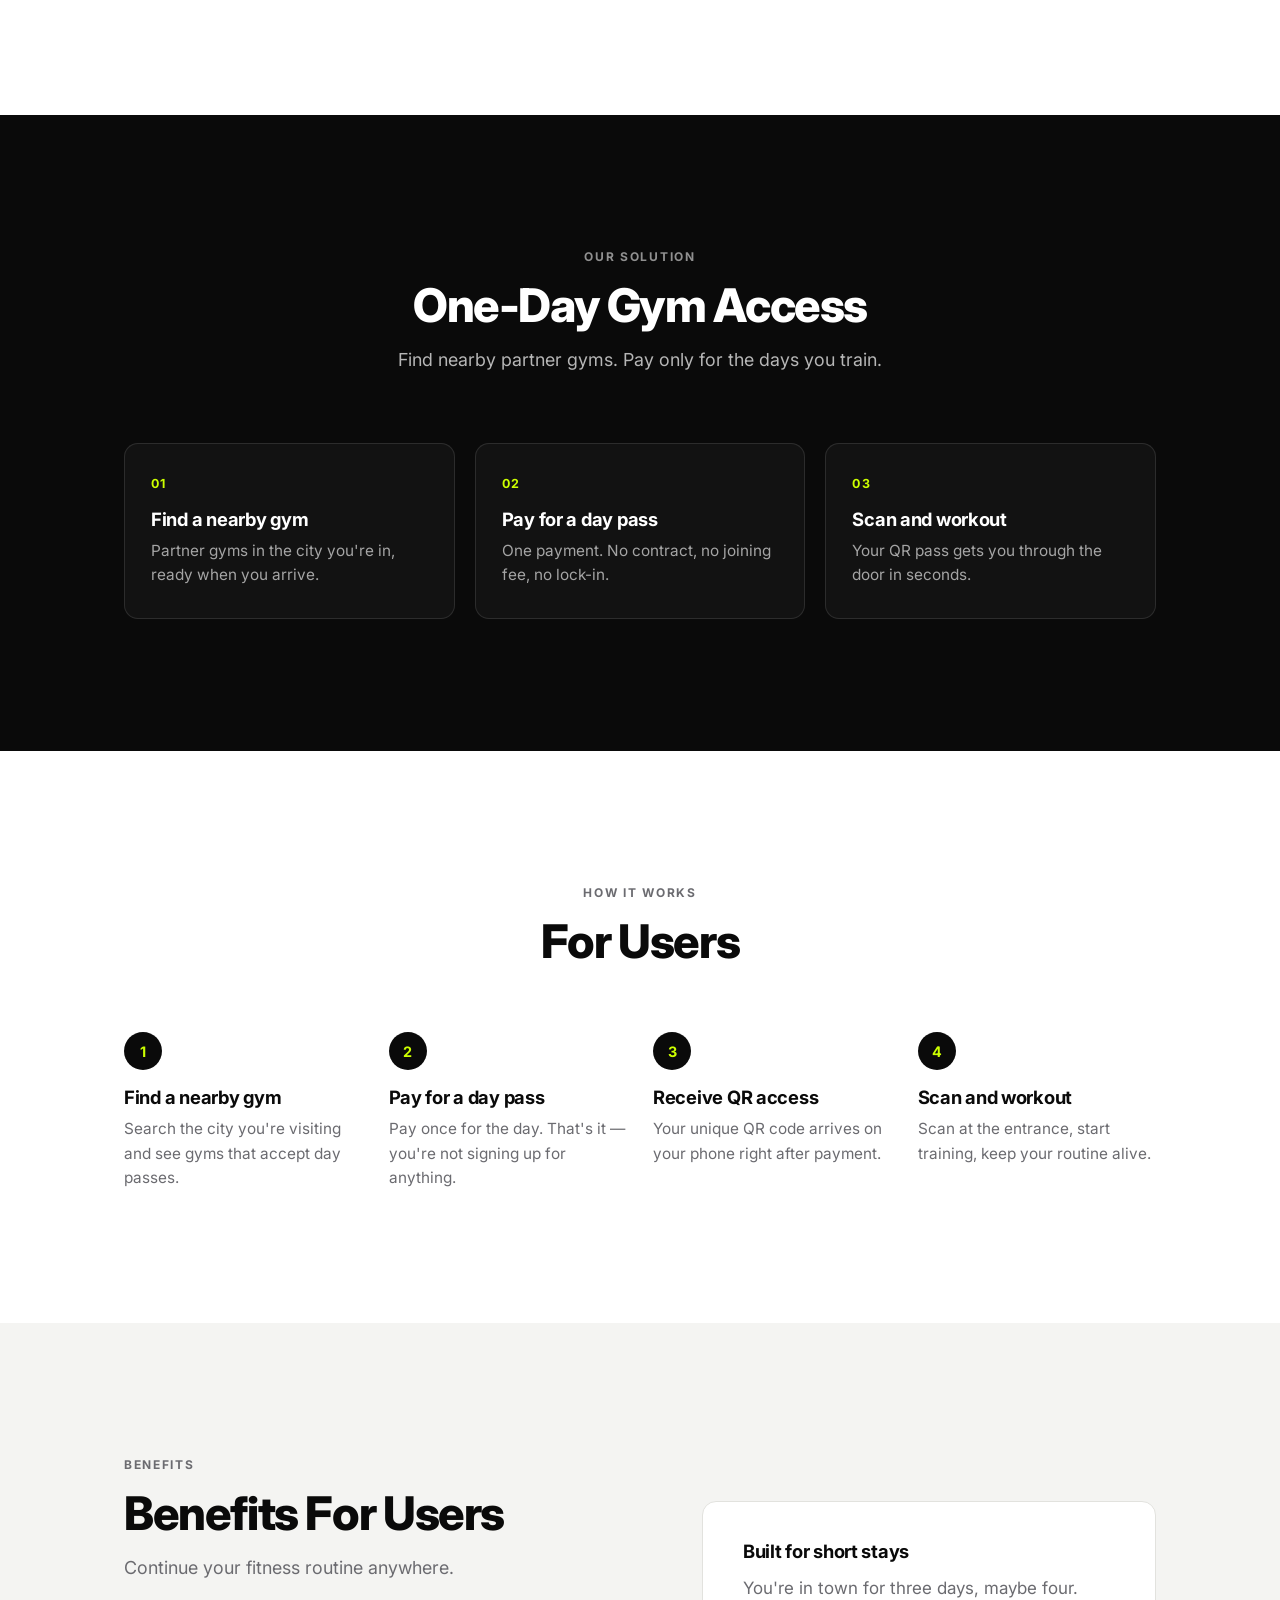
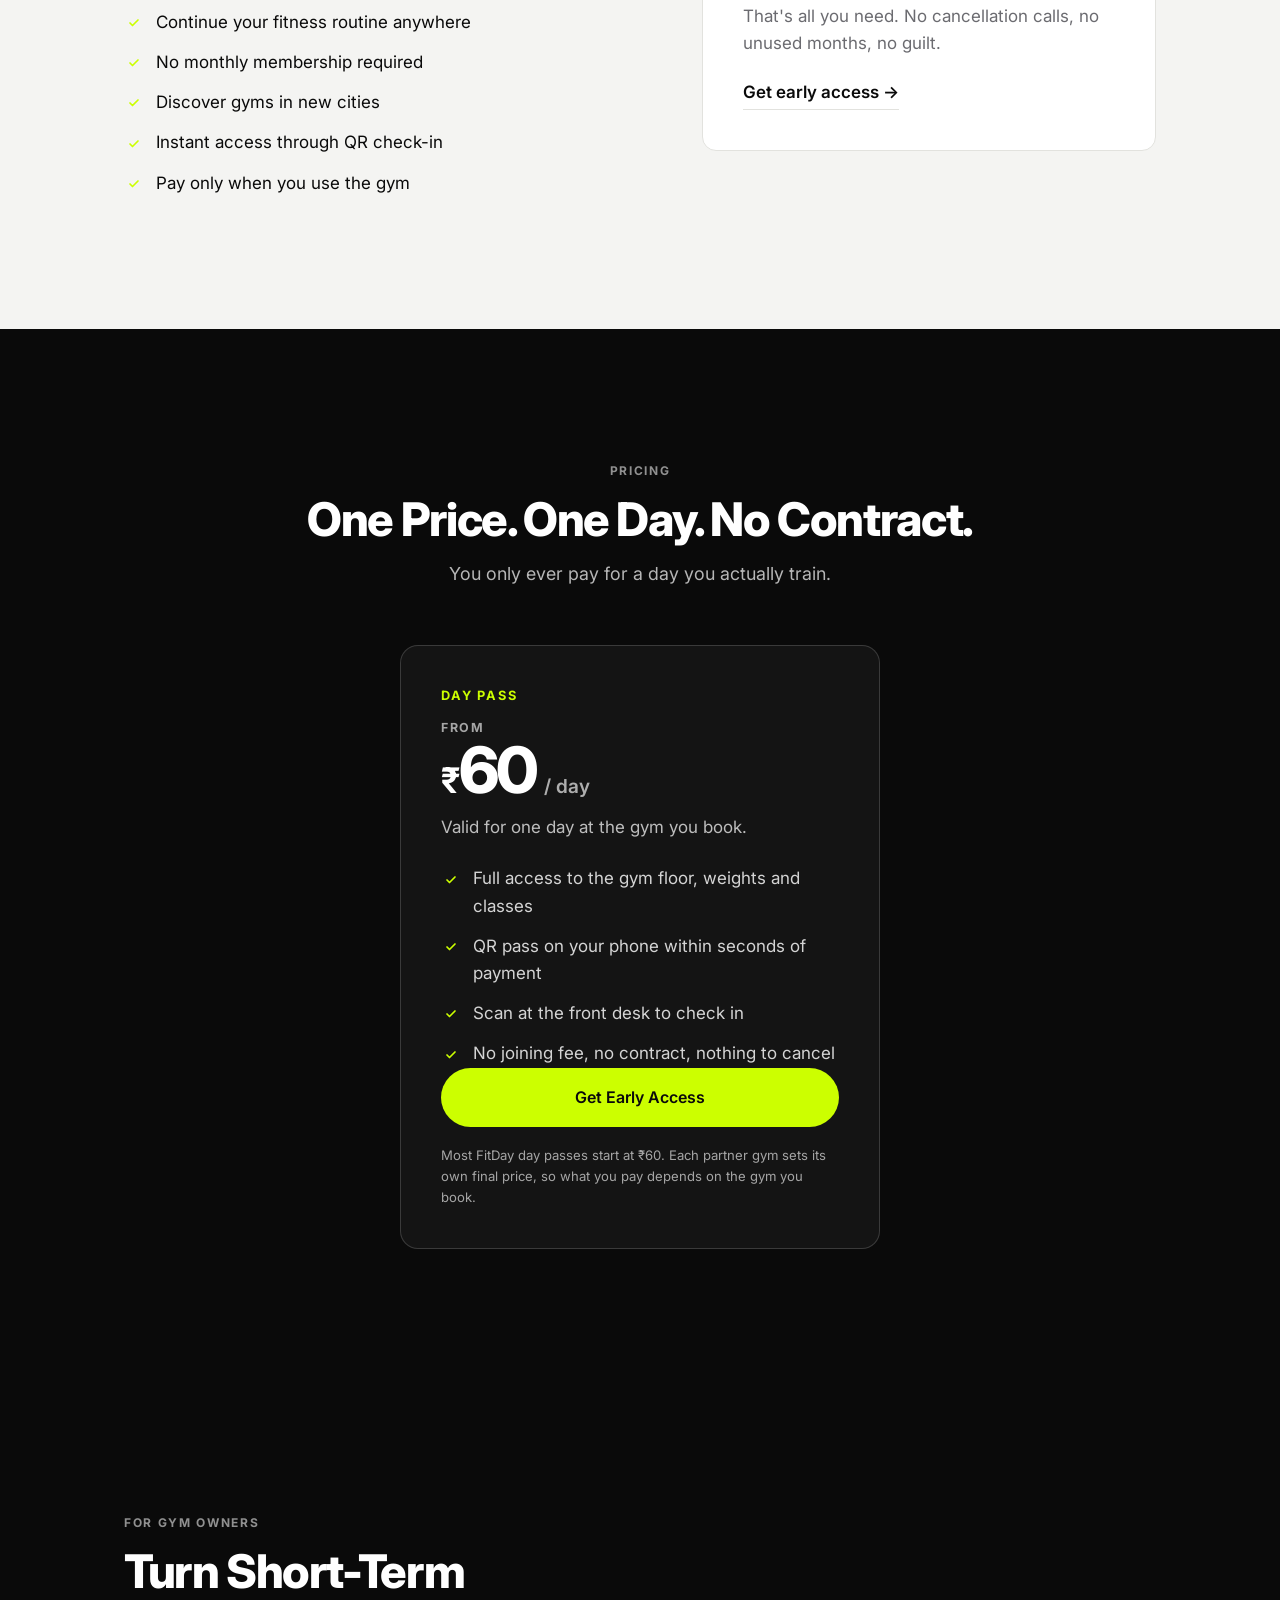
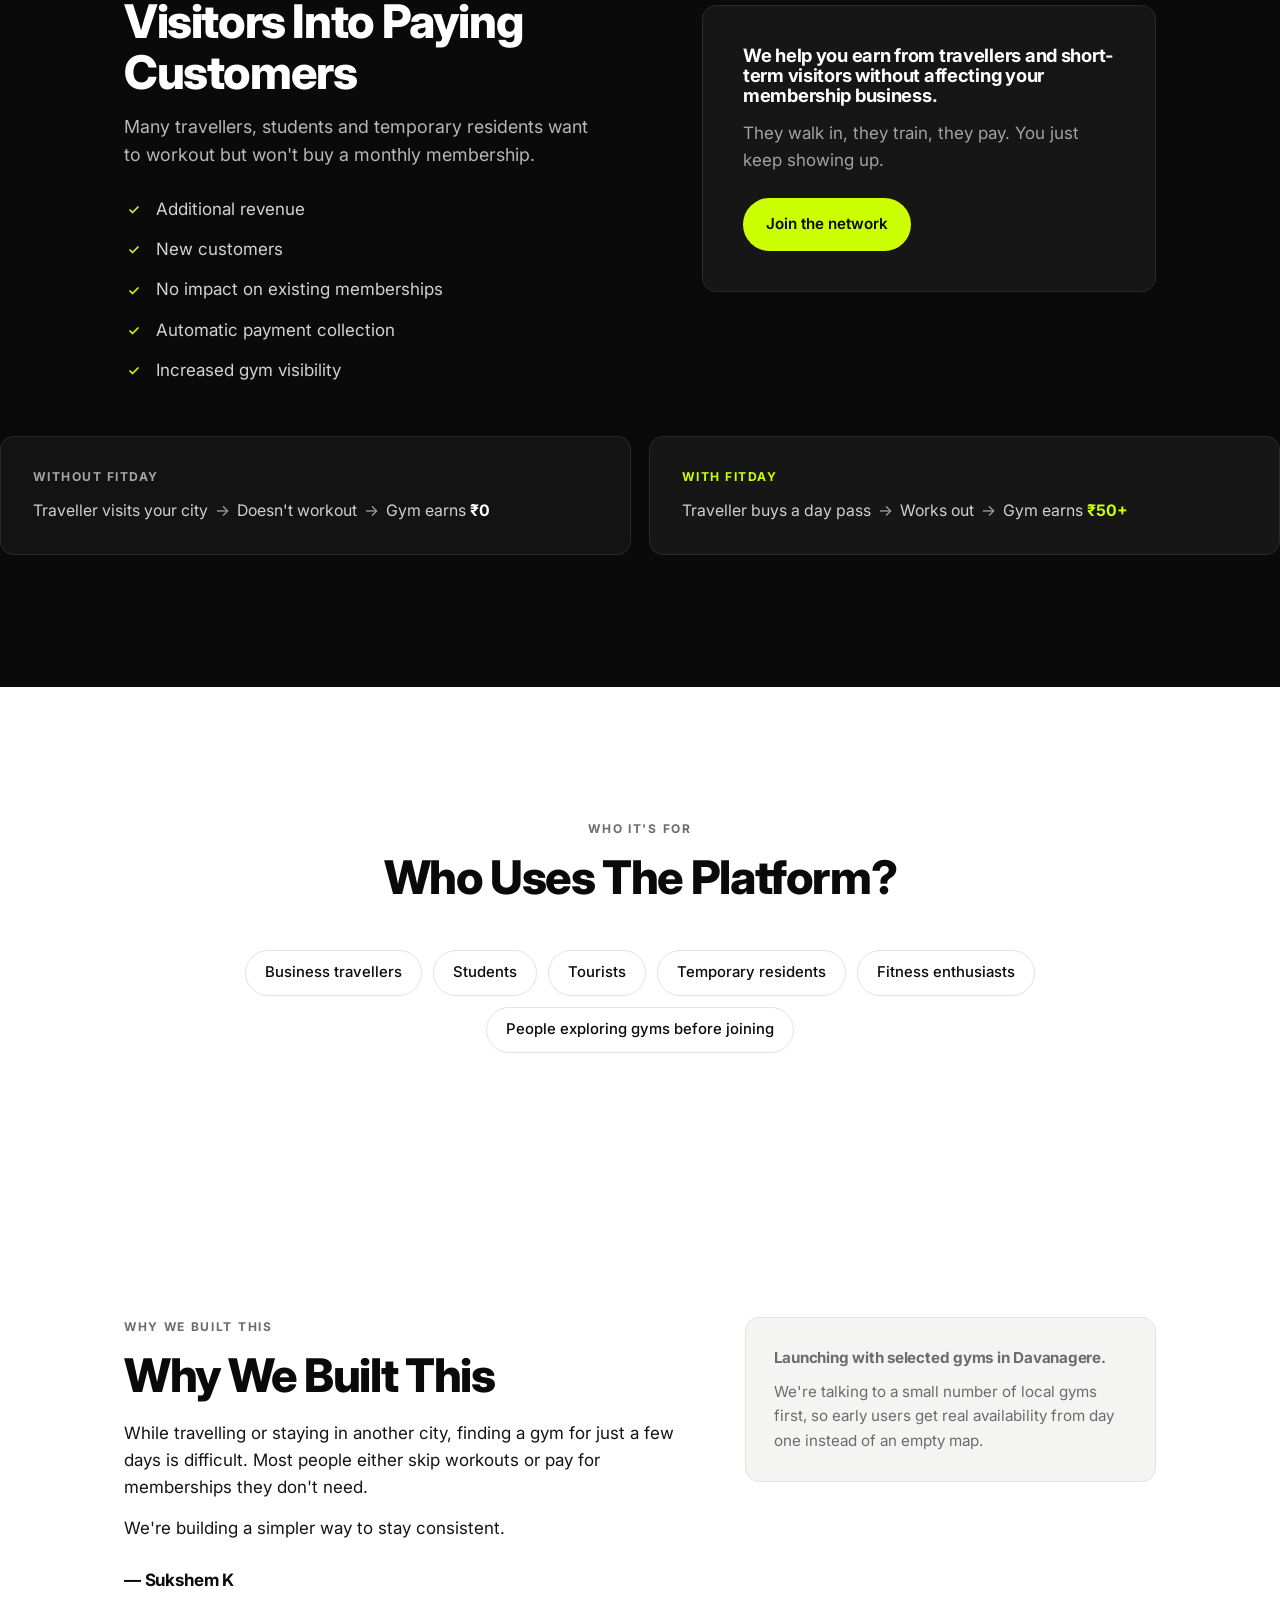
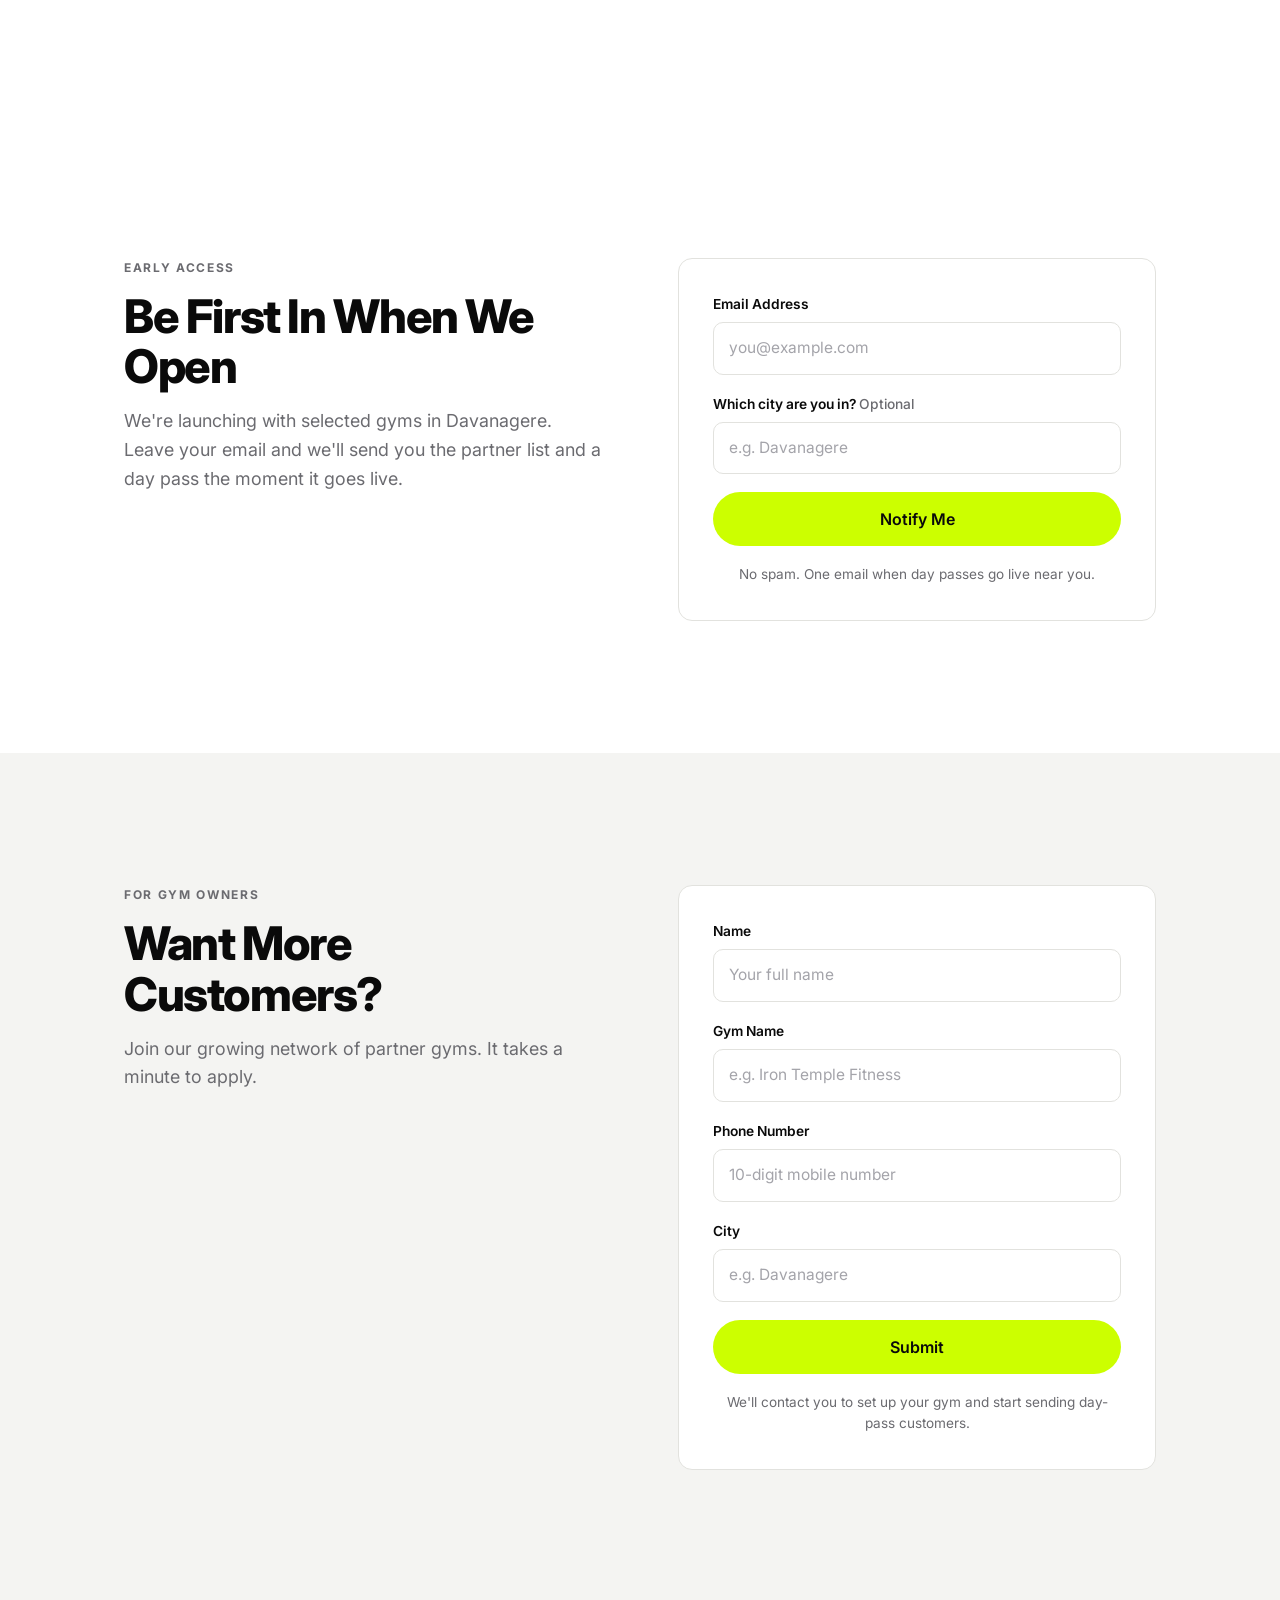
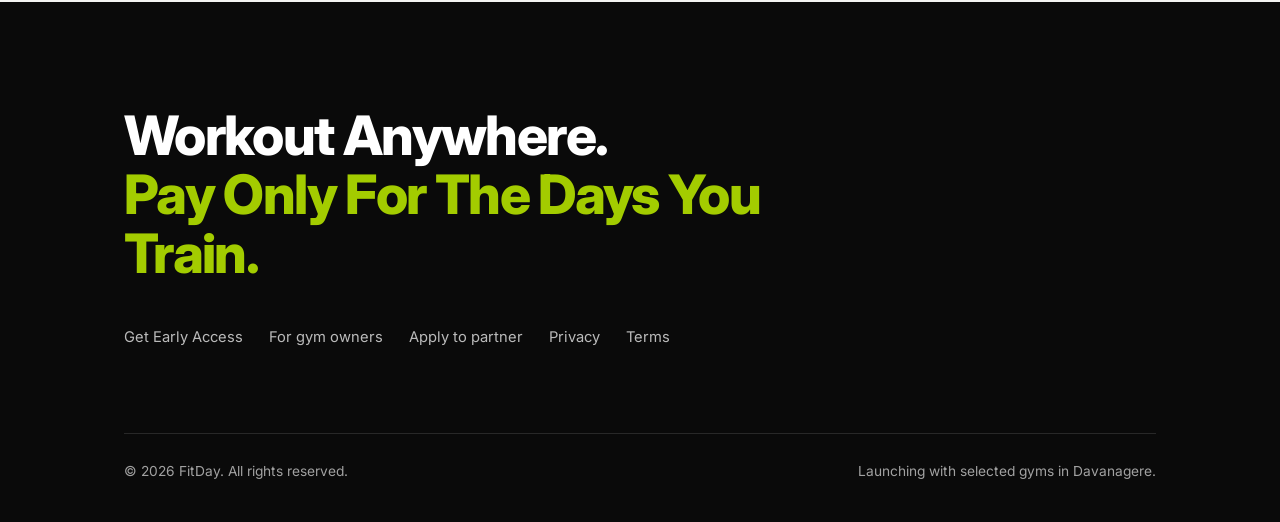
==== commit 6aaef9c4: "Show day passes from ₹60 and switch commission to a percentage - User-facing price is now "From ₹60"" ====
--- a/index.html
+++ b/index.html
@@ -151,7 +151,7 @@
               </div>
               <div class="pass-row">
                 <span>Paid</span>
-                <strong>&#8377;150</strong>
+                <strong>&#8377;60</strong>
               </div>
             </div>
           </div>
@@ -164,7 +164,7 @@
   <section class="stats-band" aria-label="FitDay at a glance">
     <div class="container stats">
       <div class="stat reveal">
-        <span class="stat-num">&#8377;150</span>
+        <span class="stat-num">From &#8377;60</span>
         <span class="stat-label">Per day pass</span>
       </div>
       <div class="stat reveal">
@@ -299,7 +299,8 @@
       <div class="price-wrap reveal">
         <div class="price-card">
           <p class="price-name">Day Pass</p>
-          <p class="price-amount"><span class="price-cur">&#8377;</span>150<span class="price-unit">/ day</span></p>
+          <p class="price-from">From</p>
+          <p class="price-amount"><span class="price-cur">&#8377;</span>60<span class="price-unit">/ day</span></p>
           <p class="price-sub">Valid for one day at the gym you book.</p>
           <ul class="ticks ticks-light price-ticks">
             <li>Full access to the gym floor, weights and classes</li>
@@ -309,7 +310,8 @@
           </ul>
           <a class="btn btn-primary btn-lg btn-block" href="#waitlist">Get Early Access</a>
           <p class="price-note">
-            Each partner gym sets its own final price. &#8377;150 is the standard FitDay day-pass price.
+            Most FitDay day passes start at &#8377;60. Each partner gym sets its own
+            final price, so what you pay depends on the gym you book.
           </p>
         </div>
       </div>
@@ -348,7 +350,7 @@
       </div>
       <div class="compare-col compare-col-accent">
         <span class="compare-tag">With FitDay</span>
-        <p class="compare-flow">Traveller buys a day pass <span class="arrow">&rarr;</span> Works out <span class="arrow">&rarr;</span> Gym earns <strong>&#8377;100&ndash;&#8377;200</strong></p>
+        <p class="compare-flow">Traveller buys a day pass <span class="arrow">&rarr;</span> Works out <span class="arrow">&rarr;</span> Gym earns <strong>&#8377;50+</strong></p>
       </div>
     </div>
   </section>
--- a/styles.css
+++ b/styles.css
@@ -868,11 +868,19 @@
   color: var(--accent);
 }
 
+.price-from {
+  margin-top: 12px;
+  font-size: 0.78rem;
+  font-weight: 700;
+  letter-spacing: 0.14em;
+  text-transform: uppercase;
+  color: rgba(255, 255, 255, 0.62);
+}
+
 .price-amount {
   display: flex;
   align-items: baseline;
   gap: 2px;
-  margin-top: 14px;
   font-size: clamp(3rem, 8vw, 4rem);
   font-weight: 800;
   letter-spacing: -0.045em;
@@ -1069,6 +1077,12 @@
 }
 
 .amounts li:first-child { border-top: 0; padding-top: 0; }
+
+.amounts li em {
+  font-style: normal;
+  font-weight: 600;
+  color: var(--accent-ink);
+}
 
 .amounts strong {
   font-weight: 700;
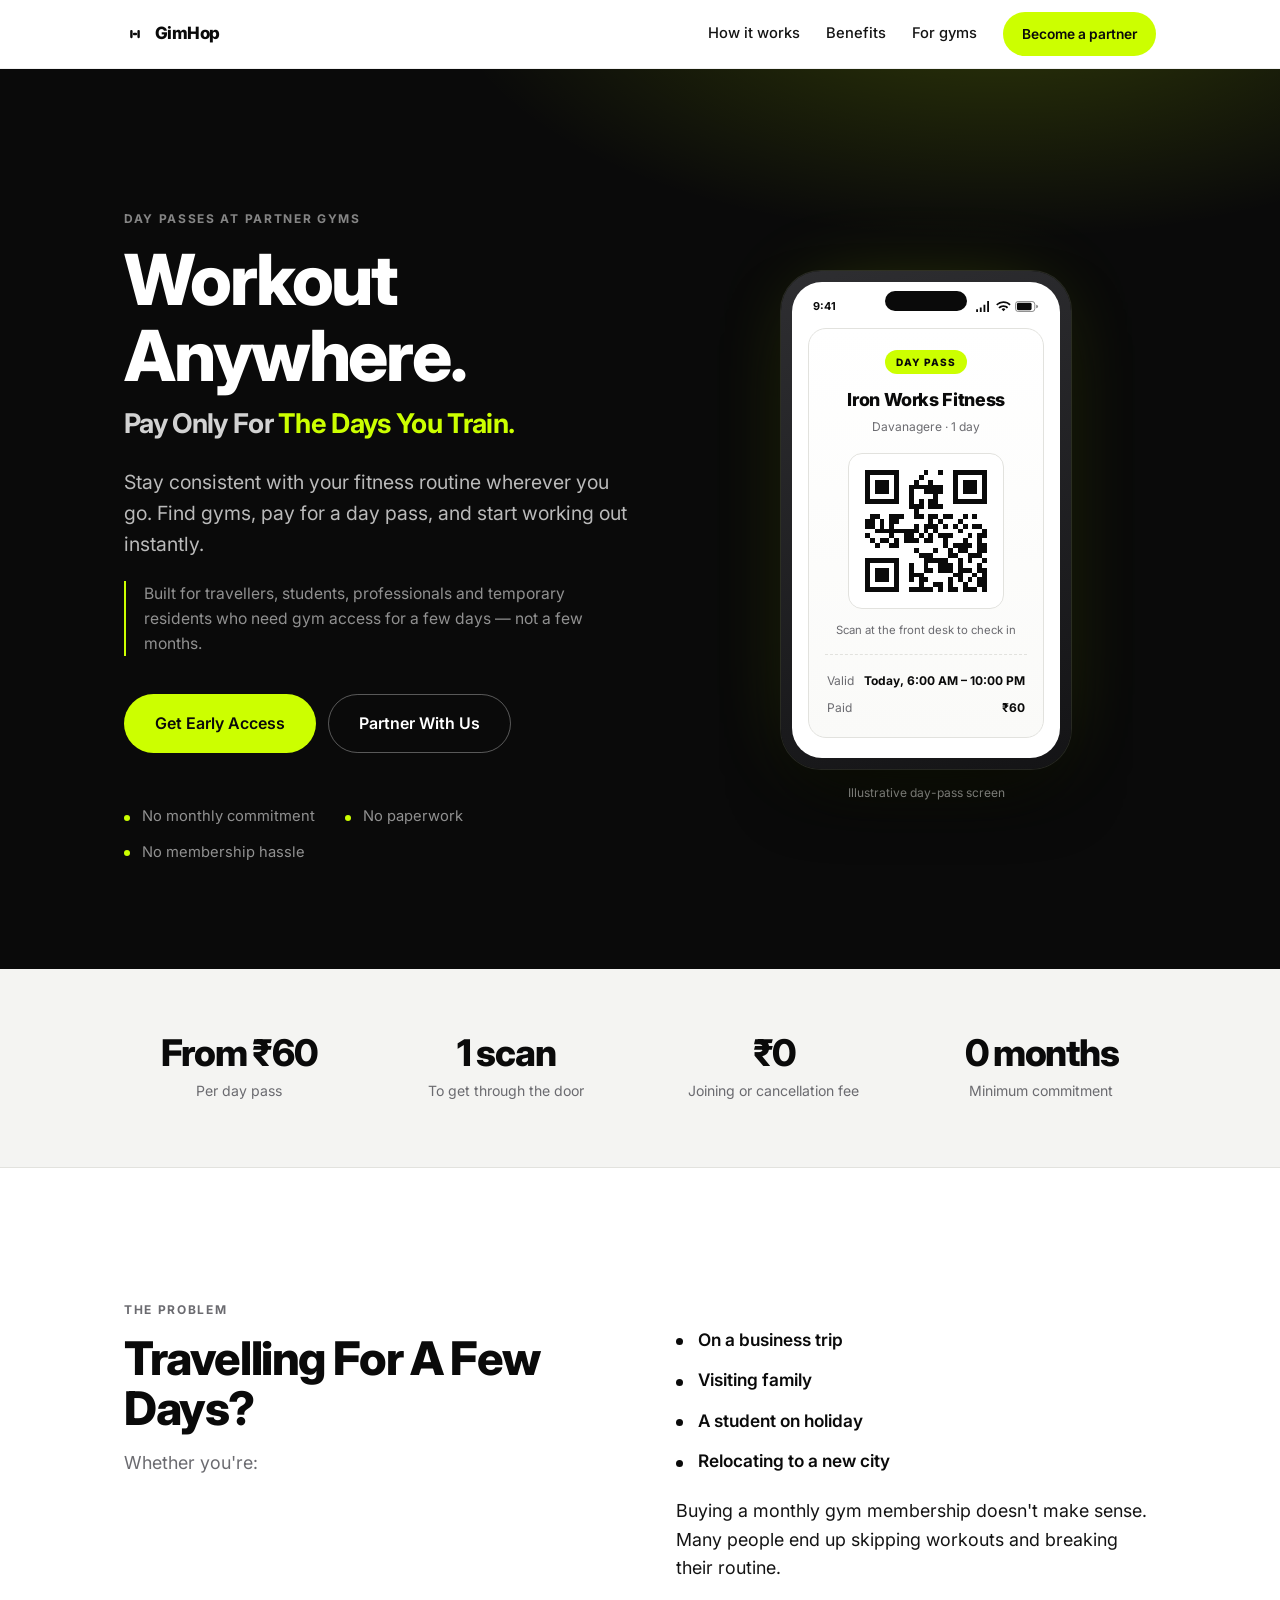
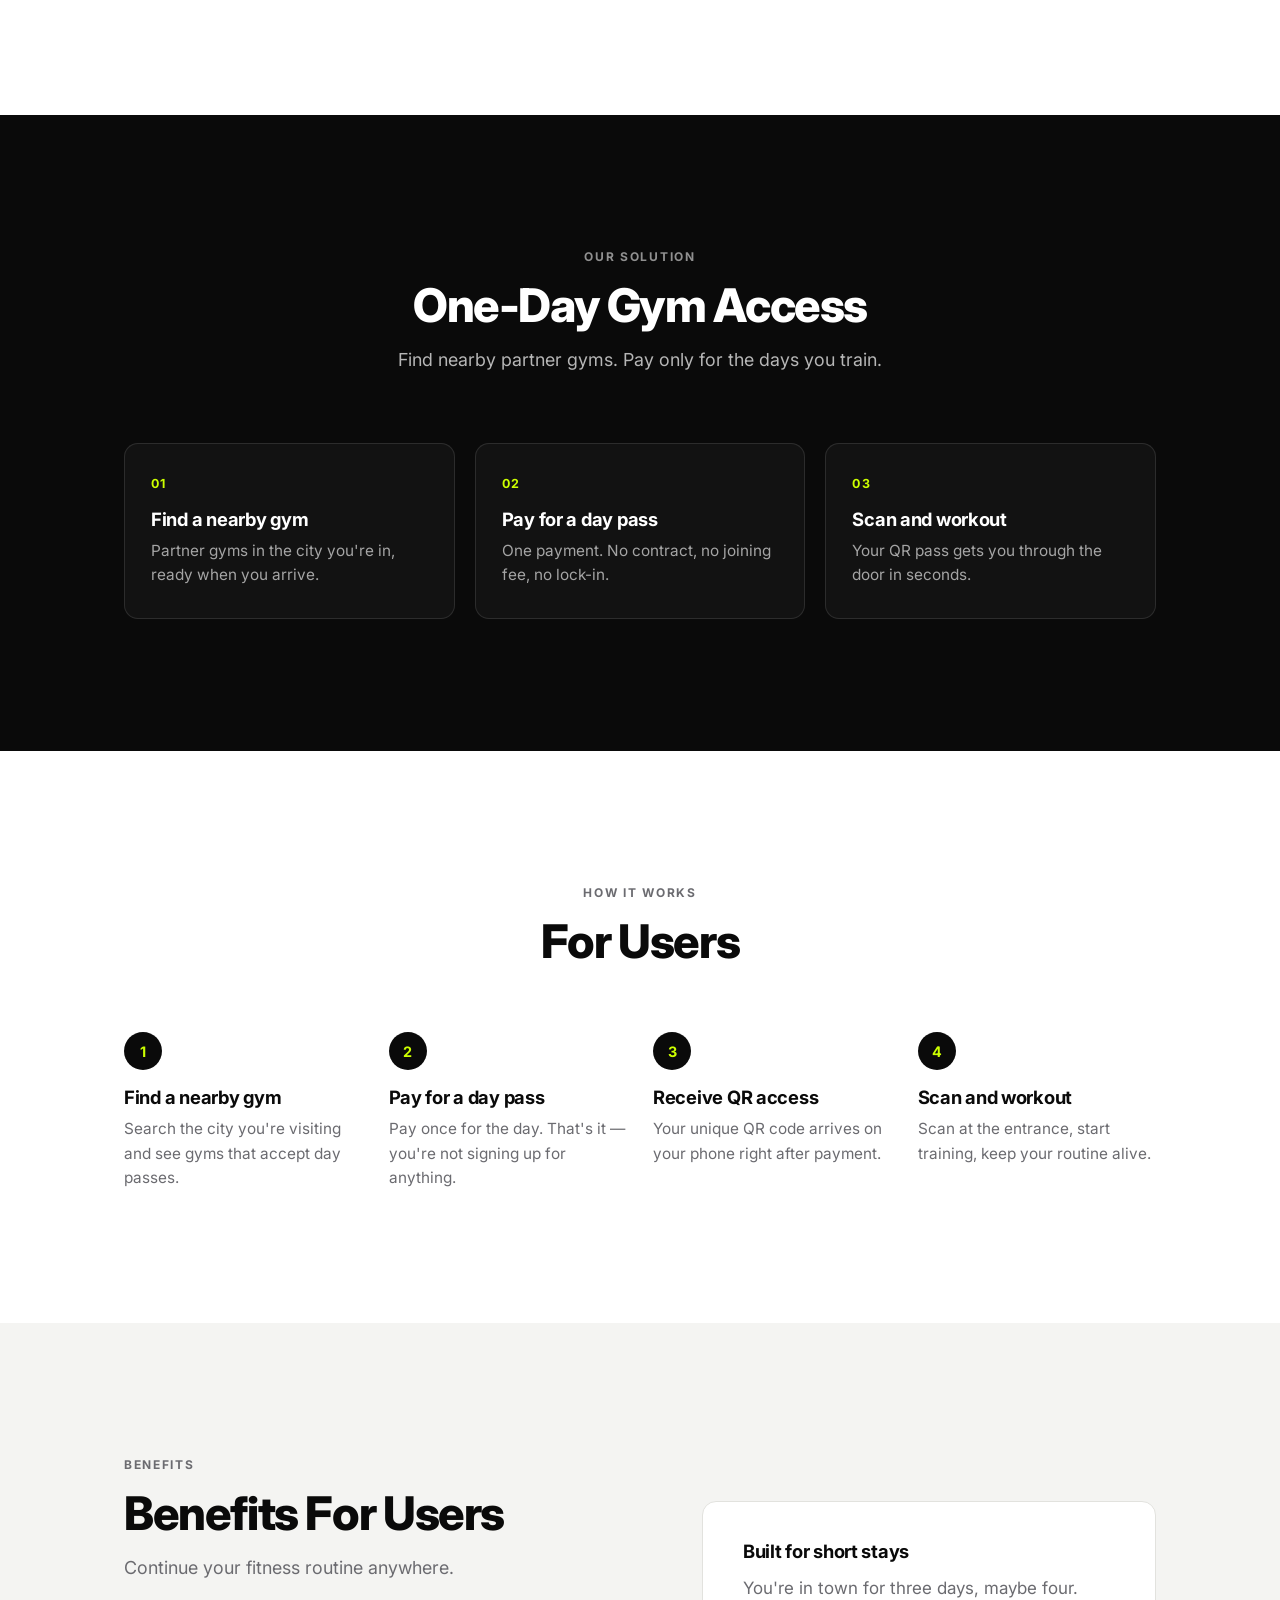
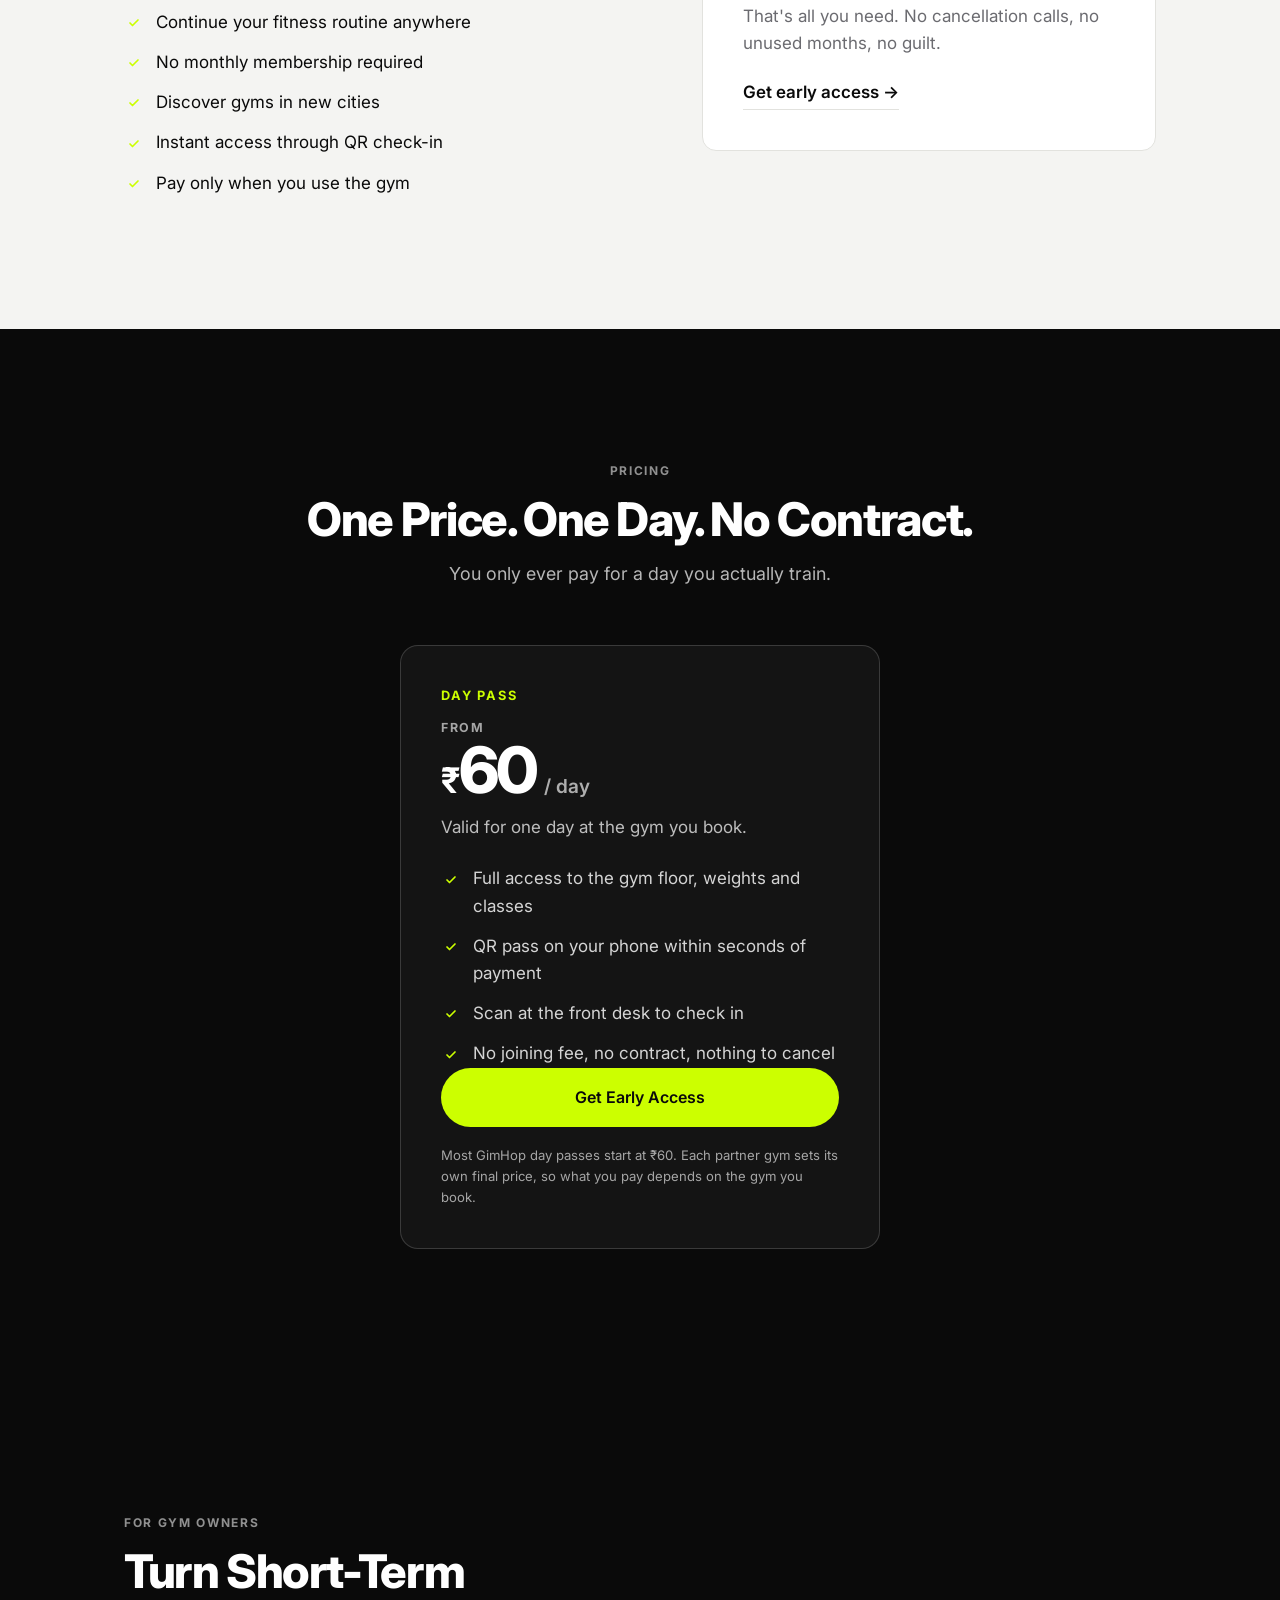
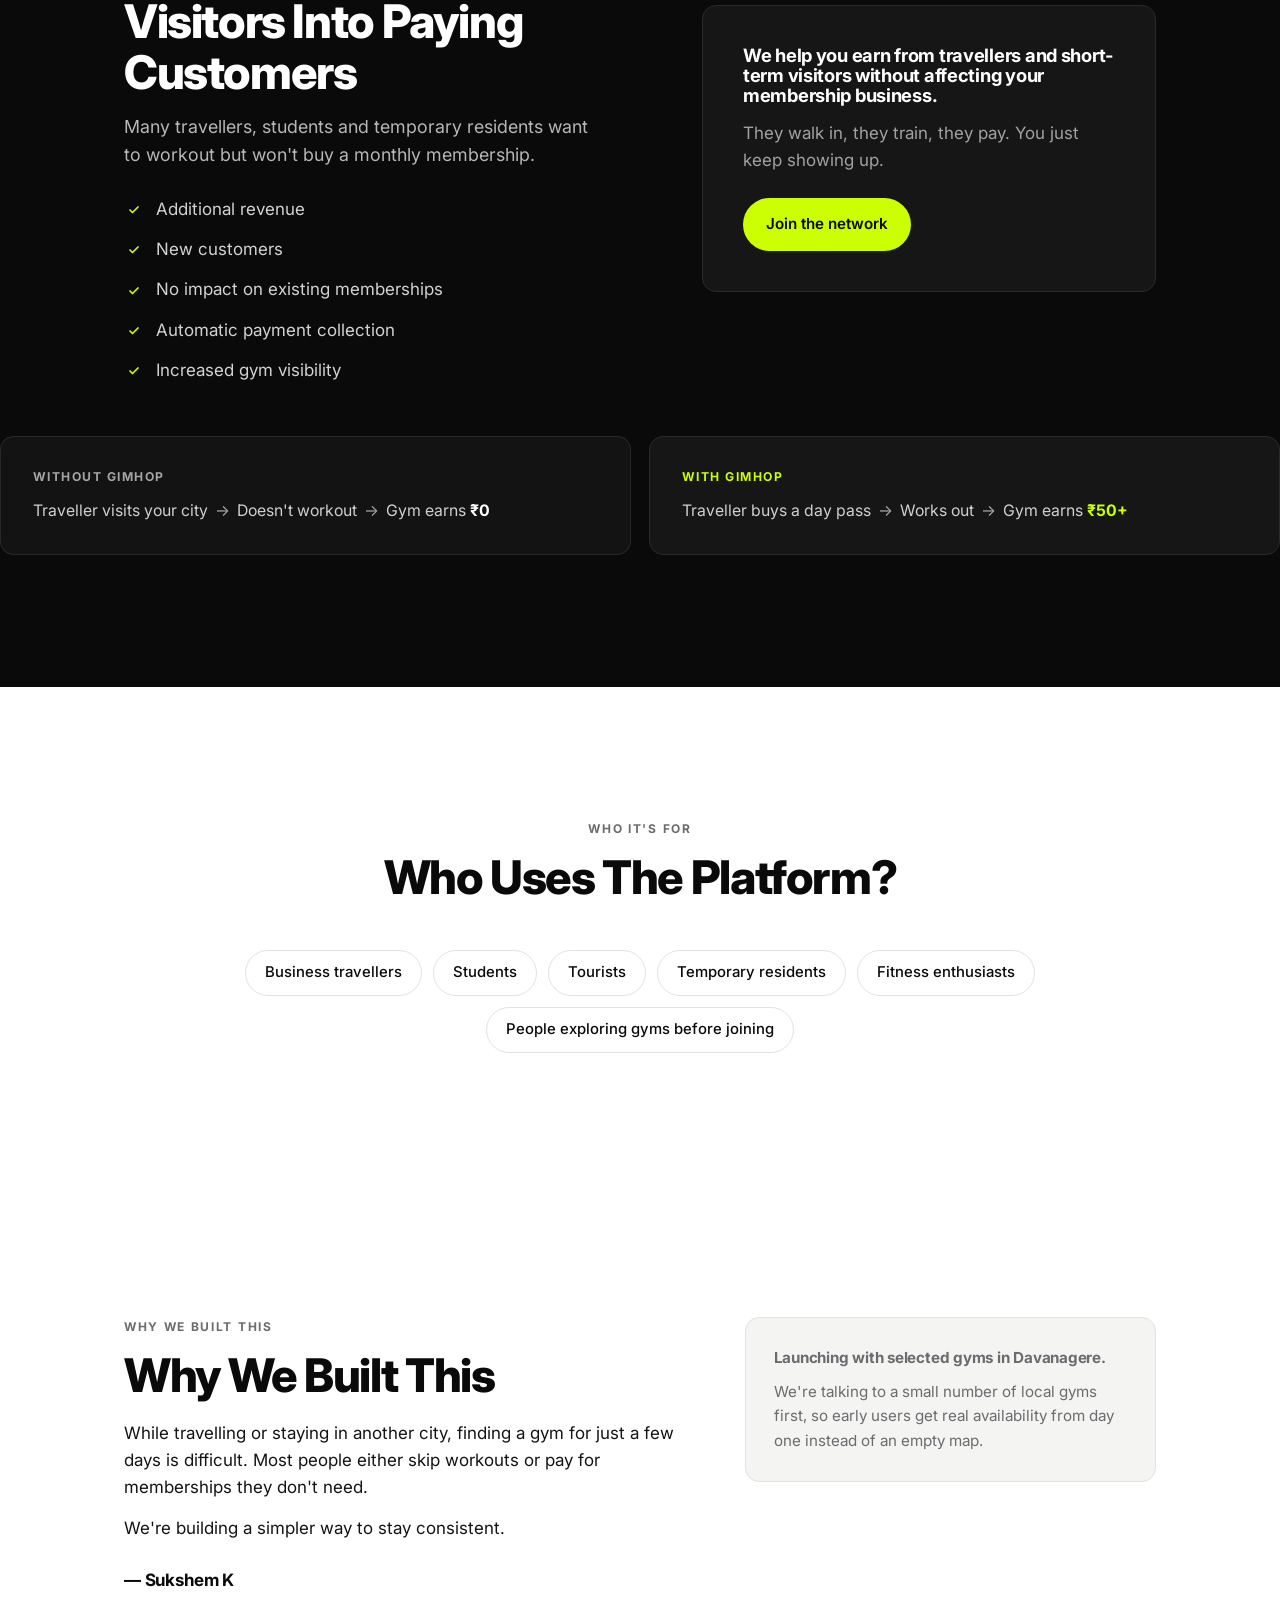
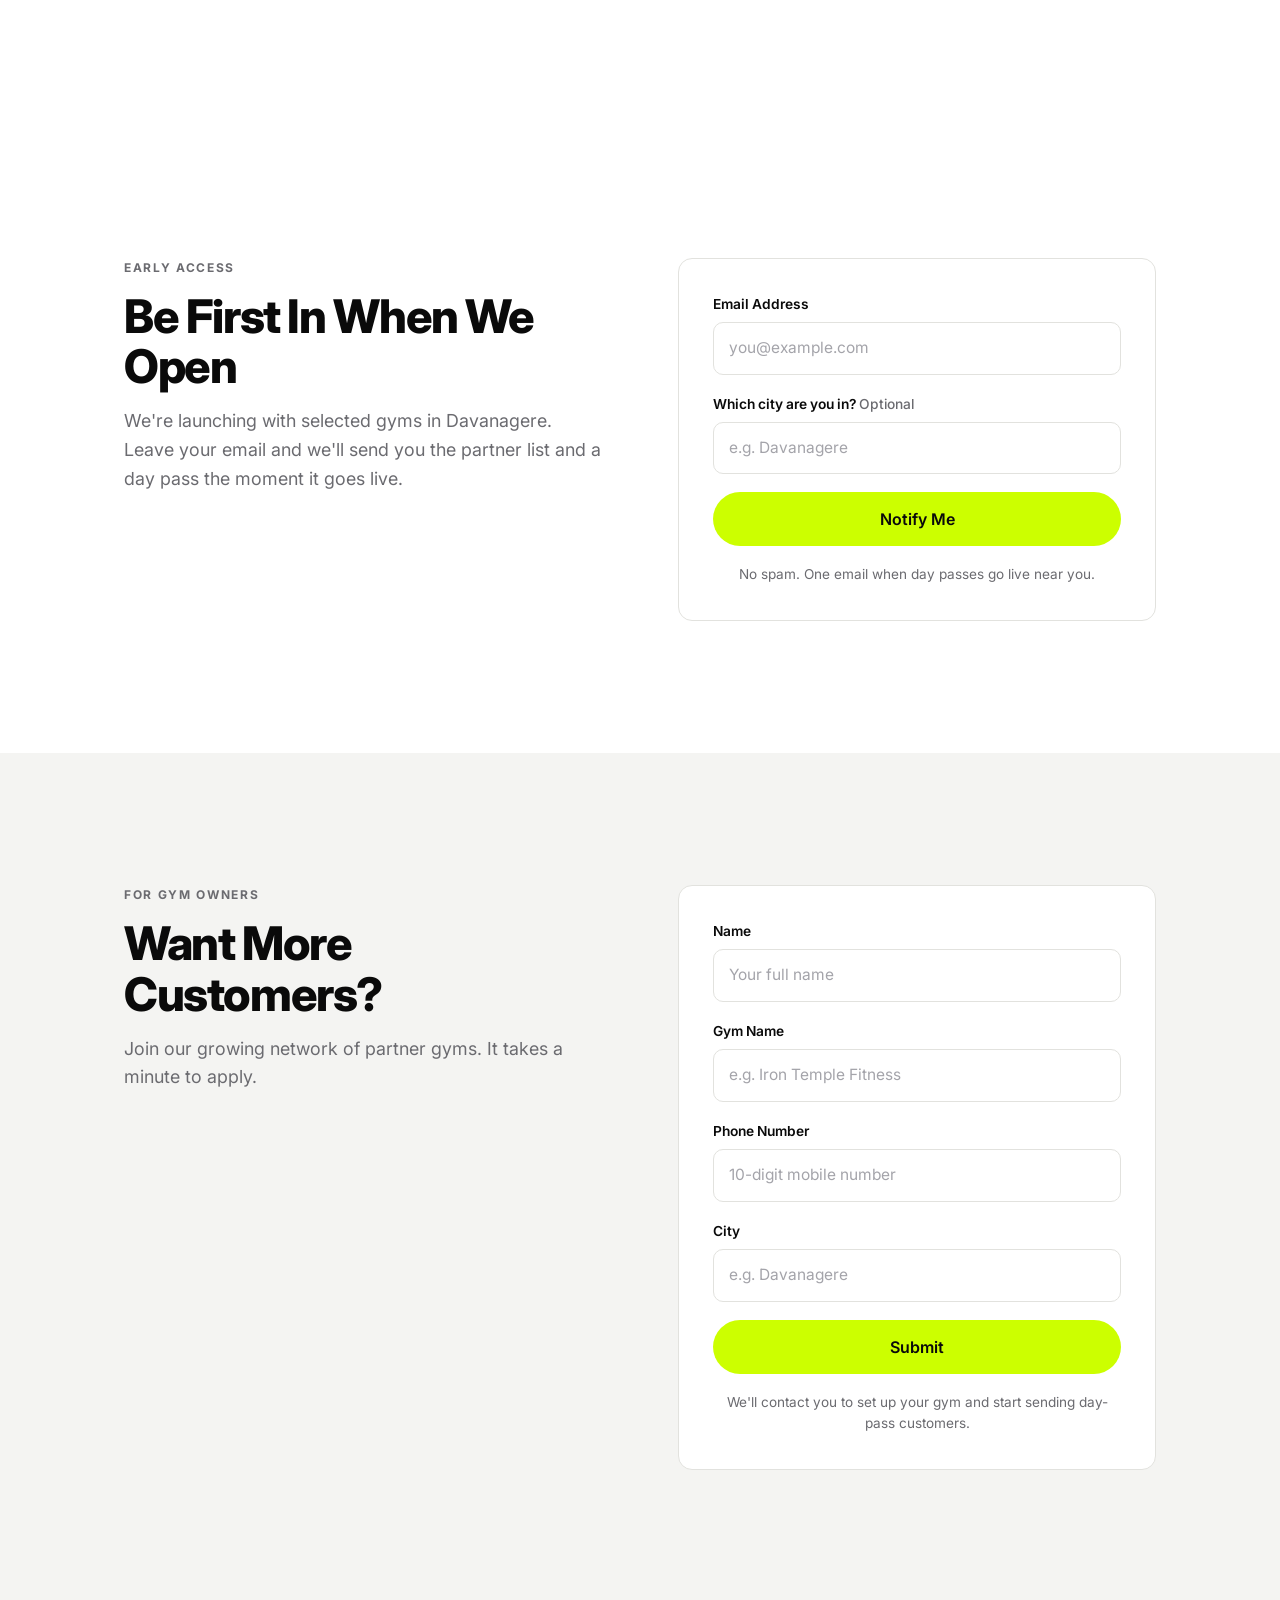
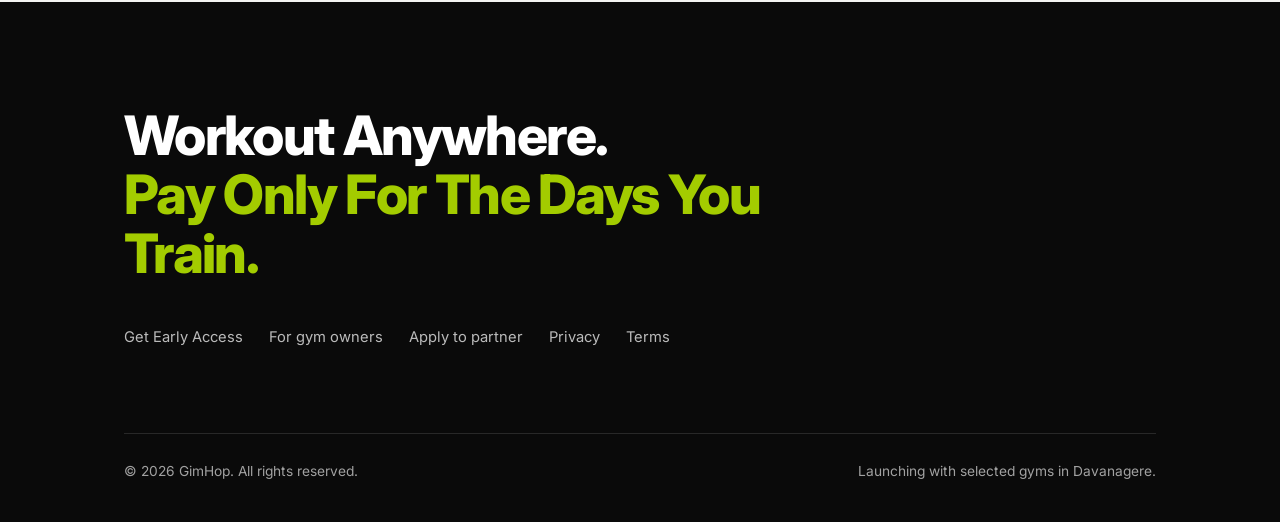
==== commit 219d9417: "Update branding to GimHop with new logo" ====
--- a/index.html
+++ b/index.html
@@ -3,27 +3,27 @@
 <head>
 <meta charset="UTF-8">
 <meta name="viewport" content="width=device-width, initial-scale=1">
-<title>FitDay — Workout Anywhere. Pay Only For The Days You Train.</title>
+<title>GimHop — Workout Anywhere. Pay Only For The Days You Train.</title>
 <meta name="description" content="Find gyms near you, pay for a day pass and start working out instantly. No monthly membership, no paperwork.">
-<link rel="canonical" href="https://brandsipdvg-glitch.github.io/fitday/">
+<link rel="canonical" href="https://brandsipdvg-glitch.github.io/gimhop/">
 
 <meta property="og:type" content="website">
-<meta property="og:site_name" content="FitDay">
-<meta property="og:url" content="https://brandsipdvg-glitch.github.io/fitday/">
-<meta property="og:title" content="FitDay — Workout Anywhere. Pay Only For The Days You Train.">
+<meta property="og:site_name" content="GimHop">
+<meta property="og:url" content="https://brandsipdvg-glitch.github.io/gimhop/">
+<meta property="og:title" content="GimHop — Workout Anywhere. Pay Only For The Days You Train.">
 <meta property="og:description" content="Gym day passes for travellers, students and temporary residents. Pay for the day you train, scan a QR code and get straight in.">
-<meta property="og:image" content="https://brandsipdvg-glitch.github.io/fitday/og-image.png">
+<meta property="og:image" content="https://brandsipdvg-glitch.github.io/gimhop/gimhop.png">
 <meta property="og:image:width" content="1200">
 <meta property="og:image:height" content="630">
 <meta property="og:locale" content="en_IN">
 <meta name="twitter:card" content="summary_large_image">
-<meta name="twitter:title" content="FitDay — Workout Anywhere. Pay Only For The Days You Train.">
+<meta name="twitter:title" content="GimHop — Workout Anywhere. Pay Only For The Days You Train.">
 <meta name="twitter:description" content="Gym day passes for travellers, students and temporary residents. Pay for the day you train and get straight in.">
-<meta name="twitter:image" content="https://brandsipdvg-glitch.github.io/fitday/og-image.png">
+<meta name="twitter:image" content="https://brandsipdvg-glitch.github.io/gimhop/gimhop.png">
 <meta name="theme-color" content="#0a0a0a">
 
-<link rel="icon" href="data:image/svg+xml,<svg xmlns='http://www.w3.org/2000/svg' viewBox='0 0 32 32'><rect width='32' height='32' rx='8' fill='%230A0A0A'/><rect x='9' y='10' width='3.5' height='12' rx='1.5' fill='%23CCFF00'/><rect x='19.5' y='10' width='3.5' height='12' rx='1.5' fill='%23CCFF00'/><rect x='13' y='14.2' width='6' height='3.6' rx='1.5' fill='%23CCFF00'/></svg>">
-<link rel="apple-touch-icon" href="https://brandsipdvg-glitch.github.io/fitday/og-image.png">
+<link rel="icon" href="gimhop.png" type="image/png">
+<link rel="apple-touch-icon" href="https://brandsipdvg-glitch.github.io/gimhop/gimhop.png">
 <link rel="preconnect" href="https://fonts.googleapis.com">
 <link rel="preconnect" href="https://fonts.gstatic.com" crossorigin>
 <link rel="stylesheet" href="https://fonts.googleapis.com/css2?family=Inter:wght@400;500;600;700;800&display=swap" rel="stylesheet">
@@ -36,26 +36,26 @@
   "@graph": [
     {
       "@type": "Organization",
-      "@id": "https://brandsipdvg-glitch.github.io/fitday/#org",
-      "name": "FitDay",
-      "url": "https://brandsipdvg-glitch.github.io/fitday/",
-      "logo": "https://brandsipdvg-glitch.github.io/fitday/og-image.png",
+      "@id": "https://brandsipdvg-glitch.github.io/gimhop/#org",
+      "name": "GimHop",
+      "url": "https://brandsipdvg-glitch.github.io/gimhop/",
+      "logo": "https://brandsipdvg-glitch.github.io/gimhop/gimhop.png",
       "description": "Gym day passes for travellers, students and temporary residents.",
       "areaServed": { "@type": "City", "name": "Davanagere" },
       "founder": { "@type": "Person", "name": "Sukshem K" }
     },
     {
       "@type": "WebSite",
-      "@id": "https://brandsipdvg-glitch.github.io/fitday/#website",
-      "url": "https://brandsipdvg-glitch.github.io/fitday/",
-      "name": "FitDay",
-      "publisher": { "@id": "https://brandsipdvg-glitch.github.io/fitday/#org" },
+      "@id": "https://brandsipdvg-glitch.github.io/gimhop/#website",
+      "url": "https://brandsipdvg-glitch.github.io/gimhop/",
+      "name": "GimHop",
+      "publisher": { "@id": "https://brandsipdvg-glitch.github.io/gimhop/#org" },
       "inLanguage": "en-IN"
     },
     {
       "@type": "Service",
       "name": "Gym Day Pass",
-      "provider": { "@id": "https://brandsipdvg-glitch.github.io/fitday/#org" },
+      "provider": { "@id": "https://brandsipdvg-glitch.github.io/gimhop/#org" },
       "serviceType": "Single-day gym access",
       "areaServed": { "@type": "City", "name": "Davanagere" },
       "audience": {
@@ -77,7 +77,7 @@
       <span class="logo-mark" aria-hidden="true">
         <svg viewBox="0 0 32 32" width="22" height="22"><rect x="9" y="10" width="3.5" height="12" rx="1.5" fill="currentColor"/><rect x="19.5" y="10" width="3.5" height="12" rx="1.5" fill="currentColor"/><rect x="13" y="14.2" width="6" height="3.6" rx="1.5" fill="currentColor"/></svg>
       </span>
-      <span class="logo-text">FitDay</span>
+      <span class="logo-text">GimHop</span>
     </a>
 
     <nav class="nav" id="nav" aria-label="Main">
@@ -161,7 +161,7 @@
     </div>
   </section>
 
-  <section class="stats-band" aria-label="FitDay at a glance">
+  <section class="stats-band" aria-label="GimHop at a glance">
     <div class="container stats">
       <div class="stat reveal">
         <span class="stat-num">From &#8377;60</span>
@@ -310,7 +310,7 @@
           </ul>
           <a class="btn btn-primary btn-lg btn-block" href="#waitlist">Get Early Access</a>
           <p class="price-note">
-            Most FitDay day passes start at &#8377;60. Each partner gym sets its own
+            Most GimHop day passes start at &#8377;60. Each partner gym sets its own
             final price, so what you pay depends on the gym you book.
           </p>
         </div>
@@ -345,11 +345,11 @@
 
     <div class="compare reveal">
       <div class="compare-col">
-        <span class="compare-tag">Without FitDay</span>
+        <span class="compare-tag">Without GimHop</span>
         <p class="compare-flow">Traveller visits your city <span class="arrow">&rarr;</span> Doesn't workout <span class="arrow">&rarr;</span> Gym earns <strong>&#8377;0</strong></p>
       </div>
       <div class="compare-col compare-col-accent">
-        <span class="compare-tag">With FitDay</span>
+        <span class="compare-tag">With GimHop</span>
         <p class="compare-flow">Traveller buys a day pass <span class="arrow">&rarr;</span> Works out <span class="arrow">&rarr;</span> Gym earns <strong>&#8377;50+</strong></p>
       </div>
     </div>
@@ -504,7 +504,7 @@
     </nav>
 
     <div class="footer-bottom">
-      <p>&copy; <span id="year">2026</span> FitDay. All rights reserved.</p>
+      <p>&copy; <span id="year">2026</span> GimHop. All rights reserved.</p>
       <p>Launching with selected gyms in Davanagere.</p>
     </div>
   </div>
